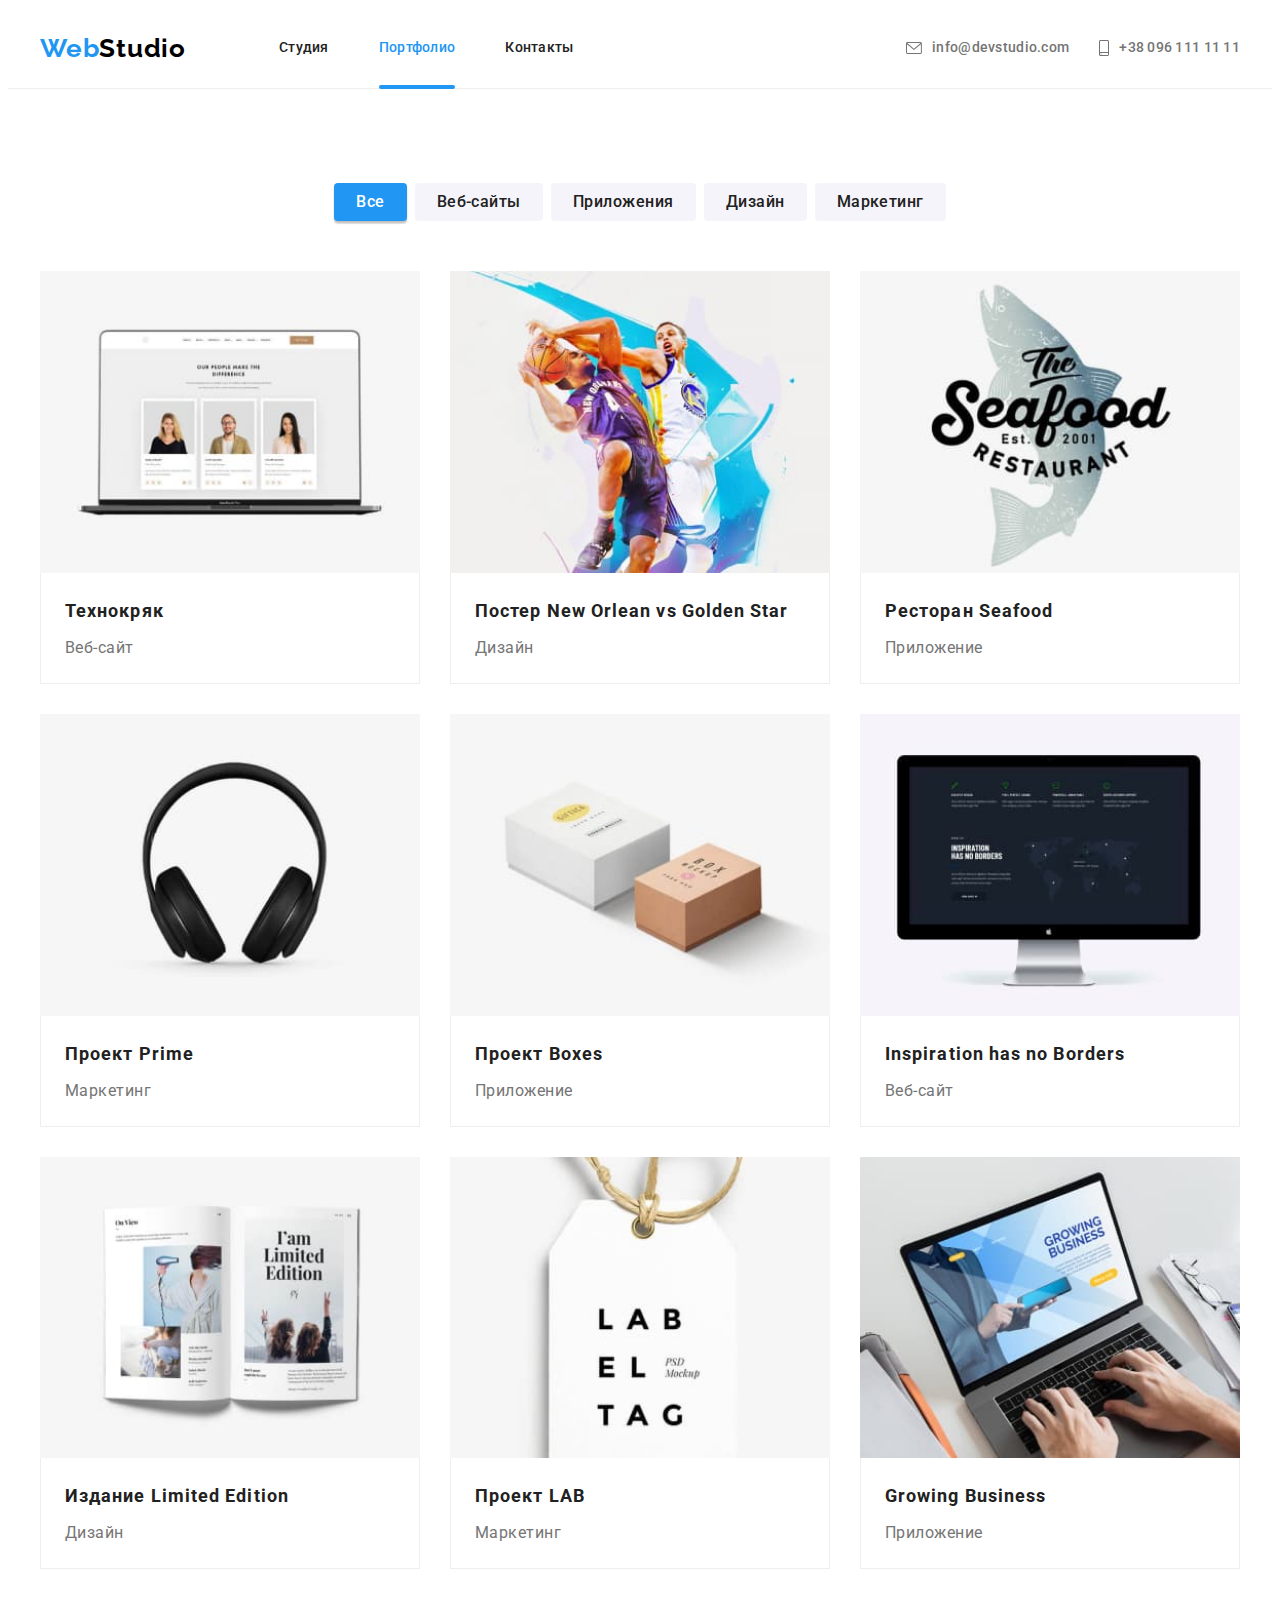
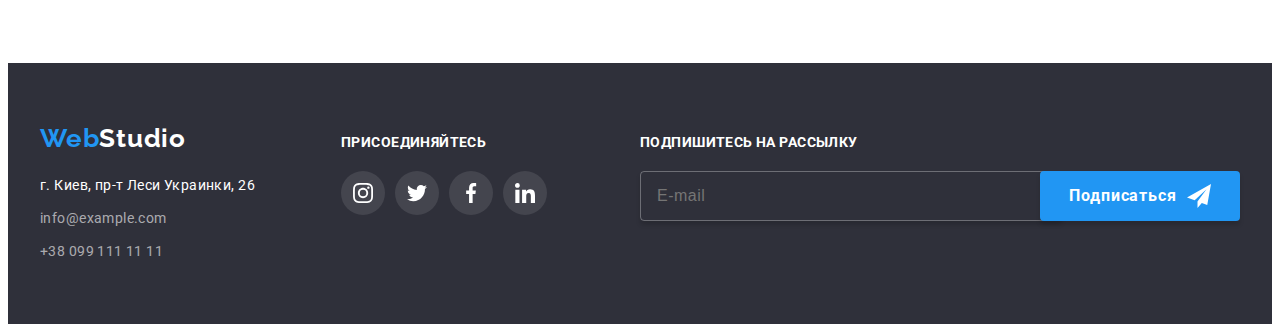
==== portfolio.html @ 13fcae93 "Homework No.7" ====
<!DOCTYPE html>
<html lang="ru">
  <head>
    <meta charset="UTF-8" />
    <meta name="viewport" content="width=device-width, initial-scale=1.0" />
    <title>Студия</title>
    <link
      rel="stylesheet"
      href="https://cdnjs.cloudflare.com/ajax/libs/modern-normalize/1.0.0/modern-normalize.min.css"
      integrity="sha512-ISS7cAi1PEhQ8jnbJpJZMd29NlhNj4AWYyLOSp2CE/CsHxTCu+r+t0D2yoJudVrd0/8fTVPUVDzY5Tvli75u/g=="
      crossorigin="anonymous"
    />
    <link rel="preconnect" href="https://fonts.gstatic.com" />
    <link
      href="https://fonts.googleapis.com/css2?family=Raleway:wght@700&family=Roboto:wght@400;500;700;900&display=swap"
      rel="stylesheet"
    />
    <link rel="stylesheet" href="./css/styles.css" />
  </head>

  <body>
    <!-- Шапка -->
    <header class="site-header">
      <div class="container">
        <nav class="site-nav">
          <a href="./index.html" class="logo"
            ><span class="logo-start">Web</span>Studio</a
          >
          <ul class="nav-list list">
            <li class="item">
              <a href="./index.html" class="nav-link">Студия</a>
            </li>
            <li class="item">
              <a href="./portfolio.html" class="nav-link current">Портфолио</a>
            </li>
            <li class="item"><a href="#" class="nav-link">Контакты</a></li>
          </ul>
        </nav>
        <ul class="header-contact list">
          <li class="item">
            <a href="mailto:info@devstudio.com" class="contact-link email">
              <svg class="link-icon" width="16" height="12">
                <use href="./images/sprite.svg#icon-envelope"></use>
              </svg>
              <span>info@devstudio.com</span>
            </a>
          </li>
          <li class="item">
            <a href="tel:+380961111111" class="contact-link phone">
              <svg class="link-icon" width="10" height="16">
                <use href="./images/sprite.svg#icon-smartphone"></use>
              </svg>
              <span>+38 096 111 11 11</span>
            </a>
          </li>
        </ul>
      </div>
    </header>

    <main>
      <!-- Секция Наши работы -->
      <section class="section works">
        <div class="container">
          <h1 class="section-title visually-hidden">Наши работы</h1>
          <ul class="filter-container list">
            <li class="item">
              <button class="filter-button btn-active" type="button">
                Все
              </button>
            </li>
            <li class="item">
              <button class="filter-button" type="button">Веб-сайты</button>
            </li>
            <li class="item">
              <button class="filter-button" type="button">Приложения</button>
            </li>
            <li class="item">
              <button class="filter-button" type="button">Дизайн</button>
            </li>
            <li class="item">
              <button class="filter-button" type="button">Маркетинг</button>
            </li>
          </ul>

          <ul class="works-samples list">
            <li class="item">
              <a href="#" class="work-link">
                <div class="works-thumb">
                  <img
                    class="photo"
                    src="./images/img-portfolio-technocrack.jpg"
                    alt="Макбук с открытой веб-страницей"
                    width="370"
                  />
                  <div class="works-overlay">
                    <p class="work-details">
                      Технокряк это современная площадка распространения
                      коронавируса. Компании используют эту платформу для
                      цифрового шпионажа и атак на защищённые сервера
                      конкурентов.
                    </p>
                  </div>
                </div>
                <div class="work-meta">
                  <h2 class="work-name">Технокряк</h2>
                  <p class="work-category">Веб-сайт</p>
                </div>
              </a>
            </li>
            <li class="item">
              <a href="#" class="work-link">
                <div class="works-thumb">
                  <img
                    class="photo"
                    src="./images/img-portfolio-basketball.jpg"
                    alt="Два бескетболиста в борьбе за мяч"
                    width="370"
                  />

                  <div class="works-overlay">
                    <p class="work-details">
                      Lorem ipsum dolor sit amet consectetur, adipisicing elit.
                      Laborum natus corporis sapiente maiores at adipisci, quia
                      expedita possimus officiis.
                    </p>
                  </div>
                </div>
                <div class="work-meta">
                  <h2 class="work-name">Постер New Orlean vs Golden Star</h2>
                  <p class="work-category">Дизайн</p>
                </div>
              </a>
            </li>
            <li class="item">
              <a href="#" class="work-link">
                <div class="works-thumb">
                  <img
                    class="photo"
                    src="./images/img-portfolio-seafood.jpg"
                    alt="Логотип - название ресторана на фоне рыбы"
                    width="370"
                  />

                  <div class="works-overlay">
                    <p class="work-details">
                      Lorem ipsum dolor sit amet consectetur, adipisicing elit.
                      Laborum natus corporis sapiente maiores at adipisci, quia
                      expedita possimus officiis.
                    </p>
                  </div>
                </div>
                <div class="work-meta">
                  <h2 class="work-name">Ресторан Seafood</h2>
                  <p class="work-category">Приложение</p>
                </div>
              </a>
            </li>
            <li class="item">
              <a href="#" class="work-link">
                <div class="works-thumb">
                  <img
                    class="photo"
                    src="./images/img-portfolio-prime.jpg"
                    alt="Черные наушники на пустом фоне"
                    width="370"
                  />

                  <div class="works-overlay">
                    <p class="work-details">
                      Lorem ipsum dolor sit amet consectetur, adipisicing elit.
                      Laborum natus corporis sapiente maiores at adipisci, quia
                      expedita possimus officiis.
                    </p>
                  </div>
                </div>
                <div class="work-meta">
                  <h2 class="work-name">Проект Prime</h2>
                  <p class="work-category">Маркетинг</p>
                </div>
              </a>
            </li>
            <li class="item">
              <a href="#" class="work-link">
                <div class="works-thumb">
                  <img
                    class="photo"
                    src="./images/img-portfolio-boxes.jpg"
                    alt="Две коробки: белая и бежевая"
                    width="370"
                  />

                  <div class="works-overlay">
                    <p class="work-details">
                      Lorem ipsum dolor sit amet consectetur, adipisicing elit.
                      Laborum natus corporis sapiente maiores at adipisci, quia
                      expedita possimus officiis.
                    </p>
                  </div>
                </div>
                <div class="work-meta">
                  <h2 class="work-name">Проект Boxes</h2>
                  <p class="work-category">Приложение</p>
                </div>
              </a>
            </li>
            <li class="item">
              <a href="#" class="work-link">
                <div class="works-thumb">
                  <img
                    class="photo"
                    src="./images/img-portfolio-inspiration.jpg"
                    alt="Монитор с открытой веб-страницей"
                    width="370"
                  />

                  <div class="works-overlay">
                    <p class="work-details">
                      Lorem ipsum dolor sit amet consectetur, adipisicing elit.
                      Laborum natus corporis sapiente maiores at adipisci, quia
                      expedita possimus officiis.
                    </p>
                  </div>
                </div>
                <div class="work-meta">
                  <h2 class="work-name">Inspiration has no Borders</h2>
                  <p class="work-category">Веб-сайт</p>
                </div>
              </a>
            </li>
            <li class="item">
              <a href="#" class="work-link">
                <div class="works-thumb">
                  <img
                    class="photo"
                    src="./images/img-portfolio-limited.jpg"
                    alt="Раскрытый журнал"
                    width="370"
                  />

                  <div class="works-overlay">
                    <p class="work-details">
                      Lorem ipsum dolor sit amet consectetur, adipisicing elit.
                      Laborum natus corporis sapiente maiores at adipisci, quia
                      expedita possimus officiis.
                    </p>
                  </div>
                </div>
                <div class="work-meta">
                  <h2 class="work-name">Издание Limited Edition</h2>
                  <p class="work-category">Дизайн</p>
                </div>
              </a>
            </li>
            <li class="item">
              <a href="#" class="work-link">
                <div class="works-thumb">
                  <img
                    class="photo"
                    src="./images/img-portfolio-lab.jpg"
                    alt="Бирка с названием прокета"
                    width="370"
                  />

                  <div class="works-overlay">
                    <p class="work-details">
                      Lorem ipsum dolor sit amet consectetur, adipisicing elit.
                      Laborum natus corporis sapiente maiores at adipisci, quia
                      expedita possimus officiis.
                    </p>
                  </div>
                </div>
                <div class="work-meta">
                  <h2 class="work-name">Проект LAB</h2>
                  <p class="work-category">Маркетинг</p>
                </div>
              </a>
            </li>
            <li class="item">
              <a href="#" class="work-link">
                <div class="works-thumb">
                  <img
                    class="photo"
                    src="./images/img-portfolio-growing.jpg"
                    alt="Ноутбук с открытой веб-страницей"
                    width="370"
                  />

                  <div class="works-overlay">
                    <p class="work-details">
                      Lorem ipsum dolor sit amet consectetur, adipisicing elit.
                      Laborum natus corporis sapiente maiores at adipisci, quia
                      expedita possimus officiis.
                    </p>
                  </div>
                </div>
                <div class="work-meta">
                  <h2 class="work-name">Growing Business</h2>
                  <p class="work-category">Приложение</p>
                </div>
              </a>
            </li>
          </ul>
        </div>
      </section>
    </main>

    <!-- Подвал -->
    <footer class="site-footer">
      <div class="container">
        <div>
          <a href="./index.html" class="logo"
            ><span class="logo-start">Web</span>Studio</a
          >
          <address class="address">
            <ul class="footer-contact list">
              <li class="item">г. Киев, пр-т Леси Украинки, 26</li>
              <li class="item">
                <a href="mailto:info@example.com" class="link">
                  info@example.com
                </a>
              </li>
              <li class="item">
                <a href="tel:+380991111111" class="link"> +38 099 111 11 11 </a>
              </li>
            </ul>
          </address>
        </div>
        <div class="social-container">
          <p class="join-text">присоединяйтесь</p>
          <ul class="social-links list">
            <li class="item">
              <a href="" class="social-link">
                <svg class="social-icon" width="20" height="20">
                  <use href="./images/sprite.svg#icon-instagram"></use>
                </svg>
              </a>
            </li>
            <li class="item">
              <a href="" class="social-link">
                <svg class="social-icon" width="20" height="20">
                  <use href="./images/sprite.svg#icon-twitter"></use>
                </svg>
              </a>
            </li>
            <li class="item">
              <a href="" class="social-link">
                <svg class="social-icon" width="20" height="20">
                  <use href="./images/sprite.svg#icon-facebook"></use>
                </svg>
              </a>
            </li>
            <li class="item">
              <a href="" class="social-link">
                <svg class="social-icon" width="20" height="20">
                  <use href="./images/sprite.svg#icon-linkedin"></use>
                </svg>
              </a>
            </li>
          </ul>
        </div>
        <div class="subscribe-container">
          <p class="join-text">Подпишитесь на рассылку</p>
          <form class="subscribe-form">
            <label class="subscribe-field">
              <input
                name="email"
                type="email"
                class="subscribe-email"
                placeholder="E-mail"
              />
            </label>
            <button class="main-button subscribe-submit" type="submit">
              <span>Подписаться</span>
              <svg class="subscribe-icon" width="24" height="24">
                <use href="./images/sprite.svg#icon-subscribe"></use>
              </svg>
            </button>
          </form>
        </div>
      </div>
    </footer>
  </body>
</html>
---- css/styles.css ----
/* Палитра цветов макета */
:root {
  --main-bg-color: #ffffff;
  --dark-bg-color: #2f303a;
  --pale-bg-color: #f5f4fa;
  --hero-bg-color: #c4c4c4;
  --overlay-shading-color: rgba(47, 48, 58, 0.4);
  --overlay-text-color: rgba(47, 48, 58, 0.8);
  --overlay-portfolio-color: rgba(33, 150, 243, 0.9);
  --overlay-backdrop-color: rgba(0, 0, 0, 0.2);
  --btn-bg-color: #f5f4fa;
  --primary-text-color: #757575;
  --inverse-text-color: #ffffff;
  --title-text-color: #212121;
  --nav-link-color: #212121;
  --logo-black-color: #000000;
  --footer-address-color: rgba(255, 255, 255, 0.6);
  --footer-social-color: rgba(255, 255, 255, 0.1);
  --accent-color: #2196f3;
  --border-color: #eeeeee;
  --border-black-color: #000000;
  --border-modal-btn: rgba(0, 0, 0, 0.1);
  --border-input-color: rgba(33, 33, 33, 0.2);
  --modal-placeholder-text-color: rgba(117, 117, 117, 0.5);
  --icon-color: #afb1b8;
}

/*-------Общие стили-------*/

/* Общие объявления */

body {
  background-color: var(--main-bg-color);
  color: var(--primary-text-color);

  font-family: Roboto, sans-serif;
  font-style: normal;
}

.container {
  margin-left: auto;
  margin-right: auto;
  width: 1200px;
  padding-left: 15px;
  padding-right: 15px;
}

.section {
  padding-top: 94px;
  padding-bottom: 94px;
}

.list {
  list-style: none;
  padding: 0;
  margin: 0;
}

.social-link {
  display: flex;
  justify-content: center;
  align-items: center;
  height: 44px;
  width: 44px;
  border-radius: 50%;

  transition: background-color 250ms cubic-bezier(0.4, 0, 0.2, 1),
    color 250ms cubic-bezier(0.4, 0, 0.2, 1);
}

.visually-hidden {
  position: absolute;
  clip: rect(0 0 0 0);
  width: 1px;
  height: 1px;
  margin: -1px;
}

/* Логотип */

.logo {
  text-decoration: none;
  font-family: Raleway, sans-serif;
  font-weight: 700;
  font-size: 26px;
  line-height: 1.19;
  letter-spacing: 0.03em;
}

header .logo {
  color: var(--logo-black-color);
}

footer .logo {
  display: inline-block;
  color: var(--inverse-text-color);
  margin-bottom: 20px;
}

.logo-start {
  color: var(--accent-color);
}

/* Шапка */

.site-header .container {
  display: flex;
  align-items: center;
}

.site-nav {
  display: flex;
  align-items: center;
  margin-right: auto;
}

.nav-list {
  display: flex;
}

.nav-list > .item + .item {
  margin-left: 50px;
}

.nav-list > .item:first-child {
  margin-left: 93px;
}

.header-contact {
  display: flex;
}

.header-contact > .item + .item {
  margin-left: 30px;
}

.nav-list .nav-link {
  display: block;
  padding-top: 32px;
  padding-bottom: 32px;

  color: var(--nav-link-color);

  text-decoration: none;
  font-weight: 500;
  font-size: 14px;
  line-height: 1.14;
  letter-spacing: 0.02em;

  transition: color 250ms cubic-bezier(0.4, 0, 0.2, 1);
}

.site-header .contact-link {
  display: flex;
  align-items: center;
  padding-top: 32px;
  padding-bottom: 32px;

  color: var(--primary-text-color);

  text-decoration: none;
  font-weight: 500;
  font-size: 14px;
  line-height: 1.14;
  letter-spacing: 0.02em;

  transition: color 250ms cubic-bezier(0.4, 0, 0.2, 1);
}

.site-header .link-icon {
  margin-right: 10px;
}

/* Реализация иконок с помощью псевдоэлемента ::before */
/*.site-header .contact-link::before {
  display: inline-flex;
  height: 16px;
  margin-right: 10px;
  content: '';
  background-repeat: no-repeat;
  background-position: bottom right;
}

.contact-link.phone::before {
  width: 12px;
  background-image: url(../images/svg/smartphone.svg);
}

.contact-link.email::before {
  width: 16px;
  background-image: url(../images/svg/envelope.svg); 
} */

.nav-link.current {
  position: relative;
  color: var(--accent-color);
}

.nav-link.current::after {
  content: '';
  position: absolute;
  width: 100%;
  height: 4px;
  left: 0;
  bottom: -1px;

  background-color: var(--accent-color);
  border-radius: 2px;
}

.nav-link:hover,
.nav-link:focus,
.contact-link:hover,
.contact-link:focus {
  color: var(--accent-color);
  cursor: pointer;
}

.link-icon {
  fill: currentColor;
}

.site-header {
  border-bottom: 1px solid var(--border-color);
}

/* Подвал */

.site-footer {
  padding-top: 60px;
  padding-bottom: 60px;
  background-color: var(--dark-bg-color);
}

.site-footer .container {
  display: flex;
  align-items: baseline;
}

.site-footer .social-links {
  display: flex;
}

.social-container {
  margin-left: 70px;
}

.social-container .item.item:not(:last-child) {
  margin-right: 10px;
}

.social-container .social-link {
  background-color: var(--footer-social-color);
  color: var(--inverse-text-color);
}

.social-container .social-icon {
  fill: currentColor;
}

.social-container .social-link:hover,
.social-container .social-link:focus {
  background-color: var(--accent-color);
}

.join-text {
  margin-top: 0;
  margin-bottom: 20px;

  color: var(--inverse-text-color);

  font-weight: 700;
  font-size: 14px;
  line-height: 1.14;
  letter-spacing: 0.03em;
  text-transform: uppercase;
}

.address {
  min-width: 231px;

  color: var(--inverse-text-color);

  font-style: inherit;
  font-weight: 400;
  font-size: 14px;
  line-height: 1.71;
  letter-spacing: 0.03em;
}

.footer-contact .link {
  color: var(--footer-address-color);
  text-decoration: none;
}

.footer-contact .item + .item {
  margin-top: 9px;
}

.subscribe-container {
  flex-grow: 1;
  margin-left: 93px;
}

.subscribe-form {
  display: flex;
}

.subscribe-field {
  display: inline-block;
  flex-grow: 1;
  margin-right: 12px;
}

.subscribe-email {
  display: inline-block;
  width: 100%;
  padding: 14px 16px;

  border-radius: 4px;
  border: 1px solid rgba(255, 255, 255, 0.3);
  background-color: transparent;
  box-shadow: 0px 4px 4px rgba(0, 0, 0, 0.15);

  font-weight: 400;
  font-size: 16px;
  line-height: 1.25;
  letter-spacing: 0.03em;

  color: rgba(255, 255, 255, 0.6);
}

.subscribe-icon {
  fill: currentColor;
  margin-left: 10px;
}

/* -------Стили для страницы Студия------- */

/* Герой */

.section.hero {
  padding-top: 0;
  padding-bottom: 0;

  background-color: var(--hero-bg-color);
}

.overlay {
  height: 600px;
  max-width: 1600px;
  margin-left: auto;
  margin-right: auto;
  padding-top: 200px;

  border: 1px solid var(--border-black-color);
  background-image: linear-gradient(
      to right,
      var(--overlay-shading-color),
      var(--overlay-shading-color)
    ),
    url(../images/background.jpg);
  background-size: cover;
  background-position: center;
  background-repeat: no-repeat;

  text-align: center;
}

.hero .title-container {
  max-width: 700px;
  margin-left: auto;
  margin-right: auto;
  margin-bottom: 30px;
}

.hero-title {
  margin: 0;

  color: var(--inverse-text-color);

  font-weight: 900;
  font-size: 44px;
  line-height: 1.36;
  letter-spacing: 0.06em;
  text-transform: uppercase;
}

.main-button {
  display: inline-flex;
  justify-content: center;
  align-items: center;
  min-width: 200px;
  padding: 10px 20px;

  background-color: var(--accent-color);
  color: var(--inverse-text-color);
  border-radius: 4px;
  border: none;

  box-shadow: 0px 4px 4px rgba(0, 0, 0, 0.15);

  font-family: inherit;
  font-weight: 700;
  font-size: 16px;
  line-height: 1.87;
  text-align: center;
  letter-spacing: 0.06em;
}

.main-button:hover {
  cursor: pointer;
}

/* Секция преимуществ */

.feature-items {
  display: flex;
}

.feature-items .item {
  flex-basis: calc((100% - 3 * 30px) / 4);
}

.feature-items .item:not(:last-child) {
  margin-right: 30px;
}

.feature-icon {
  display: block;
  width: 100%;
  height: 120px;
  padding: 25px 0;
  margin-bottom: 30px;

  background-color: var(--pale-bg-color);
  border-radius: 4px;
}

/* Реализация иконок с помощью псевдоэлемента ::before */
/* .feature-items .item::before {
  display: block;
  height: 120px;
  margin-bottom: 30px;
  content: '';
  background-repeat: no-repeat;
  background-position: center;
  background-color: var(--pale-bg-color);
}

.feature-items .item:nth-child(1):before {
  background-image: url(../images/svg/antenna.svg);
}

.feature-items .item:nth-child(2):before {
  background-image: url(../images/svg/clock.svg);
}

.feature-items .item:nth-child(3):before {
  background-image: url(../images/svg/diagram.svg);
}

.feature-items .item:nth-child(4):before {
  background-image: url(../images/svg/astronaut.svg);
} */

.feature-heading {
  margin-top: 0;
  margin-bottom: 10px;

  color: var(--title-text-color);

  font-weight: 700;
  font-size: 14px;
  line-height: 1.14;
  text-transform: uppercase;
  letter-spacing: 0.03em;
}

.feature-details {
  margin-top: 0;
  margin-bottom: 0;
  /* max-width: 270px; */

  font-weight: 400;
  font-size: 14px;
  line-height: 1.71;
  letter-spacing: 0.03em;
}

/* Секция Чем мы занимаемся */

.section.business {
  padding-top: 0;
}

.section-title {
  margin-top: 0;
  margin-bottom: 50px;

  color: var(--title-text-color);

  font-weight: 700;
  font-size: 36px;
  line-height: 1.17;
  text-align: center;
  letter-spacing: 0.03em;
}

.business-items {
  display: flex;
}

.business-items .photo {
  display: block;
  width: 100%;
}

.business-items .item:not(:last-child) {
  margin-right: 30px;
}

.business-thumb {
  position: relative;
  width: 100%;
  height: 100%;
}

.title-overlay {
  position: absolute;
  width: 100%;
  padding: 27px 0;
  bottom: 0;

  background-color: var(--overlay-text-color);
}

.business-title {
  margin: 0;

  color: var(--inverse-text-color);

  font-weight: 700;
  font-size: 14px;
  line-height: 1.14;
  text-align: center;
  letter-spacing: 0.03em;
  text-transform: uppercase;
}

/* Секция Наша команда */

.section.team {
  background-color: var(--pale-bg-color);
}

.team-members {
  display: flex;
}

.team-members > .item {
  border-radius: 0px 0px 4px 4px;
  background-color: var(--main-bg-color);
  box-shadow: 0px 1px 3px rgba(0, 0, 0, 0.12), 0px 1px 1px rgba(0, 0, 0, 0.14),
    0px 2px 1px rgba(0, 0, 0, 0.2);
}

.team-members > .item:not(:last-child) {
  margin-right: 30px;
}

.team-members .photo {
  display: block;
  width: 100%;
  margin-bottom: 30px;
}

.team-member {
  margin-top: 0;
  margin-bottom: 10px;

  color: var(--title-text-color);
  font-weight: 500;
  font-size: 16px;
  line-height: 1.19;
  text-align: center;
  letter-spacing: 0.03em;
}

.team-position {
  margin-top: 0;
  margin-bottom: 0;

  font-weight: 400;
  font-size: 16px;
  line-height: 1.19;
  text-align: center;
  letter-spacing: 0.03em;
}

.team-members .social-links {
  display: flex;
  justify-content: center;
  align-items: center;
  padding: 16px 0 30px;
}

.team-members .social-link {
  background-color: var(--main-bg-color);
  color: var(--icon-color);
}

.team-members .social-links .item:not(:last-child) {
  margin-right: 10px;
}

.team-members .social-icon {
  fill: currentColor;
}

.team-members .social-link:hover,
.team-members .social-link:focus {
  background-color: var(--accent-color);
  color: var(--inverse-text-color);
}

/* Секция Постоянные клиенты */

.client-list {
  display: flex;
}

.client-list .item {
  flex-basis: calc((100% - 5 * 30px) / 6);
}

.client-list .item:not(:last-child) {
  margin-right: 30px;
}

.client-list .client-link {
  display: flex;
  justify-content: center;
  align-items: center;
  height: 90px;

  border: 1px solid var(--icon-color);
  border-radius: 4px;
  color: var(--icon-color);

  outline-color: var(--accent-color);

  transition: border-color 250ms cubic-bezier(0.4, 0, 0.2, 1),
    color 250ms cubic-bezier(0.4, 0, 0.2, 1),
    filter 100ms cubic-bezier(0.4, 0, 0.2, 1);
}

.client-list .link-icon {
  fill: currentColor;
}

.client-list .client-link:hover,
.client-list .client-link:focus {
  border-color: var(--accent-color);
  color: var(--accent-color);
  cursor: pointer;
  filter: drop-shadow(2px 4px 4px rgba(0, 0, 0, 0.25));
}

/* -------Стили для страницы Портфолио------- */

/* Секция Примеры работ*/

.filter-container {
  display: flex;
  justify-content: center;
  margin-bottom: 50px;
}

.filter-button {
  display: inline-block;
  padding: 6px 22px;

  background-color: var(--btn-bg-color);
  color: var(--title-text-color);
  border-radius: 4px;
  border: none;
  outline: none;

  font-family: inherit;
  font-weight: 500;
  font-size: 16px;
  line-height: 1.62;
  text-align: center;
  letter-spacing: 0.03em;

  transition: background-color 250ms cubic-bezier(0.4, 0, 0.2, 1),
    color 250ms cubic-bezier(0.4, 0, 0.2, 1),
    box-shadow 250ms cubic-bezier(0.4, 0, 0.2, 1);
}

.filter-container .item:not(:last-child) {
  margin-right: 8px;
}

.filter-button.btn-active,
.filter-button:hover,
.filter-button:not(.btn-active):focus {
  background-color: var(--accent-color);
  color: var(--inverse-text-color);
  cursor: pointer;
  box-shadow: 0px 3px 1px rgba(0, 0, 0, 0.1), 0px 1px 2px rgba(0, 0, 0, 0.08),
    0px 2px 2px rgba(0, 0, 0, 0.12);
}

.filter-button.btn-active:focus {
  border: 2px solid black;
  margin: -2px -2px;
}

.works-samples {
  display: flex;
  flex-wrap: wrap;
}

.works-samples .item {
  flex-basis: calc((100% - 2 * 30px) / 3);
}

.works-samples .item:not(:nth-child(3n)) {
  margin-right: 30px;
}

.works-samples .item:not(:nth-last-child(-n + 3)) {
  margin-bottom: 30px;
}

.work-link:hover,
.work-link:focus {
  box-shadow: 0px 1px 1px rgba(0, 0, 0, 0.12), 0px 4px 4px rgba(0, 0, 0, 0.06),
    1px 4px 6px rgba(0, 0, 0, 0.16);
}

.work-link:hover .works-overlay,
.work-link:focus .works-overlay {
  transform: translateY(-100%);
}

.work-link {
  display: block;
  text-decoration: none;
  outline: none;
  cursor: pointer;

  transition: box-shadow 250ms cubic-bezier(0.4, 0, 0.2, 1);
}

.works-samples .photo {
  display: block;
  width: 100%;
}

.work-meta {
  padding: 20px 24px;
  border-right: 1px solid var(--border-color);
  border-bottom: 1px solid var(--border-color);
  border-left: 1px solid var(--border-color);
}

.work-name {
  margin-top: 0;
  margin-bottom: 4px;

  color: var(--title-text-color);
  font-weight: 700;
  font-size: 18px;
  line-height: 2;
  letter-spacing: 0.06em;
}

.work-category {
  margin-top: 0;
  margin-bottom: 0;

  color: var(--primary-text-color);
  font-weight: 400;
  font-size: 16px;
  line-height: 1.87;
  letter-spacing: 0.03em;
}

.works-thumb {
  position: relative;
  width: 100%;
  height: 100%;
  overflow: hidden;
}

.works-overlay {
  position: absolute;
  display: flex;
  align-items: center;
  width: 100%;
  height: 100%;
  top: 100%;

  padding: 0 24px;

  background-color: var(--overlay-portfolio-color);

  transition: transform 250ms cubic-bezier(0.4, 0, 0.2, 1);
}

.work-details {
  padding: 0;

  color: var(--inverse-text-color);

  font-weight: 400;
  font-size: 18px;
  line-height: 1.56;
  letter-spacing: 0.03em;
}

/* Модальное окно */

.backdrop {
  position: fixed;
  left: 0;
  top: 0;
  width: 100%;
  height: 100%;

  opacity: 1;
  background-color: var(--overlay-backdrop-color);

  transition: opacity 250ms cubic-bezier(0.4, 0, 0.2, 1);
}

.backdrop.is-hidden {
  opacity: 0;
  pointer-events: none;
  /* visibility: hidden; */
}

.backdrop.is-hidden .modal {
  /* transform: scale(0.9) translate(-50%, -50%);*/
  transform: translate(-50%, -150%);
}

.modal {
  position: absolute;
  width: 528px;
  left: 50%;
  top: 50%;
  transform: translate(-50%, -50%);
  padding: 40px;

  border-radius: 4px;
  background-color: var(--main-bg-color);

  transition: transform 250ms cubic-bezier(0.4, 0, 0.2, 1);
  /* transform: scale(1) translate(-50%, -50%);
  transition: transform 250ms cubic-bezier(0.4, 0, 0.2, 1); */

  box-shadow: 0px 1px 3px rgba(0, 0, 0, 0.12), 0px 1px 1px rgba(0, 0, 0, 0.14),
    0px 2px 1px rgba(0, 0, 0, 0.2);
}

.modal-close-btn {
  position: absolute;
  display: flex;
  justify-content: center;
  align-items: center;
  padding: 0;
  top: 8px;
  right: 8px;
  height: 30px;
  width: 30px;

  color: var(--logo-black-color);
  border: 1px solid var(--border-modal-btn);
  border-radius: 50%;
  background-color: var(--main-bg-color);

  transition: color 250ms cubic-bezier(0.4, 0, 0.2, 1);
}

.modal-close-icon {
  fill: currentColor;
}

.modal-close-btn:hover,
.modal-close-btn:focus {
  color: var(--accent-color);
  cursor: pointer;
}

.modal-text {
  margin: 0 0 12px;

  font-weight: 700;
  font-size: 20px;
  line-height: 1.15;
  text-align: center;
  letter-spacing: 0.03em;

  color: var(--title-text-color);
}

.modal-form {
  display: flex;
  flex-direction: column;
}

.field {
  display: block;
  margin-bottom: 10px;
}

.comment-field {
  margin-bottom: 20px;
}

.field-label {
  display: inline-block;
  margin-bottom: 4px;
  font-weight: 400;
  font-size: 12px;
  line-height: 1.17;
  letter-spacing: 0.01em;

  color: var(--primary-text-color);
}

.input-container {
  position: relative;
}

.field-icon {
  position: absolute;
  left: 12px;
  top: 50%;
  transform: translateY(-50%);

  transition: fill 250ms cubic-bezier(0.4, 0, 0.2, 1);
}

.field-input {
  display: block;
  width: 100%;
  padding: 12px 24px 12px 42px;

  outline: none;
  border: 1px solid var(--border-input-color);
  border-radius: 4px;
  color: var(--title-text-color);

  font-weight: 400;
  font-size: 14px;
  line-height: 1.14;
  letter-spacing: 0.01em;

  transition: border-color 250ms cubic-bezier(0.4, 0, 0.2, 1);
}

.modal-comment {
  resize: none;
  padding: 12px 16px;
}

.modal-comment::placeholder {
  font-size: 12px;
  line-height: 1.17;

  color: var(--modal-placeholder-text-color);
}

.field:focus-within .field-input {
  border-color: var(--accent-color);
}

.field:focus-within .field-icon {
  fill: var(--accent-color);
}

.licence-declaration,
.licence-link {
  margin-bottom: 0;
  font-weight: 400;
  font-size: 14px;
  line-height: 1.71;
  letter-spacing: 0.03em;

  color: var(--primary-text-color);
}

.licence-declaration {
  display: inline-flex;
  align-items: center;
}

.licence-link {
  display: inline-block;
  color: var(--accent-color);
}

.checkbox-field {
  margin-bottom: 30px;
}

.licence-declaration::before {
  display: inline-block;
  content: '';
  margin-right: 7px;
  width: 16px;
  height: 15px;

  border-radius: 2px;
  border: 2px solid var(--title-text-color);

  transition: border-color 250ms cubic-bezier(0.4, 0, 0.2, 1);
}

.checkbox:checked + .licence-declaration::before {
  border-color: transparent;
  background-color: var(--accent-color);
  background-position: center;
  background-size: contain;
  background-origin: border-box;
  background-image: url(../images/icon-check.svg);
}

.field-input.checkbox:focus + .licence-declaration::before,
.field-input.checkbox:hover + .licence-declaration::before {
  border-color: var(--accent-color);
}

.modal-submit {
  align-self: center;

  transition: background-color 250ms cubic-bezier(0.4, 0, 0.2, 1);
}

/* Уточнить по поводу цвета ховера кнопки модального окна */
.modal-submit:hover,
.modal-submit:focus {
  background-color: #188ce8;
}
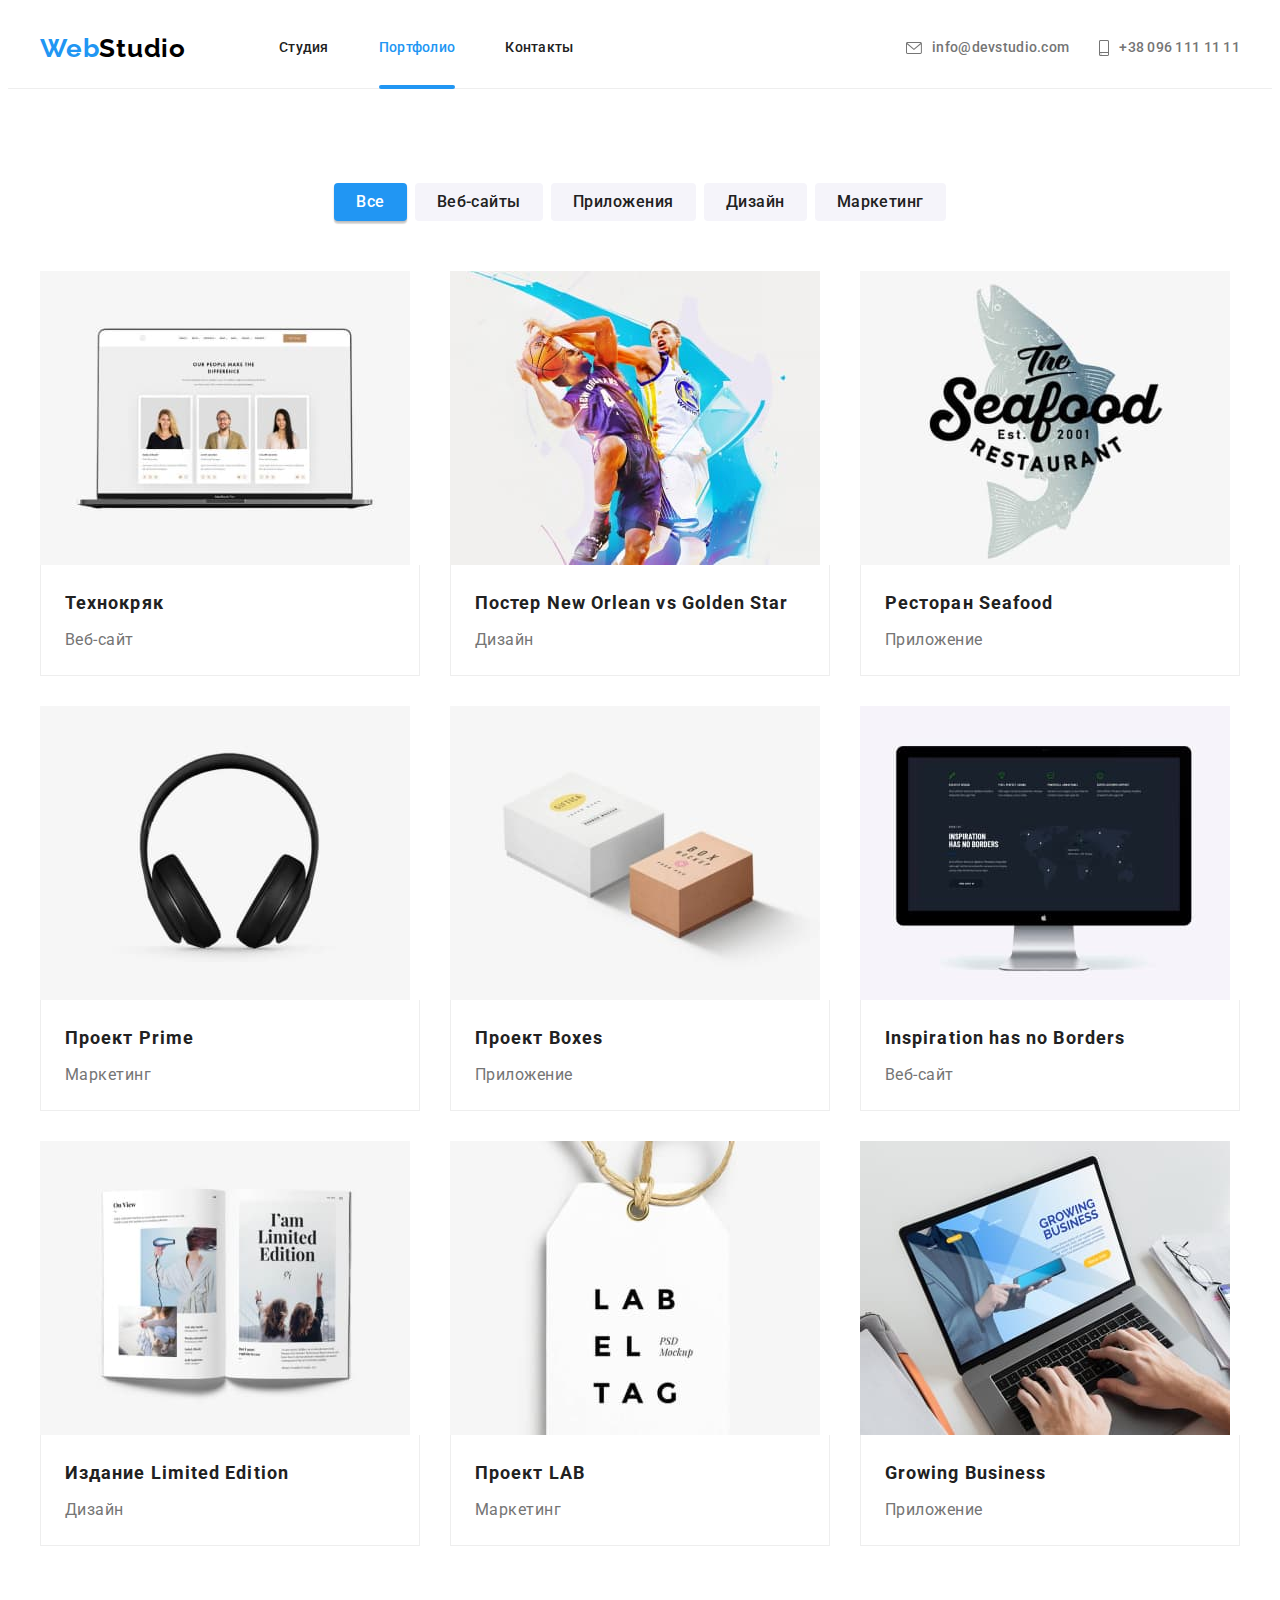
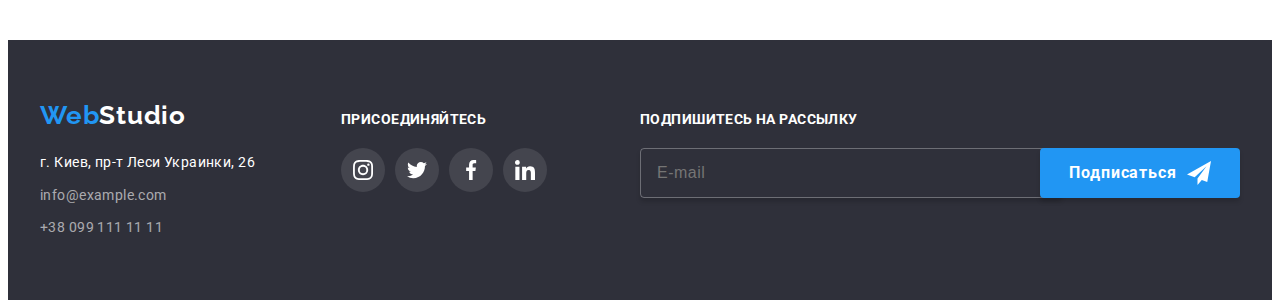
==== commit 3c414b90: "Homework No.7" ====
--- a/portfolio.html
+++ b/portfolio.html
@@ -19,35 +19,42 @@
   </head>
 
   <body>
-    <!-- Шапка -->
+    <!-- Header -->
     <header class="site-header">
-      <div class="container">
+      <div class="site-header__container container">
         <nav class="site-nav">
           <a href="./index.html" class="logo"
-            ><span class="logo-start">Web</span>Studio</a
+            ><span class="logo__start-text">Web</span
+            ><span class="logo__end-text">Studio</span></a
           >
-          <ul class="nav-list list">
-            <li class="item">
-              <a href="./index.html" class="nav-link">Студия</a>
-            </li>
-            <li class="item">
-              <a href="./portfolio.html" class="nav-link current">Портфолио</a>
-            </li>
-            <li class="item"><a href="#" class="nav-link">Контакты</a></li>
+          <ul class="site-nav__list list">
+            <li class="site-nav__item">
+              <a href="./index.html" class="site-nav__link link">Студия</a>
+            </li>
+            <li class="site-nav__item">
+              <a
+                href="./portfolio.html"
+                class="site-nav__link site-nav__link--current link"
+                >Портфолио</a
+              >
+            </li>
+            <li class="site-nav__item">
+              <a href="#" class="site-nav__link link">Контакты</a>
+            </li>
           </ul>
         </nav>
-        <ul class="header-contact list">
-          <li class="item">
-            <a href="mailto:info@devstudio.com" class="contact-link email">
-              <svg class="link-icon" width="16" height="12">
+        <ul class="contact-list list">
+          <li class="contact-list__item">
+            <a href="mailto:info@devstudio.com" class="contact-list__link link">
+              <svg class="contact-list__icon" width="16" height="12">
                 <use href="./images/sprite.svg#icon-envelope"></use>
               </svg>
               <span>info@devstudio.com</span>
             </a>
           </li>
-          <li class="item">
-            <a href="tel:+380961111111" class="contact-link phone">
-              <svg class="link-icon" width="10" height="16">
+          <li class="contact-list__item">
+            <a href="tel:+380961111111" class="contact-list__link link">
+              <svg class="contact-list__icon" width="10" height="16">
                 <use href="./images/sprite.svg#icon-smartphone"></use>
               </svg>
               <span>+38 096 111 11 11</span>
@@ -61,39 +68,42 @@
       <!-- Секция Наши работы -->
       <section class="section works">
         <div class="container">
-          <h1 class="section-title visually-hidden">Наши работы</h1>
-          <ul class="filter-container list">
-            <li class="item">
-              <button class="filter-button btn-active" type="button">
+          <h1 class="works_section-title visually-hidden">Наши работы</h1>
+          <ul class="filter list">
+            <li class="filter__item">
+              <button
+                class="portfolio-button portfolio-button--active"
+                type="button"
+              >
                 Все
               </button>
             </li>
-            <li class="item">
-              <button class="filter-button" type="button">Веб-сайты</button>
-            </li>
-            <li class="item">
-              <button class="filter-button" type="button">Приложения</button>
-            </li>
-            <li class="item">
-              <button class="filter-button" type="button">Дизайн</button>
-            </li>
-            <li class="item">
-              <button class="filter-button" type="button">Маркетинг</button>
+            <li class="filter__item">
+              <button class="portfolio-button" type="button">Веб-сайты</button>
+            </li>
+            <li class="filter__item">
+              <button class="portfolio-button" type="button">Приложения</button>
+            </li>
+            <li class="filter__item">
+              <button class="portfolio-button" type="button">Дизайн</button>
+            </li>
+            <li class="filter__item">
+              <button class="portfolio-button" type="button">Маркетинг</button>
             </li>
           </ul>
 
-          <ul class="works-samples list">
-            <li class="item">
-              <a href="#" class="work-link">
-                <div class="works-thumb">
-                  <img
-                    class="photo"
+          <ul class="work-samples list">
+            <li class="work-samples__item">
+              <a href="#" class="sample link">
+                <div class="sample__thumb">
+                  <img
+                    class="sample__photo photo"
                     src="./images/img-portfolio-technocrack.jpg"
                     alt="Макбук с открытой веб-страницей"
                     width="370"
                   />
-                  <div class="works-overlay">
-                    <p class="work-details">
+                  <div class="sample__overlay">
+                    <p class="sample__details">
                       Технокряк это современная площадка распространения
                       коронавируса. Компании используют эту платформу для
                       цифрового шпионажа и атак на защищённые сервера
@@ -101,201 +111,201 @@
                     </p>
                   </div>
                 </div>
-                <div class="work-meta">
-                  <h2 class="work-name">Технокряк</h2>
-                  <p class="work-category">Веб-сайт</p>
-                </div>
-              </a>
-            </li>
-            <li class="item">
-              <a href="#" class="work-link">
-                <div class="works-thumb">
-                  <img
-                    class="photo"
+                <div class="sample__meta">
+                  <h2 class="sample__name">Технокряк</h2>
+                  <p class="sample__category">Веб-сайт</p>
+                </div>
+              </a>
+            </li>
+            <li class="work-samples__item">
+              <a href="#" class="sample link">
+                <div class="sample__thumb">
+                  <img
+                    class="sample__photo photo"
                     src="./images/img-portfolio-basketball.jpg"
                     alt="Два бескетболиста в борьбе за мяч"
                     width="370"
                   />
 
-                  <div class="works-overlay">
-                    <p class="work-details">
-                      Lorem ipsum dolor sit amet consectetur, adipisicing elit.
-                      Laborum natus corporis sapiente maiores at adipisci, quia
-                      expedita possimus officiis.
-                    </p>
-                  </div>
-                </div>
-                <div class="work-meta">
-                  <h2 class="work-name">Постер New Orlean vs Golden Star</h2>
-                  <p class="work-category">Дизайн</p>
-                </div>
-              </a>
-            </li>
-            <li class="item">
-              <a href="#" class="work-link">
-                <div class="works-thumb">
-                  <img
-                    class="photo"
+                  <div class="sample__overlay">
+                    <p class="sample__details">
+                      Lorem ipsum dolor sit amet consectetur, adipisicing elit.
+                      Laborum natus corporis sapiente maiores at adipisci, quia
+                      expedita possimus officiis.
+                    </p>
+                  </div>
+                </div>
+                <div class="sample__meta">
+                  <h2 class="sample__name">Постер New Orlean vs Golden Star</h2>
+                  <p class="sample__category">Дизайн</p>
+                </div>
+              </a>
+            </li>
+            <li class="work-samples__item">
+              <a href="#" class="sample link">
+                <div class="sample__thumb">
+                  <img
+                    class="sample__photo photo"
                     src="./images/img-portfolio-seafood.jpg"
                     alt="Логотип - название ресторана на фоне рыбы"
                     width="370"
                   />
 
-                  <div class="works-overlay">
-                    <p class="work-details">
-                      Lorem ipsum dolor sit amet consectetur, adipisicing elit.
-                      Laborum natus corporis sapiente maiores at adipisci, quia
-                      expedita possimus officiis.
-                    </p>
-                  </div>
-                </div>
-                <div class="work-meta">
-                  <h2 class="work-name">Ресторан Seafood</h2>
-                  <p class="work-category">Приложение</p>
-                </div>
-              </a>
-            </li>
-            <li class="item">
-              <a href="#" class="work-link">
-                <div class="works-thumb">
-                  <img
-                    class="photo"
+                  <div class="sample__overlay">
+                    <p class="sample__details">
+                      Lorem ipsum dolor sit amet consectetur, adipisicing elit.
+                      Laborum natus corporis sapiente maiores at adipisci, quia
+                      expedita possimus officiis.
+                    </p>
+                  </div>
+                </div>
+                <div class="sample__meta">
+                  <h2 class="sample__name">Ресторан Seafood</h2>
+                  <p class="sample__category">Приложение</p>
+                </div>
+              </a>
+            </li>
+            <li class="work-samples__item">
+              <a href="#" class="sample link">
+                <div class="sample__thumb">
+                  <img
+                    class="sample__photo photo"
                     src="./images/img-portfolio-prime.jpg"
                     alt="Черные наушники на пустом фоне"
                     width="370"
                   />
 
-                  <div class="works-overlay">
-                    <p class="work-details">
-                      Lorem ipsum dolor sit amet consectetur, adipisicing elit.
-                      Laborum natus corporis sapiente maiores at adipisci, quia
-                      expedita possimus officiis.
-                    </p>
-                  </div>
-                </div>
-                <div class="work-meta">
-                  <h2 class="work-name">Проект Prime</h2>
-                  <p class="work-category">Маркетинг</p>
-                </div>
-              </a>
-            </li>
-            <li class="item">
-              <a href="#" class="work-link">
-                <div class="works-thumb">
-                  <img
-                    class="photo"
+                  <div class="sample__overlay">
+                    <p class="sample__details">
+                      Lorem ipsum dolor sit amet consectetur, adipisicing elit.
+                      Laborum natus corporis sapiente maiores at adipisci, quia
+                      expedita possimus officiis.
+                    </p>
+                  </div>
+                </div>
+                <div class="sample__meta">
+                  <h2 class="sample__name">Проект Prime</h2>
+                  <p class="sample__category">Маркетинг</p>
+                </div>
+              </a>
+            </li>
+            <li class="work-samples__item">
+              <a href="#" class="sample link">
+                <div class="sample__thumb">
+                  <img
+                    class="sample__photo photo"
                     src="./images/img-portfolio-boxes.jpg"
                     alt="Две коробки: белая и бежевая"
                     width="370"
                   />
 
-                  <div class="works-overlay">
-                    <p class="work-details">
-                      Lorem ipsum dolor sit amet consectetur, adipisicing elit.
-                      Laborum natus corporis sapiente maiores at adipisci, quia
-                      expedita possimus officiis.
-                    </p>
-                  </div>
-                </div>
-                <div class="work-meta">
-                  <h2 class="work-name">Проект Boxes</h2>
-                  <p class="work-category">Приложение</p>
-                </div>
-              </a>
-            </li>
-            <li class="item">
-              <a href="#" class="work-link">
-                <div class="works-thumb">
-                  <img
-                    class="photo"
+                  <div class="sample__overlay">
+                    <p class="sample__details">
+                      Lorem ipsum dolor sit amet consectetur, adipisicing elit.
+                      Laborum natus corporis sapiente maiores at adipisci, quia
+                      expedita possimus officiis.
+                    </p>
+                  </div>
+                </div>
+                <div class="sample__meta">
+                  <h2 class="sample__name">Проект Boxes</h2>
+                  <p class="sample__category">Приложение</p>
+                </div>
+              </a>
+            </li>
+            <li class="work-samples__item">
+              <a href="#" class="sample link">
+                <div class="sample__thumb">
+                  <img
+                    class="sample__photo photo"
                     src="./images/img-portfolio-inspiration.jpg"
                     alt="Монитор с открытой веб-страницей"
                     width="370"
                   />
 
-                  <div class="works-overlay">
-                    <p class="work-details">
-                      Lorem ipsum dolor sit amet consectetur, adipisicing elit.
-                      Laborum natus corporis sapiente maiores at adipisci, quia
-                      expedita possimus officiis.
-                    </p>
-                  </div>
-                </div>
-                <div class="work-meta">
-                  <h2 class="work-name">Inspiration has no Borders</h2>
-                  <p class="work-category">Веб-сайт</p>
-                </div>
-              </a>
-            </li>
-            <li class="item">
-              <a href="#" class="work-link">
-                <div class="works-thumb">
-                  <img
-                    class="photo"
+                  <div class="sample__overlay">
+                    <p class="sample__details">
+                      Lorem ipsum dolor sit amet consectetur, adipisicing elit.
+                      Laborum natus corporis sapiente maiores at adipisci, quia
+                      expedita possimus officiis.
+                    </p>
+                  </div>
+                </div>
+                <div class="sample__meta">
+                  <h2 class="sample__name">Inspiration has no Borders</h2>
+                  <p class="sample__category">Веб-сайт</p>
+                </div>
+              </a>
+            </li>
+            <li class="work-samples__item">
+              <a href="#" class="sample link">
+                <div class="sample__thumb">
+                  <img
+                    class="sample__photo photo"
                     src="./images/img-portfolio-limited.jpg"
                     alt="Раскрытый журнал"
                     width="370"
                   />
 
-                  <div class="works-overlay">
-                    <p class="work-details">
-                      Lorem ipsum dolor sit amet consectetur, adipisicing elit.
-                      Laborum natus corporis sapiente maiores at adipisci, quia
-                      expedita possimus officiis.
-                    </p>
-                  </div>
-                </div>
-                <div class="work-meta">
-                  <h2 class="work-name">Издание Limited Edition</h2>
-                  <p class="work-category">Дизайн</p>
-                </div>
-              </a>
-            </li>
-            <li class="item">
-              <a href="#" class="work-link">
-                <div class="works-thumb">
-                  <img
-                    class="photo"
+                  <div class="sample__overlay">
+                    <p class="sample__details">
+                      Lorem ipsum dolor sit amet consectetur, adipisicing elit.
+                      Laborum natus corporis sapiente maiores at adipisci, quia
+                      expedita possimus officiis.
+                    </p>
+                  </div>
+                </div>
+                <div class="sample__meta">
+                  <h2 class="sample__name">Издание Limited Edition</h2>
+                  <p class="sample__category">Дизайн</p>
+                </div>
+              </a>
+            </li>
+            <li class="work-samples__item">
+              <a href="#" class="sample link">
+                <div class="sample__thumb">
+                  <img
+                    class="sample__photo photo"
                     src="./images/img-portfolio-lab.jpg"
                     alt="Бирка с названием прокета"
                     width="370"
                   />
 
-                  <div class="works-overlay">
-                    <p class="work-details">
-                      Lorem ipsum dolor sit amet consectetur, adipisicing elit.
-                      Laborum natus corporis sapiente maiores at adipisci, quia
-                      expedita possimus officiis.
-                    </p>
-                  </div>
-                </div>
-                <div class="work-meta">
-                  <h2 class="work-name">Проект LAB</h2>
-                  <p class="work-category">Маркетинг</p>
-                </div>
-              </a>
-            </li>
-            <li class="item">
-              <a href="#" class="work-link">
-                <div class="works-thumb">
-                  <img
-                    class="photo"
+                  <div class="sample__overlay">
+                    <p class="sample__details">
+                      Lorem ipsum dolor sit amet consectetur, adipisicing elit.
+                      Laborum natus corporis sapiente maiores at adipisci, quia
+                      expedita possimus officiis.
+                    </p>
+                  </div>
+                </div>
+                <div class="sample__meta">
+                  <h2 class="sample__name">Проект LAB</h2>
+                  <p class="sample__category">Маркетинг</p>
+                </div>
+              </a>
+            </li>
+            <li class="work-samples__item">
+              <a href="#" class="sample link">
+                <div class="sample__thumb">
+                  <img
+                    class="sample__photo photo"
                     src="./images/img-portfolio-growing.jpg"
                     alt="Ноутбук с открытой веб-страницей"
                     width="370"
                   />
 
-                  <div class="works-overlay">
-                    <p class="work-details">
-                      Lorem ipsum dolor sit amet consectetur, adipisicing elit.
-                      Laborum natus corporis sapiente maiores at adipisci, quia
-                      expedita possimus officiis.
-                    </p>
-                  </div>
-                </div>
-                <div class="work-meta">
-                  <h2 class="work-name">Growing Business</h2>
-                  <p class="work-category">Приложение</p>
+                  <div class="sample__overlay">
+                    <p class="sample__details">
+                      Lorem ipsum dolor sit amet consectetur, adipisicing elit.
+                      Laborum natus corporis sapiente maiores at adipisci, quia
+                      expedita possimus officiis.
+                    </p>
+                  </div>
+                </div>
+                <div class="sample__meta">
+                  <h2 class="sample__name">Growing Business</h2>
+                  <p class="sample__category">Приложение</p>
                 </div>
               </a>
             </li>
@@ -306,72 +316,77 @@
 
     <!-- Подвал -->
     <footer class="site-footer">
-      <div class="container">
-        <div>
-          <a href="./index.html" class="logo"
-            ><span class="logo-start">Web</span>Studio</a
+      <div class="site-footer__container container">
+        <div class="site-footer__address-block">
+          <a href="./index.html" class="logo site-footer__logo"
+            ><span class="logo__start-text">Web</span
+            ><span class="logo__end-text">Studio</span></a
           >
           <address class="address">
-            <ul class="footer-contact list">
-              <li class="item">г. Киев, пр-т Леси Украинки, 26</li>
-              <li class="item">
-                <a href="mailto:info@example.com" class="link">
+            <ul class="address__list list">
+              <li class="address__item item">
+                г. Киев, пр-т Леси Украинки, 26
+              </li>
+              <li class="address__item item">
+                <a href="mailto:info@example.com" class="address__link link">
                   info@example.com
                 </a>
               </li>
-              <li class="item">
-                <a href="tel:+380991111111" class="link"> +38 099 111 11 11 </a>
+              <li class="address__item item">
+                <a href="tel:+380991111111" class="address__link link">
+                  +38 099 111 11 11
+                </a>
               </li>
             </ul>
           </address>
         </div>
-        <div class="social-container">
-          <p class="join-text">присоединяйтесь</p>
-          <ul class="social-links list">
-            <li class="item">
-              <a href="" class="social-link">
-                <svg class="social-icon" width="20" height="20">
+        <div class="site-footer__social-block">
+          <p class="site-footer__block-title">присоединяйтесь</p>
+          <ul class="social list">
+            <li class="social__item item">
+              <a href="" class="social__link social__link--footer link">
+                <svg class="social__icon" width="20" height="20">
                   <use href="./images/sprite.svg#icon-instagram"></use>
                 </svg>
               </a>
             </li>
-            <li class="item">
-              <a href="" class="social-link">
-                <svg class="social-icon" width="20" height="20">
+            <li class="social__item item">
+              <a href="" class="social__link social__link--footer link">
+                <svg class="social__icon" width="20" height="20">
                   <use href="./images/sprite.svg#icon-twitter"></use>
                 </svg>
               </a>
             </li>
-            <li class="item">
-              <a href="" class="social-link">
-                <svg class="social-icon" width="20" height="20">
+            <li class="social__item item">
+              <a href="" class="social__link social__link--footer link">
+                <svg class="social__icon" width="20" height="20">
                   <use href="./images/sprite.svg#icon-facebook"></use>
                 </svg>
               </a>
             </li>
-            <li class="item">
-              <a href="" class="social-link">
-                <svg class="social-icon" width="20" height="20">
+            <li class="social_item item">
+              <a href="" class="social__link social__link--footer link">
+                <svg class="social__icon" width="20" height="20">
                   <use href="./images/sprite.svg#icon-linkedin"></use>
                 </svg>
               </a>
             </li>
           </ul>
         </div>
-        <div class="subscribe-container">
-          <p class="join-text">Подпишитесь на рассылку</p>
-          <form class="subscribe-form">
-            <label class="subscribe-field">
+        <div class="site-footer__subscribe-block">
+          <p class="site-footer__block-title">Подпишитесь на рассылку</p>
+          <form class="subscribe__form">
+            <label class="subscribe__field">
               <input
                 name="email"
                 type="email"
-                class="subscribe-email"
+                class="subscribe__input-email"
                 placeholder="E-mail"
               />
             </label>
-            <button class="main-button subscribe-submit" type="submit">
+            <button class="main-button subscribe__submit-btn" type="submit">
               <span>Подписаться</span>
-              <svg class="subscribe-icon" width="24" height="24">
+              <svg class="subscribe__icon" width="24" height="24">
                 <use href="./images/sprite.svg#icon-subscribe"></use>
               </svg>
             </button>
--- a/css/styles.css
+++ b/css/styles.css
@@ -25,9 +25,15 @@
   --icon-color: #afb1b8;
 }
 
-/*-------Общие стили-------*/
-
-/* Общие объявления */
+/* Utilities */
+
+.visually-hidden {
+  position: absolute;
+  clip: rect(0 0 0 0);
+  width: 1px;
+  height: 1px;
+  margin: -1px;
+}
 
 body {
   background-color: var(--main-bg-color);
@@ -50,35 +56,82 @@
   padding-bottom: 94px;
 }
 
+.section-title {
+  margin-top: 0;
+  margin-bottom: 50px;
+
+  color: var(--title-text-color);
+
+  font-weight: 700;
+  font-size: 36px;
+  line-height: 1.17;
+  text-align: center;
+  letter-spacing: 0.03em;
+}
+
 .list {
   list-style: none;
   padding: 0;
   margin: 0;
 }
 
-.social-link {
+.link {
+  display: inline-block;
+  text-decoration: none;
+}
+
+.photo {
+  display: block;
+  max-width: 100%;
+  height: auto;
+}
+
+/* Social links */
+
+.social {
+  display: flex;
+  justify-content: center;
+  align-items: center;
+}
+
+.social__item:not(:last-child) {
+  margin-right: 10px;
+}
+
+.social__link {
   display: flex;
   justify-content: center;
   align-items: center;
   height: 44px;
   width: 44px;
+
   border-radius: 50%;
+  background-color: var(--main-bg-color);
+  color: var(--icon-color);
 
   transition: background-color 250ms cubic-bezier(0.4, 0, 0.2, 1),
     color 250ms cubic-bezier(0.4, 0, 0.2, 1);
 }
 
-.visually-hidden {
-  position: absolute;
-  clip: rect(0 0 0 0);
-  width: 1px;
-  height: 1px;
-  margin: -1px;
-}
-
-/* Логотип */
+.social__link--footer {
+  background-color: var(--footer-social-color);
+  color: var(--inverse-text-color);
+}
+
+.social__link:hover,
+.social__link:focus {
+  background-color: var(--accent-color);
+  color: var(--inverse-text-color);
+}
+
+.social__icon {
+  fill: currentColor;
+}
+
+/* Logo */
 
 .logo {
+  display: inline-block;
   text-decoration: none;
   font-family: Raleway, sans-serif;
   font-weight: 700;
@@ -87,23 +140,50 @@
   letter-spacing: 0.03em;
 }
 
-header .logo {
+.logo {
   color: var(--logo-black-color);
 }
 
-footer .logo {
-  display: inline-block;
+.logo__start-text {
+  color: var(--accent-color);
+}
+
+.site-footer__logo {
   color: var(--inverse-text-color);
   margin-bottom: 20px;
 }
 
-.logo-start {
-  color: var(--accent-color);
-}
-
-/* Шапка */
-
-.site-header .container {
+/* Main button */
+
+.main-button {
+  display: inline-flex;
+  justify-content: center;
+  align-items: center;
+  min-width: 200px;
+  padding: 10px 20px;
+
+  background-color: var(--accent-color);
+  color: var(--inverse-text-color);
+  border-radius: 4px;
+  border: none;
+
+  box-shadow: 0px 4px 4px rgba(0, 0, 0, 0.15);
+
+  font-family: inherit;
+  font-weight: 700;
+  font-size: 16px;
+  line-height: 1.87;
+  text-align: center;
+  letter-spacing: 0.06em;
+}
+
+.main-button:hover {
+  cursor: pointer;
+}
+
+/* Header */
+
+.site-header__container {
   display: flex;
   align-items: center;
 }
@@ -114,32 +194,61 @@
   margin-right: auto;
 }
 
-.nav-list {
-  display: flex;
-}
-
-.nav-list > .item + .item {
-  margin-left: 50px;
-}
-
-.nav-list > .item:first-child {
+.site-nav__list {
+  display: flex;
   margin-left: 93px;
 }
 
-.header-contact {
-  display: flex;
-}
-
-.header-contact > .item + .item {
-  margin-left: 30px;
-}
-
-.nav-list .nav-link {
-  display: block;
+.site-nav__item:not(:last-child) {
+  margin-right: 50px;
+}
+
+.site-nav__link {
   padding-top: 32px;
   padding-bottom: 32px;
 
   color: var(--nav-link-color);
+
+  font-weight: 500;
+  font-size: 14px;
+  line-height: 1.14;
+  letter-spacing: 0.02em;
+
+  transition: color 250ms cubic-bezier(0.4, 0, 0.2, 1);
+}
+
+.site-nav__link--current {
+  position: relative;
+  color: var(--accent-color);
+}
+
+.site-nav__link--current::after {
+  content: '';
+  position: absolute;
+  width: 100%;
+  height: 4px;
+  left: 0;
+  bottom: -1px;
+
+  background-color: var(--accent-color);
+  border-radius: 2px;
+}
+
+.contact-list {
+  display: flex;
+}
+
+.contact-list__item:not(:last-child) {
+  margin-right: 30px;
+}
+
+.contact-list__link {
+  display: flex;
+  align-items: center;
+  padding-top: 32px;
+  padding-bottom: 32px;
+
+  color: var(--primary-text-color);
 
   text-decoration: none;
   font-weight: 500;
@@ -150,73 +259,19 @@
   transition: color 250ms cubic-bezier(0.4, 0, 0.2, 1);
 }
 
-.site-header .contact-link {
-  display: flex;
-  align-items: center;
-  padding-top: 32px;
-  padding-bottom: 32px;
-
-  color: var(--primary-text-color);
-
-  text-decoration: none;
-  font-weight: 500;
-  font-size: 14px;
-  line-height: 1.14;
-  letter-spacing: 0.02em;
-
-  transition: color 250ms cubic-bezier(0.4, 0, 0.2, 1);
-}
-
-.site-header .link-icon {
+.contact-list__icon {
   margin-right: 10px;
 }
 
-/* Реализация иконок с помощью псевдоэлемента ::before */
-/*.site-header .contact-link::before {
-  display: inline-flex;
-  height: 16px;
-  margin-right: 10px;
-  content: '';
-  background-repeat: no-repeat;
-  background-position: bottom right;
-}
-
-.contact-link.phone::before {
-  width: 12px;
-  background-image: url(../images/svg/smartphone.svg);
-}
-
-.contact-link.email::before {
-  width: 16px;
-  background-image: url(../images/svg/envelope.svg); 
-} */
-
-.nav-link.current {
-  position: relative;
-  color: var(--accent-color);
-}
-
-.nav-link.current::after {
-  content: '';
-  position: absolute;
-  width: 100%;
-  height: 4px;
-  left: 0;
-  bottom: -1px;
-
-  background-color: var(--accent-color);
-  border-radius: 2px;
-}
-
-.nav-link:hover,
-.nav-link:focus,
-.contact-link:hover,
-.contact-link:focus {
+.site-nav__link:hover,
+.site-nav__link:focus,
+.contact-list__link:hover,
+.contact-list__link:focus {
   color: var(--accent-color);
   cursor: pointer;
 }
 
-.link-icon {
+.contact-list__icon {
   fill: currentColor;
 }
 
@@ -224,7 +279,7 @@
   border-bottom: 1px solid var(--border-color);
 }
 
-/* Подвал */
+/* Footer */
 
 .site-footer {
   padding-top: 60px;
@@ -232,38 +287,12 @@
   background-color: var(--dark-bg-color);
 }
 
-.site-footer .container {
+.site-footer__container {
   display: flex;
   align-items: baseline;
 }
 
-.site-footer .social-links {
-  display: flex;
-}
-
-.social-container {
-  margin-left: 70px;
-}
-
-.social-container .item.item:not(:last-child) {
-  margin-right: 10px;
-}
-
-.social-container .social-link {
-  background-color: var(--footer-social-color);
-  color: var(--inverse-text-color);
-}
-
-.social-container .social-icon {
-  fill: currentColor;
-}
-
-.social-container .social-link:hover,
-.social-container .social-link:focus {
-  background-color: var(--accent-color);
-}
-
-.join-text {
+.site-footer__block-title {
   margin-top: 0;
   margin-bottom: 20px;
 
@@ -288,31 +317,35 @@
   letter-spacing: 0.03em;
 }
 
-.footer-contact .link {
+.address__item:not(:last-child) {
+  margin-bottom: 9px;
+}
+
+.address__link {
   color: var(--footer-address-color);
   text-decoration: none;
 }
 
-.footer-contact .item + .item {
-  margin-top: 9px;
-}
-
-.subscribe-container {
+.site-footer__social-block {
+  margin-left: 70px;
+}
+
+.site-footer__subscribe-block {
   flex-grow: 1;
   margin-left: 93px;
 }
 
-.subscribe-form {
-  display: flex;
-}
-
-.subscribe-field {
+.subscribe__form {
+  display: flex;
+}
+
+.subscribe__field {
   display: inline-block;
-  flex-grow: 1;
+  width: 100%;
   margin-right: 12px;
 }
 
-.subscribe-email {
+.subscribe__input-email {
   display: inline-block;
   width: 100%;
   padding: 14px 16px;
@@ -327,31 +360,30 @@
   line-height: 1.25;
   letter-spacing: 0.03em;
 
-  color: rgba(255, 255, 255, 0.6);
-}
-
-.subscribe-icon {
+  color: var(--footer-address-color);
+}
+
+.subscribe__icon {
   fill: currentColor;
   margin-left: 10px;
 }
 
-/* -------Стили для страницы Студия------- */
-
-/* Герой */
-
-.section.hero {
+/* -------Styles for "Studio" web-page------- */
+
+/* Hero */
+
+.hero {
   padding-top: 0;
   padding-bottom: 0;
 
   background-color: var(--hero-bg-color);
 }
 
-.overlay {
-  height: 600px;
+.hero__overlay {
   max-width: 1600px;
   margin-left: auto;
   margin-right: auto;
-  padding-top: 200px;
+  padding: 200px 0;
 
   border: 1px solid var(--border-black-color);
   background-image: linear-gradient(
@@ -367,14 +399,14 @@
   text-align: center;
 }
 
-.hero .title-container {
+.hero__title-container {
   max-width: 700px;
   margin-left: auto;
   margin-right: auto;
   margin-bottom: 30px;
 }
 
-.hero-title {
+.hero__title {
   margin: 0;
 
   color: var(--inverse-text-color);
@@ -386,85 +418,33 @@
   text-transform: uppercase;
 }
 
-.main-button {
-  display: inline-flex;
+/* Feature section */
+
+.features__list {
+  display: flex;
+}
+
+.features__item {
+  flex-basis: calc((100% - 3 * 30px) / 4);
+}
+
+.features__item:not(:last-child) {
+  margin-right: 30px;
+}
+
+.features__thumb {
+  display: flex;
   justify-content: center;
   align-items: center;
-  min-width: 200px;
-  padding: 10px 20px;
-
-  background-color: var(--accent-color);
-  color: var(--inverse-text-color);
-  border-radius: 4px;
-  border: none;
-
-  box-shadow: 0px 4px 4px rgba(0, 0, 0, 0.15);
-
-  font-family: inherit;
-  font-weight: 700;
-  font-size: 16px;
-  line-height: 1.87;
-  text-align: center;
-  letter-spacing: 0.06em;
-}
-
-.main-button:hover {
-  cursor: pointer;
-}
-
-/* Секция преимуществ */
-
-.feature-items {
-  display: flex;
-}
-
-.feature-items .item {
-  flex-basis: calc((100% - 3 * 30px) / 4);
-}
-
-.feature-items .item:not(:last-child) {
-  margin-right: 30px;
-}
-
-.feature-icon {
-  display: block;
   width: 100%;
   height: 120px;
-  padding: 25px 0;
   margin-bottom: 30px;
 
   background-color: var(--pale-bg-color);
   border-radius: 4px;
 }
 
-/* Реализация иконок с помощью псевдоэлемента ::before */
-/* .feature-items .item::before {
-  display: block;
-  height: 120px;
-  margin-bottom: 30px;
-  content: '';
-  background-repeat: no-repeat;
-  background-position: center;
-  background-color: var(--pale-bg-color);
-}
-
-.feature-items .item:nth-child(1):before {
-  background-image: url(../images/svg/antenna.svg);
-}
-
-.feature-items .item:nth-child(2):before {
-  background-image: url(../images/svg/clock.svg);
-}
-
-.feature-items .item:nth-child(3):before {
-  background-image: url(../images/svg/diagram.svg);
-}
-
-.feature-items .item:nth-child(4):before {
-  background-image: url(../images/svg/astronaut.svg);
-} */
-
-.feature-heading {
+.features__heading {
   margin-top: 0;
   margin-bottom: 10px;
 
@@ -477,10 +457,9 @@
   letter-spacing: 0.03em;
 }
 
-.feature-details {
+.features__details {
   margin-top: 0;
   margin-bottom: 0;
-  /* max-width: 270px; */
 
   font-weight: 400;
   font-size: 14px;
@@ -488,54 +467,37 @@
   letter-spacing: 0.03em;
 }
 
-/* Секция Чем мы занимаемся */
-
-.section.business {
+/* Our business section */
+
+.business {
   padding-top: 0;
 }
 
-.section-title {
-  margin-top: 0;
-  margin-bottom: 50px;
-
-  color: var(--title-text-color);
-
-  font-weight: 700;
-  font-size: 36px;
-  line-height: 1.17;
-  text-align: center;
-  letter-spacing: 0.03em;
-}
-
-.business-items {
-  display: flex;
-}
-
-.business-items .photo {
-  display: block;
-  width: 100%;
-}
-
-.business-items .item:not(:last-child) {
+.business__list {
+  display: flex;
+}
+
+.business__item:not(:last-child) {
   margin-right: 30px;
 }
 
-.business-thumb {
+.business__thumb {
   position: relative;
   width: 100%;
   height: 100%;
 }
 
-.title-overlay {
+.business__title-overlay {
   position: absolute;
   width: 100%;
+  left: 0;
+  bottom: 0;
   padding: 27px 0;
-  bottom: 0;
 
   background-color: var(--overlay-text-color);
 }
 
-.business-title {
+.business__title {
   margin: 0;
 
   color: var(--inverse-text-color);
@@ -548,34 +510,37 @@
   text-transform: uppercase;
 }
 
-/* Секция Наша команда */
-
-.section.team {
+/* Our team section */
+
+.team {
   background-color: var(--pale-bg-color);
 }
 
-.team-members {
-  display: flex;
-}
-
-.team-members > .item {
+.team__list {
+  display: flex;
+}
+
+.team__item {
+  flex-basis: calc((100% - 3 * 30px) / 4);
+}
+
+.team__item:not(:last-child) {
+  margin-right: 30px;
+}
+
+.person {
+  width: 100%;
   border-radius: 0px 0px 4px 4px;
   background-color: var(--main-bg-color);
   box-shadow: 0px 1px 3px rgba(0, 0, 0, 0.12), 0px 1px 1px rgba(0, 0, 0, 0.14),
     0px 2px 1px rgba(0, 0, 0, 0.2);
 }
 
-.team-members > .item:not(:last-child) {
-  margin-right: 30px;
-}
-
-.team-members .photo {
-  display: block;
-  width: 100%;
+.person__photo {
   margin-bottom: 30px;
 }
 
-.team-member {
+.person__name {
   margin-top: 0;
   margin-bottom: 10px;
 
@@ -587,7 +552,7 @@
   letter-spacing: 0.03em;
 }
 
-.team-position {
+.person__position {
   margin-top: 0;
   margin-bottom: 0;
 
@@ -598,47 +563,25 @@
   letter-spacing: 0.03em;
 }
 
-.team-members .social-links {
-  display: flex;
-  justify-content: center;
-  align-items: center;
+.person__social-container {
   padding: 16px 0 30px;
 }
 
-.team-members .social-link {
-  background-color: var(--main-bg-color);
-  color: var(--icon-color);
-}
-
-.team-members .social-links .item:not(:last-child) {
-  margin-right: 10px;
-}
-
-.team-members .social-icon {
-  fill: currentColor;
-}
-
-.team-members .social-link:hover,
-.team-members .social-link:focus {
-  background-color: var(--accent-color);
-  color: var(--inverse-text-color);
-}
-
-/* Секция Постоянные клиенты */
-
-.client-list {
-  display: flex;
-}
-
-.client-list .item {
+/* Regular customers section */
+
+.clients__list {
+  display: flex;
+}
+
+.clients__item {
   flex-basis: calc((100% - 5 * 30px) / 6);
 }
 
-.client-list .item:not(:last-child) {
+.clients__item:not(:last-child) {
   margin-right: 30px;
 }
 
-.client-list .client-link {
+.clients__link {
   display: flex;
   justify-content: center;
   align-items: center;
@@ -655,29 +598,29 @@
     filter 100ms cubic-bezier(0.4, 0, 0.2, 1);
 }
 
-.client-list .link-icon {
+.clients__icon {
   fill: currentColor;
 }
 
-.client-list .client-link:hover,
-.client-list .client-link:focus {
+.clients__link:hover,
+.clients__link:focus {
   border-color: var(--accent-color);
   color: var(--accent-color);
   cursor: pointer;
   filter: drop-shadow(2px 4px 4px rgba(0, 0, 0, 0.25));
 }
 
-/* -------Стили для страницы Портфолио------- */
-
-/* Секция Примеры работ*/
-
-.filter-container {
+/* -------Styles for "Portfolio" web-page------- */
+
+/* sample section*/
+
+.filter {
   display: flex;
   justify-content: center;
   margin-bottom: 50px;
 }
 
-.filter-button {
+.portfolio-button {
   display: inline-block;
   padding: 6px 22px;
 
@@ -685,7 +628,7 @@
   color: var(--title-text-color);
   border-radius: 4px;
   border: none;
-  outline: none;
+  outline: transparent;
 
   font-family: inherit;
   font-weight: 500;
@@ -699,13 +642,13 @@
     box-shadow 250ms cubic-bezier(0.4, 0, 0.2, 1);
 }
 
-.filter-container .item:not(:last-child) {
+.filter__item:not(:last-child) {
   margin-right: 8px;
 }
 
-.filter-button.btn-active,
-.filter-button:hover,
-.filter-button:not(.btn-active):focus {
+.portfolio-button--active,
+.portfolio-button:hover,
+.portfolio-button:focus {
   background-color: var(--accent-color);
   color: var(--inverse-text-color);
   cursor: pointer;
@@ -713,40 +656,23 @@
     0px 2px 2px rgba(0, 0, 0, 0.12);
 }
 
-.filter-button.btn-active:focus {
+.portfolio-button--active:focus {
   border: 2px solid black;
   margin: -2px -2px;
 }
 
-.works-samples {
+.work-samples {
   display: flex;
   flex-wrap: wrap;
-}
-
-.works-samples .item {
-  flex-basis: calc((100% - 2 * 30px) / 3);
-}
-
-.works-samples .item:not(:nth-child(3n)) {
-  margin-right: 30px;
-}
-
-.works-samples .item:not(:nth-last-child(-n + 3)) {
-  margin-bottom: 30px;
-}
-
-.work-link:hover,
-.work-link:focus {
-  box-shadow: 0px 1px 1px rgba(0, 0, 0, 0.12), 0px 4px 4px rgba(0, 0, 0, 0.06),
-    1px 4px 6px rgba(0, 0, 0, 0.16);
-}
-
-.work-link:hover .works-overlay,
-.work-link:focus .works-overlay {
-  transform: translateY(-100%);
-}
-
-.work-link {
+  margin: -15px;
+}
+
+.work-samples__item {
+  flex-basis: calc((100% / 3) - 30px);
+  margin: 15px;
+}
+
+.sample {
   display: block;
   text-decoration: none;
   outline: none;
@@ -755,19 +681,20 @@
   transition: box-shadow 250ms cubic-bezier(0.4, 0, 0.2, 1);
 }
 
-.works-samples .photo {
-  display: block;
-  width: 100%;
-}
-
-.work-meta {
+.sample:hover,
+.sample:focus {
+  box-shadow: 0px 1px 1px rgba(0, 0, 0, 0.12), 0px 4px 4px rgba(0, 0, 0, 0.06),
+    1px 4px 6px rgba(0, 0, 0, 0.16);
+}
+
+.sample__meta {
   padding: 20px 24px;
   border-right: 1px solid var(--border-color);
   border-bottom: 1px solid var(--border-color);
   border-left: 1px solid var(--border-color);
 }
 
-.work-name {
+.sample__name {
   margin-top: 0;
   margin-bottom: 4px;
 
@@ -778,7 +705,7 @@
   letter-spacing: 0.06em;
 }
 
-.work-category {
+.sample__category {
   margin-top: 0;
   margin-bottom: 0;
 
@@ -789,19 +716,20 @@
   letter-spacing: 0.03em;
 }
 
-.works-thumb {
+.sample__thumb {
   position: relative;
   width: 100%;
   height: 100%;
   overflow: hidden;
 }
 
-.works-overlay {
+.sample__overlay {
   position: absolute;
   display: flex;
   align-items: center;
   width: 100%;
   height: 100%;
+  left: 0;
   top: 100%;
 
   padding: 0 24px;
@@ -811,7 +739,7 @@
   transition: transform 250ms cubic-bezier(0.4, 0, 0.2, 1);
 }
 
-.work-details {
+.sample__details {
   padding: 0;
 
   color: var(--inverse-text-color);
@@ -822,7 +750,12 @@
   letter-spacing: 0.03em;
 }
 
-/* Модальное окно */
+.sample:hover .sample__overlay,
+.sample:focus .sample__overlay {
+  transform: translateY(-100%);
+}
+
+/* Modal window styles */
 
 .backdrop {
   position: fixed;
@@ -840,17 +773,15 @@
 .backdrop.is-hidden {
   opacity: 0;
   pointer-events: none;
-  /* visibility: hidden; */
 }
 
 .backdrop.is-hidden .modal {
-  /* transform: scale(0.9) translate(-50%, -50%);*/
   transform: translate(-50%, -150%);
 }
 
 .modal {
   position: absolute;
-  width: 528px;
+  min-width: 528px;
   left: 50%;
   top: 50%;
   transform: translate(-50%, -50%);
@@ -860,14 +791,12 @@
   background-color: var(--main-bg-color);
 
   transition: transform 250ms cubic-bezier(0.4, 0, 0.2, 1);
-  /* transform: scale(1) translate(-50%, -50%);
-  transition: transform 250ms cubic-bezier(0.4, 0, 0.2, 1); */
 
   box-shadow: 0px 1px 3px rgba(0, 0, 0, 0.12), 0px 1px 1px rgba(0, 0, 0, 0.14),
     0px 2px 1px rgba(0, 0, 0, 0.2);
 }
 
-.modal-close-btn {
+.modal__close-btn {
   position: absolute;
   display: flex;
   justify-content: center;
@@ -886,17 +815,17 @@
   transition: color 250ms cubic-bezier(0.4, 0, 0.2, 1);
 }
 
-.modal-close-icon {
+.modal__close-icon {
   fill: currentColor;
 }
 
-.modal-close-btn:hover,
-.modal-close-btn:focus {
+.modal__close-btn:hover,
+.modal__close-btn:focus {
   color: var(--accent-color);
   cursor: pointer;
 }
 
-.modal-text {
+.modal-form__title {
   margin: 0 0 12px;
 
   font-weight: 700;
@@ -911,18 +840,23 @@
 .modal-form {
   display: flex;
   flex-direction: column;
-}
-
-.field {
+  align-items: stretch;
+}
+
+.modal-form__label {
   display: block;
   margin-bottom: 10px;
 }
 
-.comment-field {
+.modal-form__label:nth-last-of-type(2) {
   margin-bottom: 20px;
 }
 
-.field-label {
+.modal-form__label--checkbox {
+  margin-bottom: 30px;
+}
+
+.modal-form__element {
   display: inline-block;
   margin-bottom: 4px;
   font-weight: 400;
@@ -933,25 +867,27 @@
   color: var(--primary-text-color);
 }
 
-.input-container {
+.modal-form__input {
   position: relative;
 }
 
-.field-icon {
+.modal-form__icon {
   position: absolute;
   left: 12px;
   top: 50%;
+
+  fill: var(--title-text-color);
+
   transform: translateY(-50%);
-
   transition: fill 250ms cubic-bezier(0.4, 0, 0.2, 1);
 }
 
-.field-input {
+.modal-form__field {
   display: block;
   width: 100%;
   padding: 12px 24px 12px 42px;
 
-  outline: none;
+  outline: transparent;
   border: 1px solid var(--border-input-color);
   border-radius: 4px;
   color: var(--title-text-color);
@@ -964,52 +900,49 @@
   transition: border-color 250ms cubic-bezier(0.4, 0, 0.2, 1);
 }
 
-.modal-comment {
+.modal-form__field--comment {
   resize: none;
   padding: 12px 16px;
 }
 
-.modal-comment::placeholder {
+.modal-form__field--comment::placeholder {
   font-size: 12px;
   line-height: 1.17;
 
   color: var(--modal-placeholder-text-color);
 }
 
-.field:focus-within .field-input {
+.modal-form__label:focus-within .modal-form__field {
   border-color: var(--accent-color);
 }
 
-.field:focus-within .field-icon {
+.modal-form__label:focus-within .modal-form__icon {
   fill: var(--accent-color);
 }
 
-.licence-declaration,
-.licence-link {
+.modal-form__licence-declaration,
+.modal-form__licence-link {
   margin-bottom: 0;
+
+  color: var(--primary-text-color);
+
   font-weight: 400;
   font-size: 14px;
   line-height: 1.71;
   letter-spacing: 0.03em;
-
-  color: var(--primary-text-color);
-}
-
-.licence-declaration {
+}
+
+.modal-form__licence-declaration {
   display: inline-flex;
   align-items: center;
 }
 
-.licence-link {
+.modal-form__licence-link {
   display: inline-block;
   color: var(--accent-color);
 }
 
-.checkbox-field {
-  margin-bottom: 30px;
-}
-
-.licence-declaration::before {
+.modal-form__licence-declaration::before {
   display: inline-block;
   content: '';
   margin-right: 7px;
@@ -1022,7 +955,7 @@
   transition: border-color 250ms cubic-bezier(0.4, 0, 0.2, 1);
 }
 
-.checkbox:checked + .licence-declaration::before {
+.modal-form__checkbox:checked + .modal-form__licence-declaration::before {
   border-color: transparent;
   background-color: var(--accent-color);
   background-position: center;
@@ -1031,19 +964,19 @@
   background-image: url(../images/icon-check.svg);
 }
 
-.field-input.checkbox:focus + .licence-declaration::before,
-.field-input.checkbox:hover + .licence-declaration::before {
+.modal-form__checkbox:focus + .modal-form__licence-declaration::before,
+.modal-form__checkbox:hover + .modal-form__licence-declaration::before {
   border-color: var(--accent-color);
 }
 
-.modal-submit {
+.modal__submit-btn {
   align-self: center;
 
   transition: background-color 250ms cubic-bezier(0.4, 0, 0.2, 1);
 }
 
 /* Уточнить по поводу цвета ховера кнопки модального окна */
-.modal-submit:hover,
-.modal-submit:focus {
+.modal__submit-btn:hover,
+.modal__submit-btn:focus {
   background-color: #188ce8;
 }
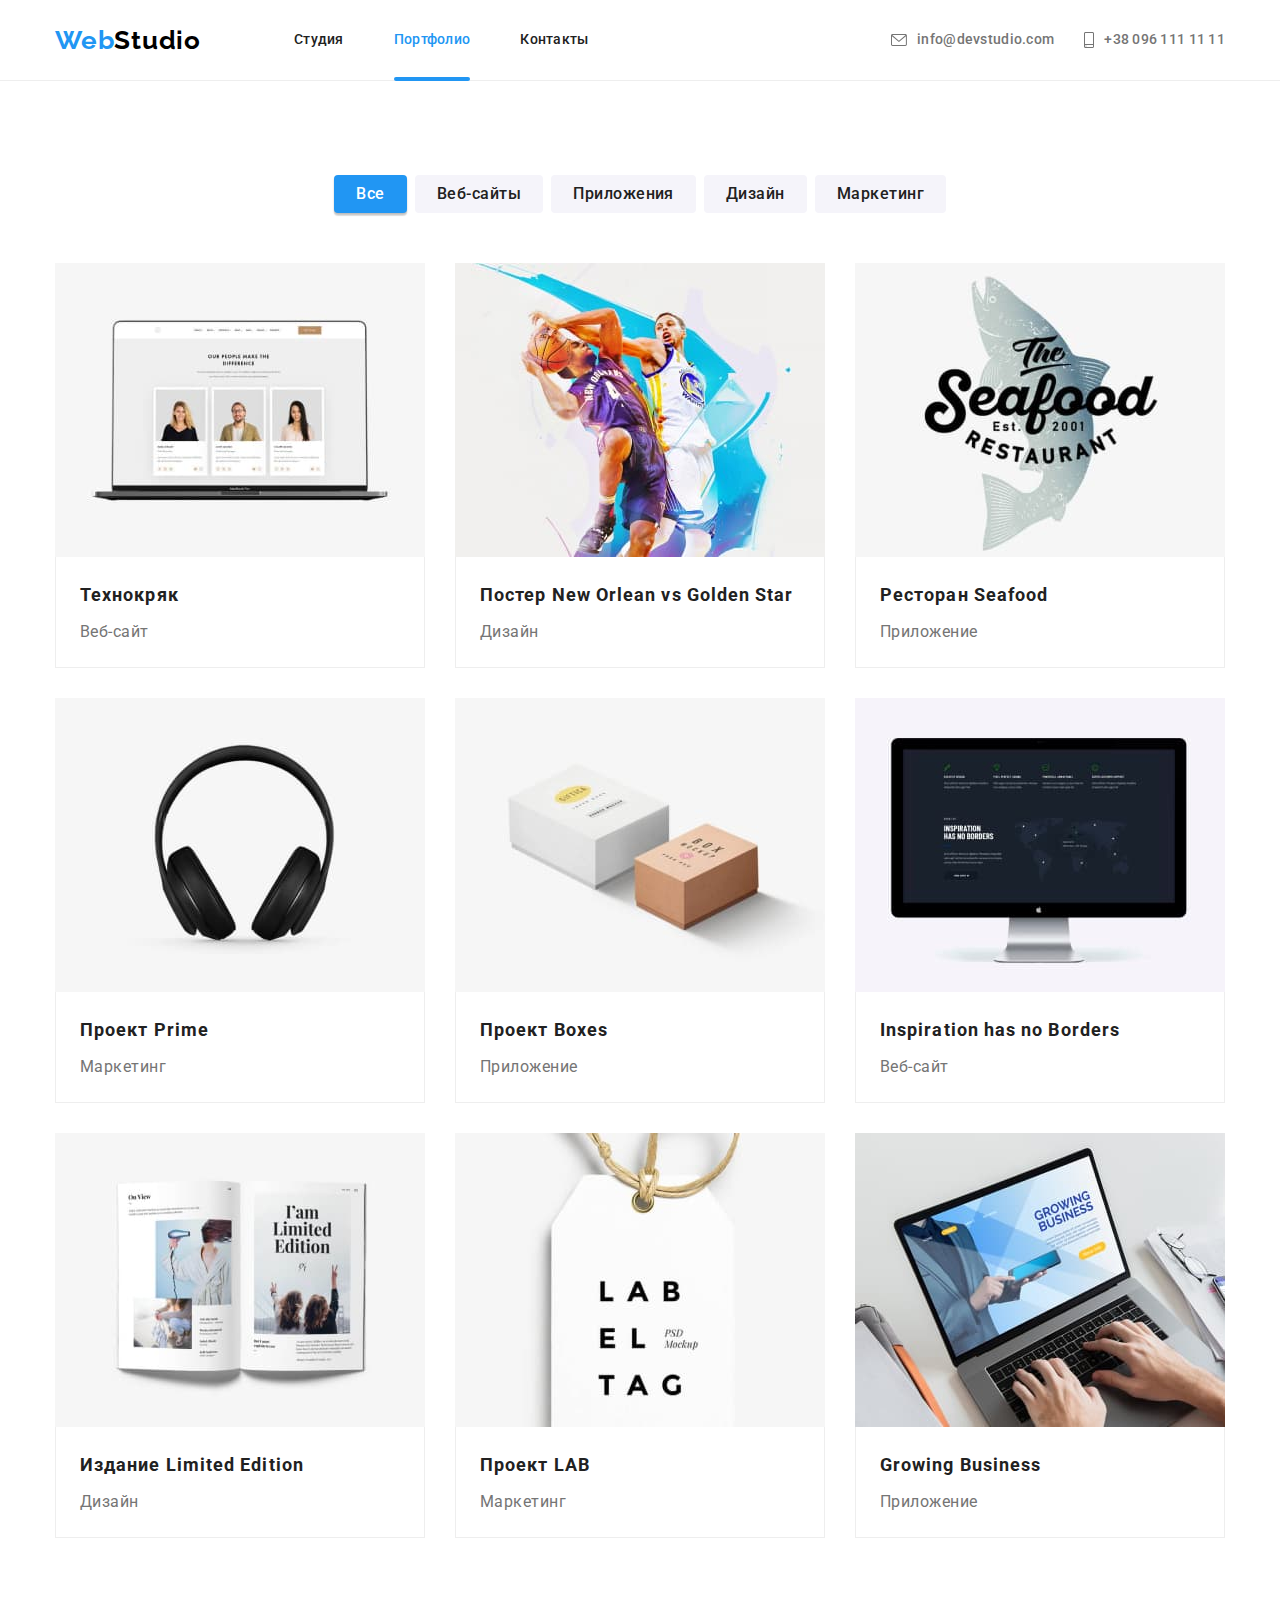
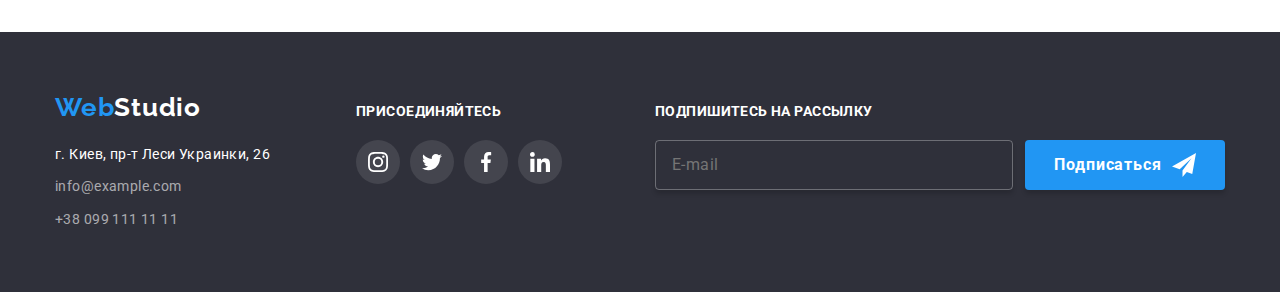
==== commit 3e0a1813: "Homework No.7" ====
--- a/portfolio.html
+++ b/portfolio.html
@@ -4,25 +4,19 @@
     <meta charset="UTF-8" />
     <meta name="viewport" content="width=device-width, initial-scale=1.0" />
     <title>Студия</title>
-    <link
-      rel="stylesheet"
-      href="https://cdnjs.cloudflare.com/ajax/libs/modern-normalize/1.0.0/modern-normalize.min.css"
-      integrity="sha512-ISS7cAi1PEhQ8jnbJpJZMd29NlhNj4AWYyLOSp2CE/CsHxTCu+r+t0D2yoJudVrd0/8fTVPUVDzY5Tvli75u/g=="
-      crossorigin="anonymous"
-    />
     <link rel="preconnect" href="https://fonts.gstatic.com" />
     <link
       href="https://fonts.googleapis.com/css2?family=Raleway:wght@700&family=Roboto:wght@400;500;700;900&display=swap"
       rel="stylesheet"
     />
-    <link rel="stylesheet" href="./css/styles.css" />
+    <link rel="stylesheet" href="./css/main.min.css" />
   </head>
 
   <body>
     <!-- Header -->
     <header class="site-header">
       <div class="site-header__container container">
-        <nav class="site-nav">
+        <nav class="site-header__nav">
           <a href="./index.html" class="logo"
             ><span class="logo__start-text">Web</span
             ><span class="logo__end-text">Studio</span></a
@@ -43,24 +37,29 @@
             </li>
           </ul>
         </nav>
-        <ul class="contact-list list">
-          <li class="contact-list__item">
-            <a href="mailto:info@devstudio.com" class="contact-list__link link">
-              <svg class="contact-list__icon" width="16" height="12">
-                <use href="./images/sprite.svg#icon-envelope"></use>
-              </svg>
-              <span>info@devstudio.com</span>
-            </a>
-          </li>
-          <li class="contact-list__item">
-            <a href="tel:+380961111111" class="contact-list__link link">
-              <svg class="contact-list__icon" width="10" height="16">
-                <use href="./images/sprite.svg#icon-smartphone"></use>
-              </svg>
-              <span>+38 096 111 11 11</span>
-            </a>
-          </li>
-        </ul>
+        <div class="site-header__contacts">
+          <ul class="contact-list list">
+            <li class="contact-list__item">
+              <a
+                href="mailto:info@devstudio.com"
+                class="contact-list__link link"
+              >
+                <svg class="contact-list__icon" width="16" height="12">
+                  <use href="./images/sprite.svg#icon-envelope"></use>
+                </svg>
+                <span>info@devstudio.com</span>
+              </a>
+            </li>
+            <li class="contact-list__item">
+              <a href="tel:+380961111111" class="contact-list__link link">
+                <svg class="contact-list__icon" width="10" height="16">
+                  <use href="./images/sprite.svg#icon-smartphone"></use>
+                </svg>
+                <span>+38 096 111 11 11</span>
+              </a>
+            </li>
+          </ul>
+        </div>
       </div>
     </header>
 
@@ -123,7 +122,7 @@
                   <img
                     class="sample__photo photo"
                     src="./images/img-portfolio-basketball.jpg"
-                    alt="Два бескетболиста в борьбе за мяч"
+                    alt="Два баскетболиста в борьбе за мяч"
                     width="370"
                   />
 
--- a/css/main.min.css
+++ b/css/main.min.css
@@ -0,0 +1,4 @@
+*,::after,::before{-webkit-box-sizing:border-box;box-sizing:border-box}:root{-moz-tab-size:4;-o-tab-size:4;tab-size:4}html{line-height:1.15;-webkit-text-size-adjust:100%}body{margin:0}body{font-family:system-ui, -apple-system, 'Segoe UI', Roboto, Helvetica, Arial,+ sans-serif, 'Apple Color Emoji', 'Segoe UI Emoji'}hr{height:0;color:inherit}abbr[title]{-webkit-text-decoration:underline dotted;text-decoration:underline dotted}b,strong{font-weight:bolder}code,kbd,pre,samp{font-family:ui-monospace, SFMono-Regular, Consolas, 'Liberation Mono', Menlo,+ monospace;font-size:1em}small{font-size:80%}sub,sup{font-size:75%;line-height:0;position:relative;vertical-align:baseline}sub{bottom:-0.25em}sup{top:-0.5em}table{text-indent:0;border-color:inherit}button,input,optgroup,select,textarea{font-family:inherit;font-size:100%;line-height:1.15;margin:0}button,select{text-transform:none}[type='button'],[type='reset'],[type='submit'],button{-webkit-appearance:button}::-moz-focus-inner{border-style:none;padding:0}:-moz-focusring{outline:1px dotted ButtonText}:-moz-ui-invalid{box-shadow:none}legend{padding:0}progress{vertical-align:baseline}::-webkit-inner-spin-button,::-webkit-outer-spin-button{height:auto}[type='search']{-webkit-appearance:textfield;outline-offset:-2px}::-webkit-search-decoration{-webkit-appearance:none}::-webkit-file-upload-button{-webkit-appearance:button;font:inherit}summary{display:list-item}body{background-color:#fff;color:#757575;font-family:Roboto,sans-serif;font-style:normal}.container{margin-left:auto;margin-right:auto;width:1200px;padding-left:15px;padding-right:15px}.section{padding-top:94px;padding-bottom:94px}.section-title{margin-top:0;margin-bottom:50px;color:#212121;font-weight:700;font-size:36px;line-height:1.17;text-align:center;letter-spacing:0.03em}.list{list-style:none;padding:0;margin:0}.link{display:inline-block;text-decoration:none;cursor:pointer}.photo{display:block;max-width:100%;height:auto}.visually-hidden{position:absolute;clip:rect(0 0 0 0);width:1px;height:1px;margin:-1px}.site-header__container{display:-webkit-box;display:-ms-flexbox;display:flex;-webkit-box-align:center;-ms-flex-align:center;align-items:center}.site-header__nav{display:-webkit-box;display:-ms-flexbox;display:flex;-webkit-box-align:center;-ms-flex-align:center;align-items:center}.site-header__contacts{margin-left:auto}.site-header{border-bottom:1px solid #eee}.site-footer{padding-top:60px;padding-bottom:60px;background-color:#2f303a}.site-footer__container{display:-webkit-box;display:-ms-flexbox;display:flex;-webkit-box-align:baseline;-ms-flex-align:baseline;align-items:baseline}.site-footer__block-title{margin-top:0;margin-bottom:20px;color:#fff;font-weight:700;font-size:14px;line-height:1.14;letter-spacing:0.03em;text-transform:uppercase}.site-footer__address-block{min-width:231px}.site-footer__social-block{margin-left:70px}.site-footer__subscribe-block{-webkit-box-flex:1;-ms-flex-positive:1;flex-grow:1;margin-left:93px}.hero{padding-top:0;padding-bottom:0;background-color:#c4c4c4}.hero__overlay{max-width:1600px;margin-left:auto;margin-right:auto;padding:200px 0;border:1px solid #000;background-image:-webkit-gradient(linear, left top, right top, from(rgba(47,48,58,0.4)), to(rgba(47,48,58,0.4))),url(../images/background.jpg);background-image:linear-gradient(to right, rgba(47,48,58,0.4), rgba(47,48,58,0.4)),url(../images/background.jpg);background-size:cover;background-position:center;background-repeat:no-repeat;text-align:center}.hero__title-container{max-width:700px;margin-left:auto;margin-right:auto;margin-bottom:30px}.hero__title{margin:0;color:#fff;font-weight:900;font-size:44px;line-height:1.36;letter-spacing:0.06em;text-transform:uppercase}.features__list{display:-webkit-box;display:-ms-flexbox;display:flex}.features__item{-ms-flex-preferred-size:calc((100% - 3 * 30px) / 4);flex-basis:calc((100% - 3 * 30px) / 4)}.features__item:not(:last-child){margin-right:30px}.features__thumb{display:-webkit-box;display:-ms-flexbox;display:flex;-webkit-box-pack:center;-ms-flex-pack:center;justify-content:center;-webkit-box-align:center;-ms-flex-align:center;align-items:center;width:100%;height:120px;margin-bottom:30px;background-color:#f5f4fa;border-radius:4px}.features__heading{margin-top:0;margin-bottom:10px;color:#212121;font-weight:700;font-size:14px;line-height:1.14;text-transform:uppercase;letter-spacing:0.03em}.features__details{margin-top:0;margin-bottom:0;font-weight:400;font-size:14px;line-height:1.71;letter-spacing:0.03em}.business{padding-top:0}.business__list{display:-webkit-box;display:-ms-flexbox;display:flex}.business__item{-ms-flex-preferred-size:calc((100% - 2 * 30px) / 3);flex-basis:calc((100% - 2 * 30px) / 3)}.business__item:not(:last-child){margin-right:30px}.business__thumb{position:relative;width:100%;height:100%}.business__title-overlay{position:absolute;width:100%;left:0;bottom:0;padding:27px 54px;background-color:rgba(47,48,58,0.8)}.business__title{margin:0;color:#fff;font-weight:700;font-size:14px;line-height:1.14;text-align:center;letter-spacing:0.03em;text-transform:uppercase}.team{background-color:#f5f4fa}.team__list{display:-webkit-box;display:-ms-flexbox;display:flex}.team__item{-ms-flex-preferred-size:calc((100% - 3 * 30px) / 4);flex-basis:calc((100% - 3 * 30px) / 4)}.team__item:not(:last-child){margin-right:30px}.person{width:100%;border-radius:0px 0px 4px 4px;background-color:#fff;-webkit-box-shadow:0px 1px 3px rgba(0,0,0,0.12),0px 1px 1px rgba(0,0,0,0.14),0px 2px 1px rgba(0,0,0,0.2);box-shadow:0px 1px 3px rgba(0,0,0,0.12),0px 1px 1px rgba(0,0,0,0.14),0px 2px 1px rgba(0,0,0,0.2)}.person__photo{margin-bottom:30px}.person__name{margin-top:0;margin-bottom:10px;color:#212121;font-weight:500;font-size:16px;line-height:1.19;text-align:center;letter-spacing:0.03em}.person__position{margin:0;font-weight:400;font-size:16px;line-height:1.19;text-align:center;letter-spacing:0.03em}.person__social-container{padding:16px 0 30px}.clients__list{display:-webkit-box;display:-ms-flexbox;display:flex}.clients__item{-ms-flex-preferred-size:calc((100% - 5 * 30px) / 6);flex-basis:calc((100% - 5 * 30px) / 6)}.clients__item:not(:last-child){margin-right:30px}.clients__link{display:-webkit-box;display:-ms-flexbox;display:flex;-webkit-box-pack:center;-ms-flex-pack:center;justify-content:center;-webkit-box-align:center;-ms-flex-align:center;align-items:center;height:90px;color:#afb1b8;border:1px solid #afb1b8;border-radius:4px;outline-color:#2196f3;-webkit-transition:border-color 250ms cubic-bezier(0.4, 0, 0.2, 1), color 250ms cubic-bezier(0.4, 0, 0.2, 1), -webkit-filter 250ms cubic-bezier(0.4, 0, 0.2, 1);transition:border-color 250ms cubic-bezier(0.4, 0, 0.2, 1), color 250ms cubic-bezier(0.4, 0, 0.2, 1), -webkit-filter 250ms cubic-bezier(0.4, 0, 0.2, 1);transition:border-color 250ms cubic-bezier(0.4, 0, 0.2, 1), color 250ms cubic-bezier(0.4, 0, 0.2, 1), filter 250ms cubic-bezier(0.4, 0, 0.2, 1);transition:border-color 250ms cubic-bezier(0.4, 0, 0.2, 1), color 250ms cubic-bezier(0.4, 0, 0.2, 1), filter 250ms cubic-bezier(0.4, 0, 0.2, 1), -webkit-filter 250ms cubic-bezier(0.4, 0, 0.2, 1) }.clients__link:hover,.clients__link:focus{border-color:#2196f3;color:#2196f3;-webkit-filter:drop-shadow(2px 4px 4px rgba(0,0,0,0.25));filter:drop-shadow(2px 4px 4px rgba(0,0,0,0.25))}.clients__icon{fill:currentColor}.filter{display:-webkit-box;display:-ms-flexbox;display:flex;-webkit-box-pack:center;-ms-flex-pack:center;justify-content:center;-webkit-box-align:center;-ms-flex-align:center;align-items:center;margin-bottom:50px}.filter__item:not(:last-child){margin-right:8px}.work-samples{display:-webkit-box;display:-ms-flexbox;display:flex;-ms-flex-wrap:wrap;flex-wrap:wrap;margin:-15px}.work-samples__item{-ms-flex-preferred-size:calc((100% / 3) - 30px);flex-basis:calc((100% / 3) - 30px);margin:15px}.sample{outline:none;-webkit-transition:-webkit-box-shadow 250ms cubic-bezier(0.4, 0, 0.2, 1);transition:-webkit-box-shadow 250ms cubic-bezier(0.4, 0, 0.2, 1);transition:box-shadow 250ms cubic-bezier(0.4, 0, 0.2, 1);transition:box-shadow 250ms cubic-bezier(0.4, 0, 0.2, 1), -webkit-box-shadow 250ms cubic-bezier(0.4, 0, 0.2, 1) }.sample:hover,.sample:focus{-webkit-box-shadow:0px 1px 1px rgba(0,0,0,0.12),0px 4px 4px rgba(0,0,0,0.06),1px 4px 6px rgba(0,0,0,0.16);box-shadow:0px 1px 1px rgba(0,0,0,0.12),0px 4px 4px rgba(0,0,0,0.06),1px 4px 6px rgba(0,0,0,0.16)}.sample__meta{padding:20px 24px;border-right:1px solid #eee;border-bottom:1px solid #eee;border-left:1px solid #eee}.sample__name{margin-top:0;margin-bottom:4px;color:#212121;font-weight:700;font-size:18px;line-height:2;letter-spacing:0.06em}.sample__category{margin:0;color:#757575;font-weight:400;font-size:16px;line-height:1.87;letter-spacing:0.03em}.sample__thumb{position:relative;width:100%;height:100%;overflow:hidden}.sample__overlay{position:absolute;display:-webkit-box;display:-ms-flexbox;display:flex;-webkit-box-align:center;-ms-flex-align:center;align-items:center;width:100%;height:100%;left:0;top:100%;padding:0 24px;background-color:rgba(33,150,243,0.9);-webkit-transition:-webkit-transform 250ms cubic-bezier(0.4, 0, 0.2, 1);transition:-webkit-transform 250ms cubic-bezier(0.4, 0, 0.2, 1);transition:transform 250ms cubic-bezier(0.4, 0, 0.2, 1);transition:transform 250ms cubic-bezier(0.4, 0, 0.2, 1), -webkit-transform 250ms cubic-bezier(0.4, 0, 0.2, 1) }.sample:hover .sample__overlay,.sample:focus .sample__overlay{-webkit-transform:translateY(-100%);transform:translateY(-100%)}.sample__details{padding:0;color:#fff;font-weight:400;font-size:18px;line-height:1.56;letter-spacing:0.03em}.backdrop{position:fixed;left:0;top:0;width:100%;height:100%;opacity:1;background-color:rgba(0,0,0,0.2);-webkit-transition:opacity 250ms cubic-bezier(0.4, 0, 0.2, 1);transition:opacity 250ms cubic-bezier(0.4, 0, 0.2, 1) }.backdrop.is-hidden{opacity:0;pointer-events:none}.backdrop.is-hidden .modal{-webkit-transform:translate(-50%, -150%);transform:translate(-50%, -150%)}.modal{position:absolute;min-width:528px;left:50%;top:50%;-webkit-transform:translate(-50%, -50%);transform:translate(-50%, -50%);padding:40px;border-radius:4px;background-color:#fff;-webkit-transition:-webkit-transform 250ms cubic-bezier(0.4, 0, 0.2, 1);transition:-webkit-transform 250ms cubic-bezier(0.4, 0, 0.2, 1);transition:transform 250ms cubic-bezier(0.4, 0, 0.2, 1);transition:transform 250ms cubic-bezier(0.4, 0, 0.2, 1), -webkit-transform 250ms cubic-bezier(0.4, 0, 0.2, 1);-webkit-box-shadow:0px 1px 3px rgba(0,0,0,0.12),0px 1px 1px rgba(0,0,0,0.14),0px 2px 1px rgba(0,0,0,0.2);box-shadow:0px 1px 3px rgba(0,0,0,0.12),0px 1px 1px rgba(0,0,0,0.14),0px 2px 1px rgba(0,0,0,0.2)}.modal__close-btn{position:absolute;display:-webkit-box;display:-ms-flexbox;display:flex;-webkit-box-pack:center;-ms-flex-pack:center;justify-content:center;-webkit-box-align:center;-ms-flex-align:center;align-items:center;padding:0;top:8px;right:8px;width:30px;height:30px;color:#000;border:1px solid rgba(0,0,0,0.1);border-radius:50%;background-color:transparent;cursor:pointer;-webkit-transition:color 250ms cubic-bezier(0.4, 0, 0.2, 1);transition:color 250ms cubic-bezier(0.4, 0, 0.2, 1) }.modal__close-btn:hover,.modal__close-btn:focus{color:#2196f3}.modal__close-icon{fill:currentColor}.social{display:-webkit-box;display:-ms-flexbox;display:flex;-webkit-box-pack:center;-ms-flex-pack:center;justify-content:center;-webkit-box-align:center;-ms-flex-align:center;align-items:center}.social__item:not(:last-child){margin-right:10px}.social__link{display:-webkit-box;display:-ms-flexbox;display:flex;-webkit-box-pack:center;-ms-flex-pack:center;justify-content:center;-webkit-box-align:center;-ms-flex-align:center;align-items:center;height:44px;width:44px;border-radius:50%;background-color:#fff;color:#afb1b8;-webkit-transition:background-color 250ms cubic-bezier(0.4, 0, 0.2, 1), color 250ms cubic-bezier(0.4, 0, 0.2, 1);transition:background-color 250ms cubic-bezier(0.4, 0, 0.2, 1), color 250ms cubic-bezier(0.4, 0, 0.2, 1) }.social__link--footer{background-color:rgba(255,255,255,0.1);color:#fff}.social__link:hover,.social__link:focus{background-color:#2196f3;color:#fff}.social__icon{fill:currentColor}.logo{display:inline-block;text-decoration:none;color:#000;font-family:Raleway,sans-serif;font-weight:700;font-size:26px;line-height:1.19;letter-spacing:0.03em}.logo__start-text{color:#2196f3}.site-footer__logo{color:#fff;margin-bottom:20px}.main-button{display:-webkit-inline-box;display:-ms-inline-flexbox;display:inline-flex;-webkit-box-pack:center;-ms-flex-pack:center;justify-content:center;-webkit-box-align:center;-ms-flex-align:center;align-items:center;min-width:200px;padding:10px 20px;background-color:#2196f3;color:#fff;border-radius:4px;border:none;cursor:pointer;-webkit-box-shadow:0px 4px 4px rgba(0,0,0,0.15);box-shadow:0px 4px 4px rgba(0,0,0,0.15);font-family:inherit;font-weight:700;font-size:16px;line-height:1.87;letter-spacing:0.06em}.portfolio-button{display:inline-block;min-width:73px;padding:6px 22px;background-color:#f5f4fa;color:#212121;border-radius:4px;border:none;outline:transparent;cursor:pointer;font-family:inherit;font-weight:500;font-size:16px;line-height:1.62;text-align:center;letter-spacing:0.03em;-webkit-transition:background-color 250ms cubic-bezier(0.4, 0, 0.2, 1), color 250ms cubic-bezier(0.4, 0, 0.2, 1), -webkit-box-shadow 250ms cubic-bezier(0.4, 0, 0.2, 1);transition:background-color 250ms cubic-bezier(0.4, 0, 0.2, 1), color 250ms cubic-bezier(0.4, 0, 0.2, 1), -webkit-box-shadow 250ms cubic-bezier(0.4, 0, 0.2, 1);transition:background-color 250ms cubic-bezier(0.4, 0, 0.2, 1), color 250ms cubic-bezier(0.4, 0, 0.2, 1), box-shadow 250ms cubic-bezier(0.4, 0, 0.2, 1);transition:background-color 250ms cubic-bezier(0.4, 0, 0.2, 1), color 250ms cubic-bezier(0.4, 0, 0.2, 1), box-shadow 250ms cubic-bezier(0.4, 0, 0.2, 1), -webkit-box-shadow 250ms cubic-bezier(0.4, 0, 0.2, 1) }.portfolio-button--active,.portfolio-button:hover,.portfolio-button:focus{background-color:#2196f3;color:#fff;-webkit-box-shadow:0px 3px 1px rgba(0,0,0,0.1),0px 1px 2px rgba(0,0,0,0.08),0px 2px 2px rgba(0,0,0,0.12);box-shadow:0px 3px 1px rgba(0,0,0,0.1),0px 1px 2px rgba(0,0,0,0.08),0px 2px 2px rgba(0,0,0,0.12)}.portfolio-button--active:focus{border:2px solid black;margin:-2px -2px}.site-nav__list{display:-webkit-box;display:-ms-flexbox;display:flex;margin-left:93px}.site-nav__item:not(:last-child){margin-right:50px}.site-nav__link{padding-top:32px;padding-bottom:32px;color:#212121;font-weight:500;font-size:14px;line-height:1.14;letter-spacing:0.02em;-webkit-transition:color 250ms cubic-bezier(0.4, 0, 0.2, 1);transition:color 250ms cubic-bezier(0.4, 0, 0.2, 1) }.site-nav__link:hover,.site-nav__link:focus{color:#2196f3}.site-nav__link--current{position:relative;color:#2196f3}.site-nav__link--current::after{content:'';position:absolute;width:100%;height:4px;left:0;bottom:-1px;background-color:#2196f3;border-radius:2px}.contact-list{display:-webkit-box;display:-ms-flexbox;display:flex}.contact-list__item:not(:last-child){margin-right:30px}.contact-list__link{display:-webkit-box;display:-ms-flexbox;display:flex;-webkit-box-align:center;-ms-flex-align:center;align-items:center;padding-top:32px;padding-bottom:32px;color:#757575;font-weight:500;font-size:14px;line-height:1.14;letter-spacing:0.02em;-webkit-transition:color 250ms cubic-bezier(0.4, 0, 0.2, 1);transition:color 250ms cubic-bezier(0.4, 0, 0.2, 1) }.contact-list__link:hover,.contact-list__link:focus{color:#2196f3}.contact-list__icon{margin-right:10px;fill:currentColor}.address{color:#fff;font-style:inherit;font-weight:400;font-size:14px;line-height:1.71;letter-spacing:0.03em}.address__item:not(:last-child){margin-bottom:9px}.address__link{color:rgba(255,255,255,0.6)}.modal-form__title{margin:0 0 12px;color:#212121;font-weight:700;font-size:20px;line-height:1.15;text-align:center;letter-spacing:0.03em}.modal-form{display:-webkit-box;display:-ms-flexbox;display:flex;-webkit-box-orient:vertical;-webkit-box-direction:normal;-ms-flex-direction:column;flex-direction:column;-webkit-box-align:stretch;-ms-flex-align:stretch;align-items:stretch}.modal-form__label{display:block;width:100%;margin-bottom:10px}.modal-form__label:nth-last-of-type(2){margin-bottom:20px}.modal-form__label--checkbox{margin-bottom:30px}.modal-form__caption{display:inline-block;margin-bottom:4px;color:#757575;font-weight:400;font-size:12px;line-height:1.17;letter-spacing:0.01em}.modal-form__input{position:relative}.modal-form__icon{position:absolute;left:12px;bottom:11px;fill:#212121;-webkit-transform:translateY(-50%);transform:translateY(-50%);-webkit-transition:fill 250ms cubic-bezier(0.4, 0, 0.2, 1);transition:fill 250ms cubic-bezier(0.4, 0, 0.2, 1) }.modal-form__label:focus-within .modal-form__icon{fill:#2196f3}.modal-form__field{display:block;width:100%;height:40px;padding:11px 24px 11px 42px;border:1px solid rgba(33,33,33,0.2);border-radius:4px;color:#212121;outline:transparent;font-weight:400;font-size:14px;line-height:1.14;letter-spacing:0.01em;-webkit-transition:border-color 250ms cubic-bezier(0.4, 0, 0.2, 1);transition:border-color 250ms cubic-bezier(0.4, 0, 0.2, 1) }.modal-form__field--comment{height:auto;padding:12px 16px;resize:none}.modal-form__field--comment::-webkit-input-placeholder{color:rgba(117,117,117,0.5);font-size:12px;line-height:1.17}.modal-form__field--comment:-ms-input-placeholder{color:rgba(117,117,117,0.5);font-size:12px;line-height:1.17}.modal-form__field--comment::-ms-input-placeholder{color:rgba(117,117,117,0.5);font-size:12px;line-height:1.17}.modal-form__field--comment::placeholder{color:rgba(117,117,117,0.5);font-size:12px;line-height:1.17}.modal-form__label:focus-within .modal-form__field{border-color:#2196f3}.modal-form__licence-declaration,.modal-form__licence-link{margin-bottom:0;color:#757575;font-weight:400;font-size:14px;line-height:1.71;letter-spacing:0.03em}.modal-form__licence-declaration{display:-webkit-inline-box;display:-ms-inline-flexbox;display:inline-flex;-webkit-box-align:center;-ms-flex-align:center;align-items:center}.modal-form__licence-declaration::before{display:inline-block;content:'';margin-right:7px;width:16px;height:15px;border-radius:2px;border:2px solid #212121;-webkit-transition:border-color 250ms cubic-bezier(0.4, 0, 0.2, 1);transition:border-color 250ms cubic-bezier(0.4, 0, 0.2, 1) }.modal-form__checkbox:checked+.modal-form__licence-declaration::before{border-color:transparent;background-color:#2196f3;background-position:center;background-size:contain;background-origin:border-box;background-image:url(../images/icon-check.svg)}.modal-form__checkbox:focus+.modal-form__licence-declaration::before,.modal-form__checkbox:hover+.modal-form__licence-declaration::before{border-color:#2196f3}.modal-form__licence-link{display:inline-block;color:#2196f3}.modal__submit-btn{-ms-flex-item-align:center;-ms-grid-row-align:center;align-self:center}.subscribe__form{display:-webkit-box;display:-ms-flexbox;display:flex}.subscribe__field{display:inline-block;width:100%;margin-right:12px}.subscribe__input-email{display:inline-block;width:100%;padding:14px 16px;color:rgba(255,255,255,0.6);border-radius:4px;border:1px solid rgba(255,255,255,0.3);background-color:transparent;-webkit-box-shadow:0px 4px 4px rgba(0,0,0,0.15);box-shadow:0px 4px 4px rgba(0,0,0,0.15);font-weight:400;font-size:16px;line-height:1.25;letter-spacing:0.03em}.subscribe__icon{fill:currentColor;margin-left:10px}
+/*# sourceMappingURL=main.min.css.map */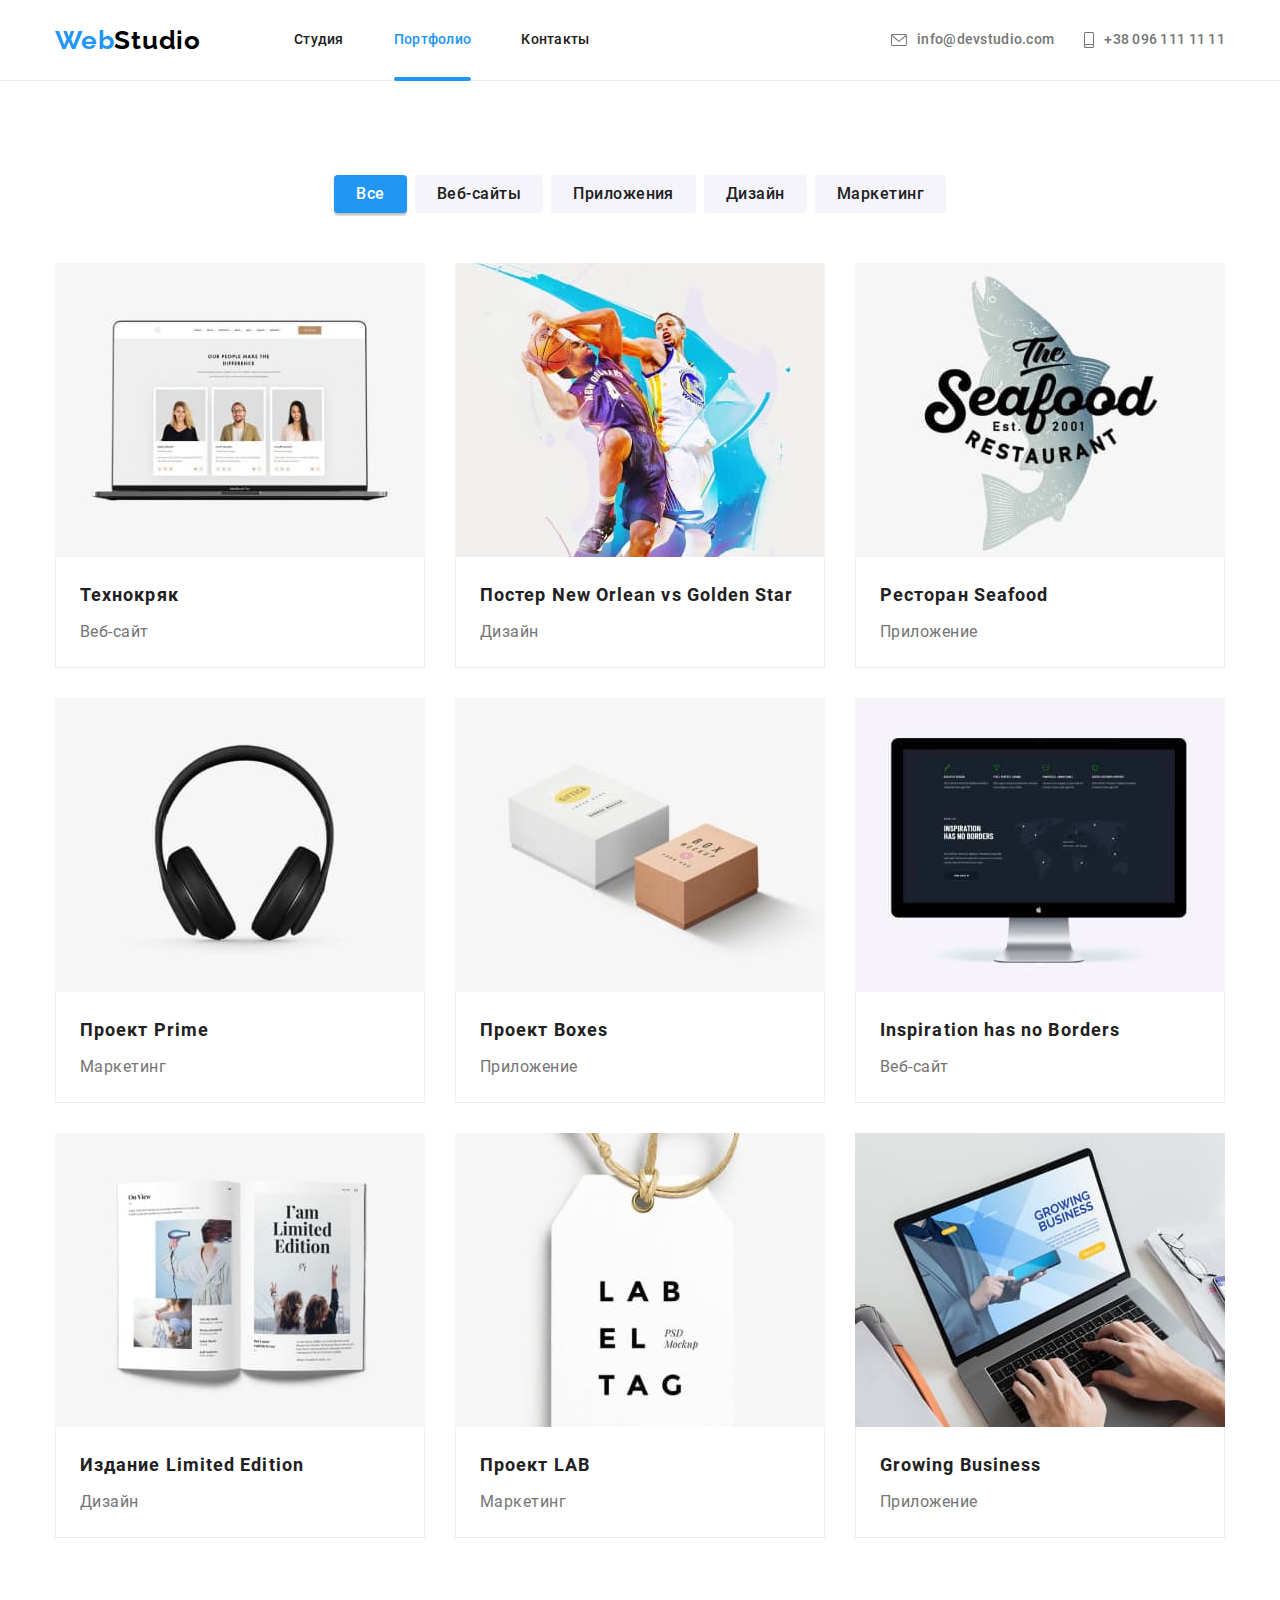
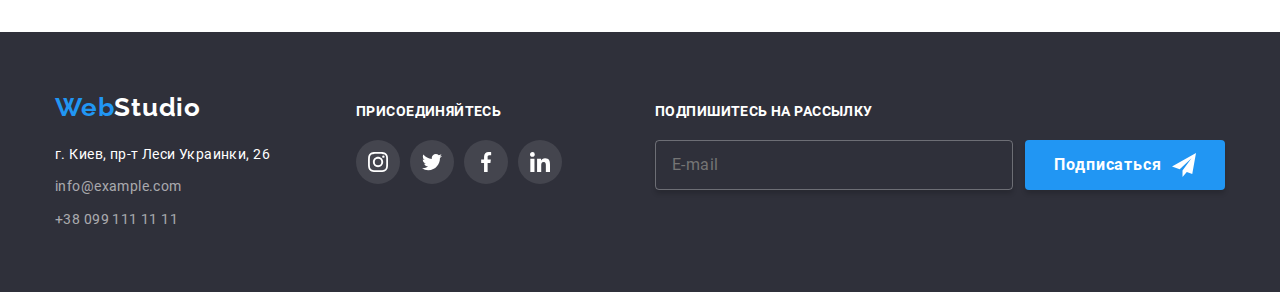
==== commit bc17a6f8: "various small updates" ====
--- a/portfolio.html
+++ b/portfolio.html
@@ -1,397 +1,397 @@
-<!DOCTYPE html>
-<html lang="ru">
-  <head>
-    <meta charset="UTF-8" />
-    <meta name="viewport" content="width=device-width, initial-scale=1.0" />
-    <title>Студия</title>
-    <link rel="preconnect" href="https://fonts.gstatic.com" />
-    <link
-      href="https://fonts.googleapis.com/css2?family=Raleway:wght@700&family=Roboto:wght@400;500;700;900&display=swap"
-      rel="stylesheet"
-    />
-    <link rel="stylesheet" href="./css/main.min.css" />
-  </head>
-
-  <body>
-    <!-- Header -->
-    <header class="site-header">
-      <div class="site-header__container container">
-        <nav class="site-header__nav">
-          <a href="./index.html" class="logo"
-            ><span class="logo__start-text">Web</span
-            ><span class="logo__end-text">Studio</span></a
-          >
-          <ul class="site-nav__list list">
-            <li class="site-nav__item">
-              <a href="./index.html" class="site-nav__link link">Студия</a>
-            </li>
-            <li class="site-nav__item">
-              <a
-                href="./portfolio.html"
-                class="site-nav__link site-nav__link--current link"
-                >Портфолио</a
-              >
-            </li>
-            <li class="site-nav__item">
-              <a href="#" class="site-nav__link link">Контакты</a>
-            </li>
-          </ul>
-        </nav>
-        <div class="site-header__contacts">
-          <ul class="contact-list list">
-            <li class="contact-list__item">
-              <a
-                href="mailto:info@devstudio.com"
-                class="contact-list__link link"
-              >
-                <svg class="contact-list__icon" width="16" height="12">
-                  <use href="./images/sprite.svg#icon-envelope"></use>
-                </svg>
-                <span>info@devstudio.com</span>
-              </a>
-            </li>
-            <li class="contact-list__item">
-              <a href="tel:+380961111111" class="contact-list__link link">
-                <svg class="contact-list__icon" width="10" height="16">
-                  <use href="./images/sprite.svg#icon-smartphone"></use>
-                </svg>
-                <span>+38 096 111 11 11</span>
-              </a>
-            </li>
-          </ul>
-        </div>
-      </div>
-    </header>
-
-    <main>
-      <!-- Секция Наши работы -->
-      <section class="section works">
-        <div class="container">
-          <h1 class="works_section-title visually-hidden">Наши работы</h1>
-          <ul class="filter list">
-            <li class="filter__item">
-              <button
-                class="portfolio-button portfolio-button--active"
-                type="button"
-              >
-                Все
-              </button>
-            </li>
-            <li class="filter__item">
-              <button class="portfolio-button" type="button">Веб-сайты</button>
-            </li>
-            <li class="filter__item">
-              <button class="portfolio-button" type="button">Приложения</button>
-            </li>
-            <li class="filter__item">
-              <button class="portfolio-button" type="button">Дизайн</button>
-            </li>
-            <li class="filter__item">
-              <button class="portfolio-button" type="button">Маркетинг</button>
-            </li>
-          </ul>
-
-          <ul class="work-samples list">
-            <li class="work-samples__item">
-              <a href="#" class="sample link">
-                <div class="sample__thumb">
-                  <img
-                    class="sample__photo photo"
-                    src="./images/img-portfolio-technocrack.jpg"
-                    alt="Макбук с открытой веб-страницей"
-                    width="370"
-                  />
-                  <div class="sample__overlay">
-                    <p class="sample__details">
-                      Технокряк это современная площадка распространения
-                      коронавируса. Компании используют эту платформу для
-                      цифрового шпионажа и атак на защищённые сервера
-                      конкурентов.
-                    </p>
-                  </div>
-                </div>
-                <div class="sample__meta">
-                  <h2 class="sample__name">Технокряк</h2>
-                  <p class="sample__category">Веб-сайт</p>
-                </div>
-              </a>
-            </li>
-            <li class="work-samples__item">
-              <a href="#" class="sample link">
-                <div class="sample__thumb">
-                  <img
-                    class="sample__photo photo"
-                    src="./images/img-portfolio-basketball.jpg"
-                    alt="Два баскетболиста в борьбе за мяч"
-                    width="370"
-                  />
-
-                  <div class="sample__overlay">
-                    <p class="sample__details">
-                      Lorem ipsum dolor sit amet consectetur, adipisicing elit.
-                      Laborum natus corporis sapiente maiores at adipisci, quia
-                      expedita possimus officiis.
-                    </p>
-                  </div>
-                </div>
-                <div class="sample__meta">
-                  <h2 class="sample__name">Постер New Orlean vs Golden Star</h2>
-                  <p class="sample__category">Дизайн</p>
-                </div>
-              </a>
-            </li>
-            <li class="work-samples__item">
-              <a href="#" class="sample link">
-                <div class="sample__thumb">
-                  <img
-                    class="sample__photo photo"
-                    src="./images/img-portfolio-seafood.jpg"
-                    alt="Логотип - название ресторана на фоне рыбы"
-                    width="370"
-                  />
-
-                  <div class="sample__overlay">
-                    <p class="sample__details">
-                      Lorem ipsum dolor sit amet consectetur, adipisicing elit.
-                      Laborum natus corporis sapiente maiores at adipisci, quia
-                      expedita possimus officiis.
-                    </p>
-                  </div>
-                </div>
-                <div class="sample__meta">
-                  <h2 class="sample__name">Ресторан Seafood</h2>
-                  <p class="sample__category">Приложение</p>
-                </div>
-              </a>
-            </li>
-            <li class="work-samples__item">
-              <a href="#" class="sample link">
-                <div class="sample__thumb">
-                  <img
-                    class="sample__photo photo"
-                    src="./images/img-portfolio-prime.jpg"
-                    alt="Черные наушники на пустом фоне"
-                    width="370"
-                  />
-
-                  <div class="sample__overlay">
-                    <p class="sample__details">
-                      Lorem ipsum dolor sit amet consectetur, adipisicing elit.
-                      Laborum natus corporis sapiente maiores at adipisci, quia
-                      expedita possimus officiis.
-                    </p>
-                  </div>
-                </div>
-                <div class="sample__meta">
-                  <h2 class="sample__name">Проект Prime</h2>
-                  <p class="sample__category">Маркетинг</p>
-                </div>
-              </a>
-            </li>
-            <li class="work-samples__item">
-              <a href="#" class="sample link">
-                <div class="sample__thumb">
-                  <img
-                    class="sample__photo photo"
-                    src="./images/img-portfolio-boxes.jpg"
-                    alt="Две коробки: белая и бежевая"
-                    width="370"
-                  />
-
-                  <div class="sample__overlay">
-                    <p class="sample__details">
-                      Lorem ipsum dolor sit amet consectetur, adipisicing elit.
-                      Laborum natus corporis sapiente maiores at adipisci, quia
-                      expedita possimus officiis.
-                    </p>
-                  </div>
-                </div>
-                <div class="sample__meta">
-                  <h2 class="sample__name">Проект Boxes</h2>
-                  <p class="sample__category">Приложение</p>
-                </div>
-              </a>
-            </li>
-            <li class="work-samples__item">
-              <a href="#" class="sample link">
-                <div class="sample__thumb">
-                  <img
-                    class="sample__photo photo"
-                    src="./images/img-portfolio-inspiration.jpg"
-                    alt="Монитор с открытой веб-страницей"
-                    width="370"
-                  />
-
-                  <div class="sample__overlay">
-                    <p class="sample__details">
-                      Lorem ipsum dolor sit amet consectetur, adipisicing elit.
-                      Laborum natus corporis sapiente maiores at adipisci, quia
-                      expedita possimus officiis.
-                    </p>
-                  </div>
-                </div>
-                <div class="sample__meta">
-                  <h2 class="sample__name">Inspiration has no Borders</h2>
-                  <p class="sample__category">Веб-сайт</p>
-                </div>
-              </a>
-            </li>
-            <li class="work-samples__item">
-              <a href="#" class="sample link">
-                <div class="sample__thumb">
-                  <img
-                    class="sample__photo photo"
-                    src="./images/img-portfolio-limited.jpg"
-                    alt="Раскрытый журнал"
-                    width="370"
-                  />
-
-                  <div class="sample__overlay">
-                    <p class="sample__details">
-                      Lorem ipsum dolor sit amet consectetur, adipisicing elit.
-                      Laborum natus corporis sapiente maiores at adipisci, quia
-                      expedita possimus officiis.
-                    </p>
-                  </div>
-                </div>
-                <div class="sample__meta">
-                  <h2 class="sample__name">Издание Limited Edition</h2>
-                  <p class="sample__category">Дизайн</p>
-                </div>
-              </a>
-            </li>
-            <li class="work-samples__item">
-              <a href="#" class="sample link">
-                <div class="sample__thumb">
-                  <img
-                    class="sample__photo photo"
-                    src="./images/img-portfolio-lab.jpg"
-                    alt="Бирка с названием прокета"
-                    width="370"
-                  />
-
-                  <div class="sample__overlay">
-                    <p class="sample__details">
-                      Lorem ipsum dolor sit amet consectetur, adipisicing elit.
-                      Laborum natus corporis sapiente maiores at adipisci, quia
-                      expedita possimus officiis.
-                    </p>
-                  </div>
-                </div>
-                <div class="sample__meta">
-                  <h2 class="sample__name">Проект LAB</h2>
-                  <p class="sample__category">Маркетинг</p>
-                </div>
-              </a>
-            </li>
-            <li class="work-samples__item">
-              <a href="#" class="sample link">
-                <div class="sample__thumb">
-                  <img
-                    class="sample__photo photo"
-                    src="./images/img-portfolio-growing.jpg"
-                    alt="Ноутбук с открытой веб-страницей"
-                    width="370"
-                  />
-
-                  <div class="sample__overlay">
-                    <p class="sample__details">
-                      Lorem ipsum dolor sit amet consectetur, adipisicing elit.
-                      Laborum natus corporis sapiente maiores at adipisci, quia
-                      expedita possimus officiis.
-                    </p>
-                  </div>
-                </div>
-                <div class="sample__meta">
-                  <h2 class="sample__name">Growing Business</h2>
-                  <p class="sample__category">Приложение</p>
-                </div>
-              </a>
-            </li>
-          </ul>
-        </div>
-      </section>
-    </main>
-
-    <!-- Подвал -->
-    <footer class="site-footer">
-      <div class="site-footer__container container">
-        <div class="site-footer__address-block">
-          <a href="./index.html" class="logo site-footer__logo"
-            ><span class="logo__start-text">Web</span
-            ><span class="logo__end-text">Studio</span></a
-          >
-          <address class="address">
-            <ul class="address__list list">
-              <li class="address__item item">
-                г. Киев, пр-т Леси Украинки, 26
-              </li>
-              <li class="address__item item">
-                <a href="mailto:info@example.com" class="address__link link">
-                  info@example.com
-                </a>
-              </li>
-              <li class="address__item item">
-                <a href="tel:+380991111111" class="address__link link">
-                  +38 099 111 11 11
-                </a>
-              </li>
-            </ul>
-          </address>
-        </div>
-        <div class="site-footer__social-block">
-          <p class="site-footer__block-title">присоединяйтесь</p>
-          <ul class="social list">
-            <li class="social__item item">
-              <a href="" class="social__link social__link--footer link">
-                <svg class="social__icon" width="20" height="20">
-                  <use href="./images/sprite.svg#icon-instagram"></use>
-                </svg>
-              </a>
-            </li>
-            <li class="social__item item">
-              <a href="" class="social__link social__link--footer link">
-                <svg class="social__icon" width="20" height="20">
-                  <use href="./images/sprite.svg#icon-twitter"></use>
-                </svg>
-              </a>
-            </li>
-            <li class="social__item item">
-              <a href="" class="social__link social__link--footer link">
-                <svg class="social__icon" width="20" height="20">
-                  <use href="./images/sprite.svg#icon-facebook"></use>
-                </svg>
-              </a>
-            </li>
-            <li class="social_item item">
-              <a href="" class="social__link social__link--footer link">
-                <svg class="social__icon" width="20" height="20">
-                  <use href="./images/sprite.svg#icon-linkedin"></use>
-                </svg>
-              </a>
-            </li>
-          </ul>
-        </div>
-        <div class="site-footer__subscribe-block">
-          <p class="site-footer__block-title">Подпишитесь на рассылку</p>
-          <form class="subscribe__form">
-            <label class="subscribe__field">
-              <input
-                name="email"
-                type="email"
-                class="subscribe__input-email"
-                placeholder="E-mail"
-              />
-            </label>
-            <button class="main-button subscribe__submit-btn" type="submit">
-              <span>Подписаться</span>
-              <svg class="subscribe__icon" width="24" height="24">
-                <use href="./images/sprite.svg#icon-subscribe"></use>
-              </svg>
-            </button>
-          </form>
-        </div>
-      </div>
-    </footer>
-  </body>
-</html>
+<!DOCTYPE html>
+<html lang="ru">
+  <head>
+    <meta charset="UTF-8" />
+    <meta name="viewport" content="width=device-width, initial-scale=1.0" />
+    <title>Студия</title>
+    <!-- <link rel="preconnect" href="https://fonts.gstatic.com" />
+    <link
+      href="https://fonts.googleapis.com/css2?family=Raleway:wght@700&family=Roboto:wght@400;500;700;900&display=swap"
+      rel="stylesheet"
+    /> -->
+    <link rel="stylesheet" href="./css/main.min.css" />
+  </head>
+
+  <body>
+    <!-- Header -->
+    <header class="site-header">
+      <div class="site-header__container container">
+        <nav class="site-header__nav">
+          <a href="./index.html" class="logo"
+            ><span class="logo__start-text">Web</span
+            ><span class="logo__end-text">Studio</span></a
+          >
+          <ul class="site-nav__list list">
+            <li class="site-nav__item">
+              <a href="./index.html" class="site-nav__link link">Студия</a>
+            </li>
+            <li class="site-nav__item">
+              <a
+                href="./portfolio.html"
+                class="site-nav__link site-nav__link--current link"
+                >Портфолио</a
+              >
+            </li>
+            <li class="site-nav__item">
+              <a href="#site-footer" class="site-nav__link link">Контакты</a>
+            </li>
+          </ul>
+        </nav>
+        <div class="site-header__contacts">
+          <ul class="contact-list list">
+            <li class="contact-list__item">
+              <a
+                href="mailto:info@devstudio.com"
+                class="contact-list__link link"
+              >
+                <svg class="contact-list__icon" width="16" height="12">
+                  <use href="./images/sprite.svg#icon-envelope"></use>
+                </svg>
+                <span>info@devstudio.com</span>
+              </a>
+            </li>
+            <li class="contact-list__item">
+              <a href="tel:+380961111111" class="contact-list__link link">
+                <svg class="contact-list__icon" width="10" height="16">
+                  <use href="./images/sprite.svg#icon-smartphone"></use>
+                </svg>
+                <span>+38 096 111 11 11</span>
+              </a>
+            </li>
+          </ul>
+        </div>
+      </div>
+    </header>
+
+    <main>
+      <!-- Секция Наши работы -->
+      <section class="section works">
+        <div class="container">
+          <h1 class="works_section-title visually-hidden">Наши работы</h1>
+          <ul class="filter list">
+            <li class="filter__item">
+              <button
+                class="portfolio-button portfolio-button--active"
+                type="button"
+              >
+                Все
+              </button>
+            </li>
+            <li class="filter__item">
+              <button class="portfolio-button" type="button">Веб-сайты</button>
+            </li>
+            <li class="filter__item">
+              <button class="portfolio-button" type="button">Приложения</button>
+            </li>
+            <li class="filter__item">
+              <button class="portfolio-button" type="button">Дизайн</button>
+            </li>
+            <li class="filter__item">
+              <button class="portfolio-button" type="button">Маркетинг</button>
+            </li>
+          </ul>
+
+          <ul class="work-samples list">
+            <li class="work-samples__item">
+              <a href="##" class="sample link">
+                <div class="sample__thumb">
+                  <img
+                    class="sample__photo photo"
+                    src="./images/img-portfolio-technocrack.jpg"
+                    alt="Макбук с открытой веб-страницей"
+                    width="370"
+                  />
+                  <div class="sample__overlay">
+                    <p class="sample__details">
+                      Технокряк это современная площадка распространения
+                      коронавируса. Компании используют эту платформу для
+                      цифрового шпионажа и атак на защищённые сервера
+                      конкурентов.
+                    </p>
+                  </div>
+                </div>
+                <div class="sample__meta">
+                  <h2 class="sample__name">Технокряк</h2>
+                  <p class="sample__category">Веб-сайт</p>
+                </div>
+              </a>
+            </li>
+            <li class="work-samples__item">
+              <a href="##" class="sample link">
+                <div class="sample__thumb">
+                  <img
+                    class="sample__photo photo"
+                    src="./images/img-portfolio-basketball.jpg"
+                    alt="Два баскетболиста в борьбе за мяч"
+                    width="370"
+                  />
+
+                  <div class="sample__overlay">
+                    <p class="sample__details">
+                      Lorem ipsum dolor sit amet consectetur, adipisicing elit.
+                      Laborum natus corporis sapiente maiores at adipisci, quia
+                      expedita possimus officiis.
+                    </p>
+                  </div>
+                </div>
+                <div class="sample__meta">
+                  <h2 class="sample__name">Постер New Orlean vs Golden Star</h2>
+                  <p class="sample__category">Дизайн</p>
+                </div>
+              </a>
+            </li>
+            <li class="work-samples__item">
+              <a href="##" class="sample link">
+                <div class="sample__thumb">
+                  <img
+                    class="sample__photo photo"
+                    src="./images/img-portfolio-seafood.jpg"
+                    alt="Логотип - название ресторана на фоне рыбы"
+                    width="370"
+                  />
+
+                  <div class="sample__overlay">
+                    <p class="sample__details">
+                      Lorem ipsum dolor sit amet consectetur, adipisicing elit.
+                      Laborum natus corporis sapiente maiores at adipisci, quia
+                      expedita possimus officiis.
+                    </p>
+                  </div>
+                </div>
+                <div class="sample__meta">
+                  <h2 class="sample__name">Ресторан Seafood</h2>
+                  <p class="sample__category">Приложение</p>
+                </div>
+              </a>
+            </li>
+            <li class="work-samples__item">
+              <a href="##" class="sample link">
+                <div class="sample__thumb">
+                  <img
+                    class="sample__photo photo"
+                    src="./images/img-portfolio-prime.jpg"
+                    alt="Черные наушники на пустом фоне"
+                    width="370"
+                  />
+
+                  <div class="sample__overlay">
+                    <p class="sample__details">
+                      Lorem ipsum dolor sit amet consectetur, adipisicing elit.
+                      Laborum natus corporis sapiente maiores at adipisci, quia
+                      expedita possimus officiis.
+                    </p>
+                  </div>
+                </div>
+                <div class="sample__meta">
+                  <h2 class="sample__name">Проект Prime</h2>
+                  <p class="sample__category">Маркетинг</p>
+                </div>
+              </a>
+            </li>
+            <li class="work-samples__item">
+              <a href="##" class="sample link">
+                <div class="sample__thumb">
+                  <img
+                    class="sample__photo photo"
+                    src="./images/img-portfolio-boxes.jpg"
+                    alt="Две коробки: белая и бежевая"
+                    width="370"
+                  />
+
+                  <div class="sample__overlay">
+                    <p class="sample__details">
+                      Lorem ipsum dolor sit amet consectetur, adipisicing elit.
+                      Laborum natus corporis sapiente maiores at adipisci, quia
+                      expedita possimus officiis.
+                    </p>
+                  </div>
+                </div>
+                <div class="sample__meta">
+                  <h2 class="sample__name">Проект Boxes</h2>
+                  <p class="sample__category">Приложение</p>
+                </div>
+              </a>
+            </li>
+            <li class="work-samples__item">
+              <a href="##" class="sample link">
+                <div class="sample__thumb">
+                  <img
+                    class="sample__photo photo"
+                    src="./images/img-portfolio-inspiration.jpg"
+                    alt="Монитор с открытой веб-страницей"
+                    width="370"
+                  />
+
+                  <div class="sample__overlay">
+                    <p class="sample__details">
+                      Lorem ipsum dolor sit amet consectetur, adipisicing elit.
+                      Laborum natus corporis sapiente maiores at adipisci, quia
+                      expedita possimus officiis.
+                    </p>
+                  </div>
+                </div>
+                <div class="sample__meta">
+                  <h2 class="sample__name">Inspiration has no Borders</h2>
+                  <p class="sample__category">Веб-сайт</p>
+                </div>
+              </a>
+            </li>
+            <li class="work-samples__item">
+              <a href="##" class="sample link">
+                <div class="sample__thumb">
+                  <img
+                    class="sample__photo photo"
+                    src="./images/img-portfolio-limited.jpg"
+                    alt="Раскрытый журнал"
+                    width="370"
+                  />
+
+                  <div class="sample__overlay">
+                    <p class="sample__details">
+                      Lorem ipsum dolor sit amet consectetur, adipisicing elit.
+                      Laborum natus corporis sapiente maiores at adipisci, quia
+                      expedita possimus officiis.
+                    </p>
+                  </div>
+                </div>
+                <div class="sample__meta">
+                  <h2 class="sample__name">Издание Limited Edition</h2>
+                  <p class="sample__category">Дизайн</p>
+                </div>
+              </a>
+            </li>
+            <li class="work-samples__item">
+              <a href="##" class="sample link">
+                <div class="sample__thumb">
+                  <img
+                    class="sample__photo photo"
+                    src="./images/img-portfolio-lab.jpg"
+                    alt="Бирка с названием прокета"
+                    width="370"
+                  />
+
+                  <div class="sample__overlay">
+                    <p class="sample__details">
+                      Lorem ipsum dolor sit amet consectetur, adipisicing elit.
+                      Laborum natus corporis sapiente maiores at adipisci, quia
+                      expedita possimus officiis.
+                    </p>
+                  </div>
+                </div>
+                <div class="sample__meta">
+                  <h2 class="sample__name">Проект LAB</h2>
+                  <p class="sample__category">Маркетинг</p>
+                </div>
+              </a>
+            </li>
+            <li class="work-samples__item">
+              <a href="##" class="sample link">
+                <div class="sample__thumb">
+                  <img
+                    class="sample__photo photo"
+                    src="./images/img-portfolio-growing.jpg"
+                    alt="Ноутбук с открытой веб-страницей"
+                    width="370"
+                  />
+
+                  <div class="sample__overlay">
+                    <p class="sample__details">
+                      Lorem ipsum dolor sit amet consectetur, adipisicing elit.
+                      Laborum natus corporis sapiente maiores at adipisci, quia
+                      expedita possimus officiis.
+                    </p>
+                  </div>
+                </div>
+                <div class="sample__meta">
+                  <h2 class="sample__name">Growing Business</h2>
+                  <p class="sample__category">Приложение</p>
+                </div>
+              </a>
+            </li>
+          </ul>
+        </div>
+      </section>
+    </main>
+
+    <!-- Подвал -->
+    <footer class="site-footer" id="site-footer">
+      <div class="site-footer__container container">
+        <div class="site-footer__address-block">
+          <a href="./index.html" class="logo site-footer__logo"
+            ><span class="logo__start-text">Web</span
+            ><span class="logo__end-text">Studio</span></a
+          >
+          <address class="address">
+            <ul class="address__list list">
+              <li class="address__item item">
+                г. Киев, пр-т Леси Украинки, 26
+              </li>
+              <li class="address__item item">
+                <a href="mailto:info@example.com" class="address__link link">
+                  info@example.com
+                </a>
+              </li>
+              <li class="address__item item">
+                <a href="tel:+380991111111" class="address__link link">
+                  +38 099 111 11 11
+                </a>
+              </li>
+            </ul>
+          </address>
+        </div>
+        <div class="site-footer__social-block">
+          <p class="site-footer__block-title">присоединяйтесь</p>
+          <ul class="social list">
+            <li class="social__item item">
+              <a href="" class="social__link social__link--footer link">
+                <svg class="social__icon" width="20" height="20">
+                  <use href="./images/sprite.svg#icon-instagram"></use>
+                </svg>
+              </a>
+            </li>
+            <li class="social__item item">
+              <a href="" class="social__link social__link--footer link">
+                <svg class="social__icon" width="20" height="20">
+                  <use href="./images/sprite.svg#icon-twitter"></use>
+                </svg>
+              </a>
+            </li>
+            <li class="social__item item">
+              <a href="" class="social__link social__link--footer link">
+                <svg class="social__icon" width="20" height="20">
+                  <use href="./images/sprite.svg#icon-facebook"></use>
+                </svg>
+              </a>
+            </li>
+            <li class="social_item item">
+              <a href="" class="social__link social__link--footer link">
+                <svg class="social__icon" width="20" height="20">
+                  <use href="./images/sprite.svg#icon-linkedin"></use>
+                </svg>
+              </a>
+            </li>
+          </ul>
+        </div>
+        <div class="site-footer__subscribe-block">
+          <p class="site-footer__block-title">Подпишитесь на рассылку</p>
+          <form class="subscribe__form">
+            <label class="subscribe__field">
+              <input
+                name="email"
+                type="email"
+                class="subscribe__input-email"
+                placeholder="E-mail"
+              />
+            </label>
+            <button class="main-button subscribe__submit-btn" type="submit">
+              <span>Подписаться</span>
+              <svg class="subscribe__icon" width="24" height="24">
+                <use href="./images/sprite.svg#icon-subscribe"></use>
+              </svg>
+            </button>
+          </form>
+        </div>
+      </div>
+    </footer>
+  </body>
+</html>
--- a/css/main.min.css
+++ b/css/main.min.css
@@ -1,4 +1,4 @@
 *,::after,::before{-webkit-box-sizing:border-box;box-sizing:border-box}:root{-moz-tab-size:4;-o-tab-size:4;tab-size:4}html{line-height:1.15;-webkit-text-size-adjust:100%}body{margin:0}body{font-family:system-ui, -apple-system, 'Segoe UI', Roboto, Helvetica, Arial,  sans-serif, 'Apple Color Emoji', 'Segoe UI Emoji'}hr{height:0;color:inherit}abbr[title]{-webkit-text-decoration:underline dotted;text-decoration:underline dotted}b,strong{font-weight:bolder}code,kbd,pre,samp{font-family:ui-monospace, SFMono-Regular, Consolas, 'Liberation Mono', Menlo,- monospace;font-size:1em}small{font-size:80%}sub,sup{font-size:75%;line-height:0;position:relative;vertical-align:baseline}sub{bottom:-0.25em}sup{top:-0.5em}table{text-indent:0;border-color:inherit}button,input,optgroup,select,textarea{font-family:inherit;font-size:100%;line-height:1.15;margin:0}button,select{text-transform:none}[type='button'],[type='reset'],[type='submit'],button{-webkit-appearance:button}::-moz-focus-inner{border-style:none;padding:0}:-moz-focusring{outline:1px dotted ButtonText}:-moz-ui-invalid{box-shadow:none}legend{padding:0}progress{vertical-align:baseline}::-webkit-inner-spin-button,::-webkit-outer-spin-button{height:auto}[type='search']{-webkit-appearance:textfield;outline-offset:-2px}::-webkit-search-decoration{-webkit-appearance:none}::-webkit-file-upload-button{-webkit-appearance:button;font:inherit}summary{display:list-item}body{background-color:#fff;color:#757575;font-family:Roboto,sans-serif;font-style:normal}.container{margin-left:auto;margin-right:auto;width:1200px;padding-left:15px;padding-right:15px}.section{padding-top:94px;padding-bottom:94px}.section-title{margin-top:0;margin-bottom:50px;color:#212121;font-weight:700;font-size:36px;line-height:1.17;text-align:center;letter-spacing:0.03em}.list{list-style:none;padding:0;margin:0}.link{display:inline-block;text-decoration:none;cursor:pointer}.photo{display:block;max-width:100%;height:auto}.visually-hidden{position:absolute;clip:rect(0 0 0 0);width:1px;height:1px;margin:-1px}.site-header__container{display:-webkit-box;display:-ms-flexbox;display:flex;-webkit-box-align:center;-ms-flex-align:center;align-items:center}.site-header__nav{display:-webkit-box;display:-ms-flexbox;display:flex;-webkit-box-align:center;-ms-flex-align:center;align-items:center}.site-header__contacts{margin-left:auto}.site-header{border-bottom:1px solid #eee}.site-footer{padding-top:60px;padding-bottom:60px;background-color:#2f303a}.site-footer__container{display:-webkit-box;display:-ms-flexbox;display:flex;-webkit-box-align:baseline;-ms-flex-align:baseline;align-items:baseline}.site-footer__block-title{margin-top:0;margin-bottom:20px;color:#fff;font-weight:700;font-size:14px;line-height:1.14;letter-spacing:0.03em;text-transform:uppercase}.site-footer__address-block{min-width:231px}.site-footer__social-block{margin-left:70px}.site-footer__subscribe-block{-webkit-box-flex:1;-ms-flex-positive:1;flex-grow:1;margin-left:93px}.hero{padding-top:0;padding-bottom:0;background-color:#c4c4c4}.hero__overlay{max-width:1600px;margin-left:auto;margin-right:auto;padding:200px 0;border:1px solid #000;background-image:-webkit-gradient(linear, left top, right top, from(rgba(47,48,58,0.4)), to(rgba(47,48,58,0.4))),url(../images/background.jpg);background-image:linear-gradient(to right, rgba(47,48,58,0.4), rgba(47,48,58,0.4)),url(../images/background.jpg);background-size:cover;background-position:center;background-repeat:no-repeat;text-align:center}.hero__title-container{max-width:700px;margin-left:auto;margin-right:auto;margin-bottom:30px}.hero__title{margin:0;color:#fff;font-weight:900;font-size:44px;line-height:1.36;letter-spacing:0.06em;text-transform:uppercase}.features__list{display:-webkit-box;display:-ms-flexbox;display:flex}.features__item{-ms-flex-preferred-size:calc((100% - 3 * 30px) / 4);flex-basis:calc((100% - 3 * 30px) / 4)}.features__item:not(:last-child){margin-right:30px}.features__thumb{display:-webkit-box;display:-ms-flexbox;display:flex;-webkit-box-pack:center;-ms-flex-pack:center;justify-content:center;-webkit-box-align:center;-ms-flex-align:center;align-items:center;width:100%;height:120px;margin-bottom:30px;background-color:#f5f4fa;border-radius:4px}.features__heading{margin-top:0;margin-bottom:10px;color:#212121;font-weight:700;font-size:14px;line-height:1.14;text-transform:uppercase;letter-spacing:0.03em}.features__details{margin-top:0;margin-bottom:0;font-weight:400;font-size:14px;line-height:1.71;letter-spacing:0.03em}.business{padding-top:0}.business__list{display:-webkit-box;display:-ms-flexbox;display:flex}.business__item{-ms-flex-preferred-size:calc((100% - 2 * 30px) / 3);flex-basis:calc((100% - 2 * 30px) / 3)}.business__item:not(:last-child){margin-right:30px}.business__thumb{position:relative;width:100%;height:100%}.business__title-overlay{position:absolute;width:100%;left:0;bottom:0;padding:27px 54px;background-color:rgba(47,48,58,0.8)}.business__title{margin:0;color:#fff;font-weight:700;font-size:14px;line-height:1.14;text-align:center;letter-spacing:0.03em;text-transform:uppercase}.team{background-color:#f5f4fa}.team__list{display:-webkit-box;display:-ms-flexbox;display:flex}.team__item{-ms-flex-preferred-size:calc((100% - 3 * 30px) / 4);flex-basis:calc((100% - 3 * 30px) / 4)}.team__item:not(:last-child){margin-right:30px}.person{width:100%;border-radius:0px 0px 4px 4px;background-color:#fff;-webkit-box-shadow:0px 1px 3px rgba(0,0,0,0.12),0px 1px 1px rgba(0,0,0,0.14),0px 2px 1px rgba(0,0,0,0.2);box-shadow:0px 1px 3px rgba(0,0,0,0.12),0px 1px 1px rgba(0,0,0,0.14),0px 2px 1px rgba(0,0,0,0.2)}.person__photo{margin-bottom:30px}.person__name{margin-top:0;margin-bottom:10px;color:#212121;font-weight:500;font-size:16px;line-height:1.19;text-align:center;letter-spacing:0.03em}.person__position{margin:0;font-weight:400;font-size:16px;line-height:1.19;text-align:center;letter-spacing:0.03em}.person__social-container{padding:16px 0 30px}.clients__list{display:-webkit-box;display:-ms-flexbox;display:flex}.clients__item{-ms-flex-preferred-size:calc((100% - 5 * 30px) / 6);flex-basis:calc((100% - 5 * 30px) / 6)}.clients__item:not(:last-child){margin-right:30px}.clients__link{display:-webkit-box;display:-ms-flexbox;display:flex;-webkit-box-pack:center;-ms-flex-pack:center;justify-content:center;-webkit-box-align:center;-ms-flex-align:center;align-items:center;height:90px;color:#afb1b8;border:1px solid #afb1b8;border-radius:4px;outline-color:#2196f3;-webkit-transition:border-color 250ms cubic-bezier(0.4, 0, 0.2, 1), color 250ms cubic-bezier(0.4, 0, 0.2, 1), -webkit-filter 250ms cubic-bezier(0.4, 0, 0.2, 1);transition:border-color 250ms cubic-bezier(0.4, 0, 0.2, 1), color 250ms cubic-bezier(0.4, 0, 0.2, 1), -webkit-filter 250ms cubic-bezier(0.4, 0, 0.2, 1);transition:border-color 250ms cubic-bezier(0.4, 0, 0.2, 1), color 250ms cubic-bezier(0.4, 0, 0.2, 1), filter 250ms cubic-bezier(0.4, 0, 0.2, 1);transition:border-color 250ms cubic-bezier(0.4, 0, 0.2, 1), color 250ms cubic-bezier(0.4, 0, 0.2, 1), filter 250ms cubic-bezier(0.4, 0, 0.2, 1), -webkit-filter 250ms cubic-bezier(0.4, 0, 0.2, 1) }.clients__link:hover,.clients__link:focus{border-color:#2196f3;color:#2196f3;-webkit-filter:drop-shadow(2px 4px 4px rgba(0,0,0,0.25));filter:drop-shadow(2px 4px 4px rgba(0,0,0,0.25))}.clients__icon{fill:currentColor}.filter{display:-webkit-box;display:-ms-flexbox;display:flex;-webkit-box-pack:center;-ms-flex-pack:center;justify-content:center;-webkit-box-align:center;-ms-flex-align:center;align-items:center;margin-bottom:50px}.filter__item:not(:last-child){margin-right:8px}.work-samples{display:-webkit-box;display:-ms-flexbox;display:flex;-ms-flex-wrap:wrap;flex-wrap:wrap;margin:-15px}.work-samples__item{-ms-flex-preferred-size:calc((100% / 3) - 30px);flex-basis:calc((100% / 3) - 30px);margin:15px}.sample{outline:none;-webkit-transition:-webkit-box-shadow 250ms cubic-bezier(0.4, 0, 0.2, 1);transition:-webkit-box-shadow 250ms cubic-bezier(0.4, 0, 0.2, 1);transition:box-shadow 250ms cubic-bezier(0.4, 0, 0.2, 1);transition:box-shadow 250ms cubic-bezier(0.4, 0, 0.2, 1), -webkit-box-shadow 250ms cubic-bezier(0.4, 0, 0.2, 1) }.sample:hover,.sample:focus{-webkit-box-shadow:0px 1px 1px rgba(0,0,0,0.12),0px 4px 4px rgba(0,0,0,0.06),1px 4px 6px rgba(0,0,0,0.16);box-shadow:0px 1px 1px rgba(0,0,0,0.12),0px 4px 4px rgba(0,0,0,0.06),1px 4px 6px rgba(0,0,0,0.16)}.sample__meta{padding:20px 24px;border-right:1px solid #eee;border-bottom:1px solid #eee;border-left:1px solid #eee}.sample__name{margin-top:0;margin-bottom:4px;color:#212121;font-weight:700;font-size:18px;line-height:2;letter-spacing:0.06em}.sample__category{margin:0;color:#757575;font-weight:400;font-size:16px;line-height:1.87;letter-spacing:0.03em}.sample__thumb{position:relative;width:100%;height:100%;overflow:hidden}.sample__overlay{position:absolute;display:-webkit-box;display:-ms-flexbox;display:flex;-webkit-box-align:center;-ms-flex-align:center;align-items:center;width:100%;height:100%;left:0;top:100%;padding:0 24px;background-color:rgba(33,150,243,0.9);-webkit-transition:-webkit-transform 250ms cubic-bezier(0.4, 0, 0.2, 1);transition:-webkit-transform 250ms cubic-bezier(0.4, 0, 0.2, 1);transition:transform 250ms cubic-bezier(0.4, 0, 0.2, 1);transition:transform 250ms cubic-bezier(0.4, 0, 0.2, 1), -webkit-transform 250ms cubic-bezier(0.4, 0, 0.2, 1) }.sample:hover .sample__overlay,.sample:focus .sample__overlay{-webkit-transform:translateY(-100%);transform:translateY(-100%)}.sample__details{padding:0;color:#fff;font-weight:400;font-size:18px;line-height:1.56;letter-spacing:0.03em}.backdrop{position:fixed;left:0;top:0;width:100%;height:100%;opacity:1;background-color:rgba(0,0,0,0.2);-webkit-transition:opacity 250ms cubic-bezier(0.4, 0, 0.2, 1);transition:opacity 250ms cubic-bezier(0.4, 0, 0.2, 1) }.backdrop.is-hidden{opacity:0;pointer-events:none}.backdrop.is-hidden .modal{-webkit-transform:translate(-50%, -150%);transform:translate(-50%, -150%)}.modal{position:absolute;min-width:528px;left:50%;top:50%;-webkit-transform:translate(-50%, -50%);transform:translate(-50%, -50%);padding:40px;border-radius:4px;background-color:#fff;-webkit-transition:-webkit-transform 250ms cubic-bezier(0.4, 0, 0.2, 1);transition:-webkit-transform 250ms cubic-bezier(0.4, 0, 0.2, 1);transition:transform 250ms cubic-bezier(0.4, 0, 0.2, 1);transition:transform 250ms cubic-bezier(0.4, 0, 0.2, 1), -webkit-transform 250ms cubic-bezier(0.4, 0, 0.2, 1);-webkit-box-shadow:0px 1px 3px rgba(0,0,0,0.12),0px 1px 1px rgba(0,0,0,0.14),0px 2px 1px rgba(0,0,0,0.2);box-shadow:0px 1px 3px rgba(0,0,0,0.12),0px 1px 1px rgba(0,0,0,0.14),0px 2px 1px rgba(0,0,0,0.2)}.modal__close-btn{position:absolute;display:-webkit-box;display:-ms-flexbox;display:flex;-webkit-box-pack:center;-ms-flex-pack:center;justify-content:center;-webkit-box-align:center;-ms-flex-align:center;align-items:center;padding:0;top:8px;right:8px;width:30px;height:30px;color:#000;border:1px solid rgba(0,0,0,0.1);border-radius:50%;background-color:transparent;cursor:pointer;-webkit-transition:color 250ms cubic-bezier(0.4, 0, 0.2, 1);transition:color 250ms cubic-bezier(0.4, 0, 0.2, 1) }.modal__close-btn:hover,.modal__close-btn:focus{color:#2196f3}.modal__close-icon{fill:currentColor}.social{display:-webkit-box;display:-ms-flexbox;display:flex;-webkit-box-pack:center;-ms-flex-pack:center;justify-content:center;-webkit-box-align:center;-ms-flex-align:center;align-items:center}.social__item:not(:last-child){margin-right:10px}.social__link{display:-webkit-box;display:-ms-flexbox;display:flex;-webkit-box-pack:center;-ms-flex-pack:center;justify-content:center;-webkit-box-align:center;-ms-flex-align:center;align-items:center;height:44px;width:44px;border-radius:50%;background-color:#fff;color:#afb1b8;-webkit-transition:background-color 250ms cubic-bezier(0.4, 0, 0.2, 1), color 250ms cubic-bezier(0.4, 0, 0.2, 1);transition:background-color 250ms cubic-bezier(0.4, 0, 0.2, 1), color 250ms cubic-bezier(0.4, 0, 0.2, 1) }.social__link--footer{background-color:rgba(255,255,255,0.1);color:#fff}.social__link:hover,.social__link:focus{background-color:#2196f3;color:#fff}.social__icon{fill:currentColor}.logo{display:inline-block;text-decoration:none;color:#000;font-family:Raleway,sans-serif;font-weight:700;font-size:26px;line-height:1.19;letter-spacing:0.03em}.logo__start-text{color:#2196f3}.site-footer__logo{color:#fff;margin-bottom:20px}.main-button{display:-webkit-inline-box;display:-ms-inline-flexbox;display:inline-flex;-webkit-box-pack:center;-ms-flex-pack:center;justify-content:center;-webkit-box-align:center;-ms-flex-align:center;align-items:center;min-width:200px;padding:10px 20px;background-color:#2196f3;color:#fff;border-radius:4px;border:none;cursor:pointer;-webkit-box-shadow:0px 4px 4px rgba(0,0,0,0.15);box-shadow:0px 4px 4px rgba(0,0,0,0.15);font-family:inherit;font-weight:700;font-size:16px;line-height:1.87;letter-spacing:0.06em}.portfolio-button{display:inline-block;min-width:73px;padding:6px 22px;background-color:#f5f4fa;color:#212121;border-radius:4px;border:none;outline:transparent;cursor:pointer;font-family:inherit;font-weight:500;font-size:16px;line-height:1.62;text-align:center;letter-spacing:0.03em;-webkit-transition:background-color 250ms cubic-bezier(0.4, 0, 0.2, 1), color 250ms cubic-bezier(0.4, 0, 0.2, 1), -webkit-box-shadow 250ms cubic-bezier(0.4, 0, 0.2, 1);transition:background-color 250ms cubic-bezier(0.4, 0, 0.2, 1), color 250ms cubic-bezier(0.4, 0, 0.2, 1), -webkit-box-shadow 250ms cubic-bezier(0.4, 0, 0.2, 1);transition:background-color 250ms cubic-bezier(0.4, 0, 0.2, 1), color 250ms cubic-bezier(0.4, 0, 0.2, 1), box-shadow 250ms cubic-bezier(0.4, 0, 0.2, 1);transition:background-color 250ms cubic-bezier(0.4, 0, 0.2, 1), color 250ms cubic-bezier(0.4, 0, 0.2, 1), box-shadow 250ms cubic-bezier(0.4, 0, 0.2, 1), -webkit-box-shadow 250ms cubic-bezier(0.4, 0, 0.2, 1) }.portfolio-button--active,.portfolio-button:hover,.portfolio-button:focus{background-color:#2196f3;color:#fff;-webkit-box-shadow:0px 3px 1px rgba(0,0,0,0.1),0px 1px 2px rgba(0,0,0,0.08),0px 2px 2px rgba(0,0,0,0.12);box-shadow:0px 3px 1px rgba(0,0,0,0.1),0px 1px 2px rgba(0,0,0,0.08),0px 2px 2px rgba(0,0,0,0.12)}.portfolio-button--active:focus{border:2px solid black;margin:-2px -2px}.site-nav__list{display:-webkit-box;display:-ms-flexbox;display:flex;margin-left:93px}.site-nav__item:not(:last-child){margin-right:50px}.site-nav__link{padding-top:32px;padding-bottom:32px;color:#212121;font-weight:500;font-size:14px;line-height:1.14;letter-spacing:0.02em;-webkit-transition:color 250ms cubic-bezier(0.4, 0, 0.2, 1);transition:color 250ms cubic-bezier(0.4, 0, 0.2, 1) }.site-nav__link:hover,.site-nav__link:focus{color:#2196f3}.site-nav__link--current{position:relative;color:#2196f3}.site-nav__link--current::after{content:'';position:absolute;width:100%;height:4px;left:0;bottom:-1px;background-color:#2196f3;border-radius:2px}.contact-list{display:-webkit-box;display:-ms-flexbox;display:flex}.contact-list__item:not(:last-child){margin-right:30px}.contact-list__link{display:-webkit-box;display:-ms-flexbox;display:flex;-webkit-box-align:center;-ms-flex-align:center;align-items:center;padding-top:32px;padding-bottom:32px;color:#757575;font-weight:500;font-size:14px;line-height:1.14;letter-spacing:0.02em;-webkit-transition:color 250ms cubic-bezier(0.4, 0, 0.2, 1);transition:color 250ms cubic-bezier(0.4, 0, 0.2, 1) }.contact-list__link:hover,.contact-list__link:focus{color:#2196f3}.contact-list__icon{margin-right:10px;fill:currentColor}.address{color:#fff;font-style:inherit;font-weight:400;font-size:14px;line-height:1.71;letter-spacing:0.03em}.address__item:not(:last-child){margin-bottom:9px}.address__link{color:rgba(255,255,255,0.6)}.modal-form__title{margin:0 0 12px;color:#212121;font-weight:700;font-size:20px;line-height:1.15;text-align:center;letter-spacing:0.03em}.modal-form{display:-webkit-box;display:-ms-flexbox;display:flex;-webkit-box-orient:vertical;-webkit-box-direction:normal;-ms-flex-direction:column;flex-direction:column;-webkit-box-align:stretch;-ms-flex-align:stretch;align-items:stretch}.modal-form__label{display:block;width:100%;margin-bottom:10px}.modal-form__label:nth-last-of-type(2){margin-bottom:20px}.modal-form__label--checkbox{margin-bottom:30px}.modal-form__caption{display:inline-block;margin-bottom:4px;color:#757575;font-weight:400;font-size:12px;line-height:1.17;letter-spacing:0.01em}.modal-form__input{position:relative}.modal-form__icon{position:absolute;left:12px;bottom:11px;fill:#212121;-webkit-transform:translateY(-50%);transform:translateY(-50%);-webkit-transition:fill 250ms cubic-bezier(0.4, 0, 0.2, 1);transition:fill 250ms cubic-bezier(0.4, 0, 0.2, 1) }.modal-form__label:focus-within .modal-form__icon{fill:#2196f3}.modal-form__field{display:block;width:100%;height:40px;padding:11px 24px 11px 42px;border:1px solid rgba(33,33,33,0.2);border-radius:4px;color:#212121;outline:transparent;font-weight:400;font-size:14px;line-height:1.14;letter-spacing:0.01em;-webkit-transition:border-color 250ms cubic-bezier(0.4, 0, 0.2, 1);transition:border-color 250ms cubic-bezier(0.4, 0, 0.2, 1) }.modal-form__field--comment{height:auto;padding:12px 16px;resize:none}.modal-form__field--comment::-webkit-input-placeholder{color:rgba(117,117,117,0.5);font-size:12px;line-height:1.17}.modal-form__field--comment:-ms-input-placeholder{color:rgba(117,117,117,0.5);font-size:12px;line-height:1.17}.modal-form__field--comment::-ms-input-placeholder{color:rgba(117,117,117,0.5);font-size:12px;line-height:1.17}.modal-form__field--comment::placeholder{color:rgba(117,117,117,0.5);font-size:12px;line-height:1.17}.modal-form__label:focus-within .modal-form__field{border-color:#2196f3}.modal-form__licence-declaration,.modal-form__licence-link{margin-bottom:0;color:#757575;font-weight:400;font-size:14px;line-height:1.71;letter-spacing:0.03em}.modal-form__licence-declaration{display:-webkit-inline-box;display:-ms-inline-flexbox;display:inline-flex;-webkit-box-align:center;-ms-flex-align:center;align-items:center}.modal-form__licence-declaration::before{display:inline-block;content:'';margin-right:7px;width:16px;height:15px;border-radius:2px;border:2px solid #212121;-webkit-transition:border-color 250ms cubic-bezier(0.4, 0, 0.2, 1);transition:border-color 250ms cubic-bezier(0.4, 0, 0.2, 1) }.modal-form__checkbox:checked+.modal-form__licence-declaration::before{border-color:transparent;background-color:#2196f3;background-position:center;background-size:contain;background-origin:border-box;background-image:url(../images/icon-check.svg)}.modal-form__checkbox:focus+.modal-form__licence-declaration::before,.modal-form__checkbox:hover+.modal-form__licence-declaration::before{border-color:#2196f3}.modal-form__licence-link{display:inline-block;color:#2196f3}.modal__submit-btn{-ms-flex-item-align:center;-ms-grid-row-align:center;align-self:center}.subscribe__form{display:-webkit-box;display:-ms-flexbox;display:flex}.subscribe__field{display:inline-block;width:100%;margin-right:12px}.subscribe__input-email{display:inline-block;width:100%;padding:14px 16px;color:rgba(255,255,255,0.6);border-radius:4px;border:1px solid rgba(255,255,255,0.3);background-color:transparent;-webkit-box-shadow:0px 4px 4px rgba(0,0,0,0.15);box-shadow:0px 4px 4px rgba(0,0,0,0.15);font-weight:400;font-size:16px;line-height:1.25;letter-spacing:0.03em}.subscribe__icon{fill:currentColor;margin-left:10px}
+ monospace;font-size:1em}small{font-size:80%}sub,sup{font-size:75%;line-height:0;position:relative;vertical-align:baseline}sub{bottom:-0.25em}sup{top:-0.5em}table{text-indent:0;border-color:inherit}button,input,optgroup,select,textarea{font-family:inherit;font-size:100%;line-height:1.15;margin:0}button,select{text-transform:none}[type='button'],[type='reset'],[type='submit'],button{-webkit-appearance:button}::-moz-focus-inner{border-style:none;padding:0}:-moz-focusring{outline:1px dotted ButtonText}:-moz-ui-invalid{box-shadow:none}legend{padding:0}progress{vertical-align:baseline}::-webkit-inner-spin-button,::-webkit-outer-spin-button{height:auto}[type='search']{-webkit-appearance:textfield;outline-offset:-2px}::-webkit-search-decoration{-webkit-appearance:none}::-webkit-file-upload-button{-webkit-appearance:button;font:inherit}summary{display:list-item}@font-face{font-family:'Raleway';font-style:normal;font-weight:700;src:url("../fonts/raleway-v18-latin-700.eot");src:local(""),url("../fonts/raleway-v18-latin-700.eot?#iefix") format("embedded-opentype"),url("../fonts/raleway-v18-latin-700.woff2") format("woff2"),url("../fonts/raleway-v18-latin-700.woff") format("woff"),url("../fonts/raleway-v18-latin-700.ttf") format("truetype"),url("../fonts/raleway-v18-latin-700.svg#Raleway") format("svg")}@font-face{font-family:'Roboto';font-style:normal;font-weight:400;src:url("../fonts/roboto-v20-latin_cyrillic-regular.eot");src:local(""),url("../fonts/roboto-v20-latin_cyrillic-regular.eot?#iefix") format("embedded-opentype"),url("../fonts/roboto-v20-latin_cyrillic-regular.woff2") format("woff2"),url("../fonts/roboto-v20-latin_cyrillic-regular.woff") format("woff"),url("../fonts/roboto-v20-latin_cyrillic-regular.ttf") format("truetype"),url("../fonts/roboto-v20-latin_cyrillic-regular.svg#Roboto") format("svg")}@font-face{font-family:'Roboto';font-style:normal;font-weight:500;src:url("../fonts/roboto-v20-latin_cyrillic-500.eot");src:local(""),url("../fonts/roboto-v20-latin_cyrillic-500.eot?#iefix") format("embedded-opentype"),url("../fonts/roboto-v20-latin_cyrillic-500.woff2") format("woff2"),url("../fonts/roboto-v20-latin_cyrillic-500.woff") format("woff"),url("../fonts/roboto-v20-latin_cyrillic-500.ttf") format("truetype"),url("../fonts/roboto-v20-latin_cyrillic-500.svg#Roboto") format("svg")}@font-face{font-family:'Roboto';font-style:normal;font-weight:700;src:url("../fonts/roboto-v20-latin_cyrillic-700.eot");src:local(""),url("../fonts/roboto-v20-latin_cyrillic-700.eot?#iefix") format("embedded-opentype"),url("../fonts/roboto-v20-latin_cyrillic-700.woff2") format("woff2"),url("../fonts/roboto-v20-latin_cyrillic-700.woff") format("woff"),url("../fonts/roboto-v20-latin_cyrillic-700.ttf") format("truetype"),url("../fonts/roboto-v20-latin_cyrillic-700.svg#Roboto") format("svg")}@font-face{font-family:'Roboto';font-style:normal;font-weight:900;src:url("../fonts/roboto-v20-latin_cyrillic-900.eot");src:local(""),url("../fonts/roboto-v20-latin_cyrillic-900.eot?#iefix") format("embedded-opentype"),url("../fonts/roboto-v20-latin_cyrillic-900.woff2") format("woff2"),url("../fonts/roboto-v20-latin_cyrillic-900.woff") format("woff"),url("../fonts/roboto-v20-latin_cyrillic-900.ttf") format("truetype"),url("../fonts/roboto-v20-latin_cyrillic-900.svg#Roboto") format("svg")}body{background-color:#fff;color:#757575;font-family:Roboto,sans-serif;font-style:normal}.container{margin-left:auto;margin-right:auto;width:1200px;padding-left:15px;padding-right:15px}.section{padding-top:94px;padding-bottom:94px}.section-title{margin-top:0;margin-bottom:50px;color:#212121;font-weight:700;font-size:36px;line-height:1.17;text-align:center;letter-spacing:0.03em}.list{list-style:none;padding:0;margin:0}.link{display:inline-block;text-decoration:none;cursor:pointer}.photo{display:block;max-width:100%;height:auto}.visually-hidden{position:absolute;clip:rect(0 0 0 0);width:1px;height:1px;margin:-1px}.site-header__container{display:-webkit-box;display:-ms-flexbox;display:flex;-webkit-box-align:center;-ms-flex-align:center;align-items:center}.site-header__nav{display:-webkit-box;display:-ms-flexbox;display:flex;-webkit-box-align:center;-ms-flex-align:center;align-items:center}.site-header__contacts{margin-left:auto}.site-header{border-bottom:1px solid #eee}.site-footer{padding-top:60px;padding-bottom:60px;background-color:#2f303a}.site-footer__container{display:-webkit-box;display:-ms-flexbox;display:flex;-webkit-box-align:baseline;-ms-flex-align:baseline;align-items:baseline}.site-footer__block-title{margin-top:0;margin-bottom:20px;color:#fff;font-weight:700;font-size:14px;line-height:1.14;letter-spacing:0.03em;text-transform:uppercase}.site-footer__address-block{min-width:231px}.site-footer__social-block{margin-left:70px}.site-footer__subscribe-block{-webkit-box-flex:1;-ms-flex-positive:1;flex-grow:1;margin-left:93px}.hero{padding-top:0;padding-bottom:0;background-color:#c4c4c4}.hero__overlay{max-width:1600px;margin-left:auto;margin-right:auto;padding:200px 0;border:1px solid #000;background-image:-webkit-gradient(linear, left top, right top, from(rgba(47,48,58,0.4)), to(rgba(47,48,58,0.4))),url(../images/background.jpg);background-image:linear-gradient(to right, rgba(47,48,58,0.4), rgba(47,48,58,0.4)),url(../images/background.jpg);background-size:cover;background-position:center;background-repeat:no-repeat;text-align:center}.hero__title-container{max-width:700px;margin-left:auto;margin-right:auto;margin-bottom:30px}.hero__title{margin:0;color:#fff;font-weight:900;font-size:44px;line-height:1.36;letter-spacing:0.06em;text-transform:uppercase}.features__list{display:-webkit-box;display:-ms-flexbox;display:flex}.features__item{-ms-flex-preferred-size:calc((100% - 3 * 30px) / 4);flex-basis:calc((100% - 3 * 30px) / 4)}.features__item:not(:last-child){margin-right:30px}.features__thumb{display:-webkit-box;display:-ms-flexbox;display:flex;-webkit-box-pack:center;-ms-flex-pack:center;justify-content:center;-webkit-box-align:center;-ms-flex-align:center;align-items:center;width:100%;height:120px;margin-bottom:30px;background-color:#f5f4fa;border-radius:4px}.features__heading{margin-top:0;margin-bottom:10px;color:#212121;font-weight:700;font-size:14px;line-height:1.14;text-transform:uppercase;letter-spacing:0.03em}.features__details{margin-top:0;margin-bottom:0;font-weight:400;font-size:14px;line-height:1.71;letter-spacing:0.03em}.business{padding-top:0}.business__list{display:-webkit-box;display:-ms-flexbox;display:flex}.business__item{-ms-flex-preferred-size:calc((100% - 2 * 30px) / 3);flex-basis:calc((100% - 2 * 30px) / 3)}.business__item:not(:last-child){margin-right:30px}.business__thumb{position:relative;width:100%;height:100%}.business__title-overlay{position:absolute;width:100%;left:0;bottom:0;padding:27px 54px;background-color:rgba(47,48,58,0.8)}.business__title{margin:0;color:#fff;font-weight:700;font-size:14px;line-height:1.14;text-align:center;letter-spacing:0.03em;text-transform:uppercase}.team{background-color:#f5f4fa}.team__list{display:-webkit-box;display:-ms-flexbox;display:flex}.team__item{-ms-flex-preferred-size:calc((100% - 3 * 30px) / 4);flex-basis:calc((100% - 3 * 30px) / 4)}.team__item:not(:last-child){margin-right:30px}.person{width:100%;border-radius:0px 0px 4px 4px;background-color:#fff;-webkit-box-shadow:0px 1px 3px rgba(0,0,0,0.12),0px 1px 1px rgba(0,0,0,0.14),0px 2px 1px rgba(0,0,0,0.2);box-shadow:0px 1px 3px rgba(0,0,0,0.12),0px 1px 1px rgba(0,0,0,0.14),0px 2px 1px rgba(0,0,0,0.2)}.person__photo{margin-bottom:30px}.person__name{margin-top:0;margin-bottom:10px;color:#212121;font-weight:500;font-size:16px;line-height:1.19;text-align:center;letter-spacing:0.03em}.person__position{margin:0;font-weight:400;font-size:16px;line-height:1.19;text-align:center;letter-spacing:0.03em}.person__social-container{padding:16px 0 30px}.clients__list{display:-webkit-box;display:-ms-flexbox;display:flex}.clients__item{-ms-flex-preferred-size:calc((100% - 5 * 30px) / 6);flex-basis:calc((100% - 5 * 30px) / 6)}.clients__item:not(:last-child){margin-right:30px}.clients__link{display:-webkit-box;display:-ms-flexbox;display:flex;-webkit-box-pack:center;-ms-flex-pack:center;justify-content:center;-webkit-box-align:center;-ms-flex-align:center;align-items:center;height:90px;color:#afb1b8;border:1px solid #afb1b8;border-radius:4px;outline-color:#2196f3;-webkit-filter:drop-shadow(2px 4px 4px rgba(0,0,0,0.25));filter:drop-shadow(2px 4px 4px rgba(0,0,0,0.25));-webkit-transition:border-color 250ms cubic-bezier(0.4, 0, 0.2, 1), color 250ms cubic-bezier(0.4, 0, 0.2, 1);transition:border-color 250ms cubic-bezier(0.4, 0, 0.2, 1), color 250ms cubic-bezier(0.4, 0, 0.2, 1)}.clients__link:hover,.clients__link:focus{border-color:#2196f3;color:#2196f3}.clients__icon{fill:currentColor}.filter{display:-webkit-box;display:-ms-flexbox;display:flex;-webkit-box-pack:center;-ms-flex-pack:center;justify-content:center;-webkit-box-align:center;-ms-flex-align:center;align-items:center;margin-bottom:50px}.filter__item:not(:last-child){margin-right:8px}.work-samples{display:-webkit-box;display:-ms-flexbox;display:flex;-ms-flex-wrap:wrap;flex-wrap:wrap;margin:-15px}.work-samples__item{-ms-flex-preferred-size:calc((100% / 3) - 30px);flex-basis:calc((100% / 3) - 30px);margin:15px}.sample{outline:none;-webkit-transition:-webkit-box-shadow 250ms cubic-bezier(0.4, 0, 0.2, 1);transition:-webkit-box-shadow 250ms cubic-bezier(0.4, 0, 0.2, 1);transition:box-shadow 250ms cubic-bezier(0.4, 0, 0.2, 1);transition:box-shadow 250ms cubic-bezier(0.4, 0, 0.2, 1), -webkit-box-shadow 250ms cubic-bezier(0.4, 0, 0.2, 1)}.sample:hover,.sample:focus{-webkit-box-shadow:0px 1px 1px rgba(0,0,0,0.12),0px 4px 4px rgba(0,0,0,0.06),1px 4px 6px rgba(0,0,0,0.16);box-shadow:0px 1px 1px rgba(0,0,0,0.12),0px 4px 4px rgba(0,0,0,0.06),1px 4px 6px rgba(0,0,0,0.16)}.sample__meta{padding:20px 24px;border-right:1px solid #eee;border-bottom:1px solid #eee;border-left:1px solid #eee}.sample__name{margin-top:0;margin-bottom:4px;color:#212121;font-weight:700;font-size:18px;line-height:2;letter-spacing:0.06em}.sample__category{margin:0;color:#757575;font-weight:400;font-size:16px;line-height:1.87;letter-spacing:0.03em}.sample__thumb{position:relative;width:100%;height:100%;overflow:hidden}.sample__overlay{position:absolute;display:-webkit-box;display:-ms-flexbox;display:flex;-webkit-box-align:center;-ms-flex-align:center;align-items:center;width:100%;height:100%;left:0;top:100%;padding:0 24px;background-color:rgba(33,150,243,0.9);-webkit-transition:-webkit-transform 250ms cubic-bezier(0.4, 0, 0.2, 1);transition:-webkit-transform 250ms cubic-bezier(0.4, 0, 0.2, 1);transition:transform 250ms cubic-bezier(0.4, 0, 0.2, 1);transition:transform 250ms cubic-bezier(0.4, 0, 0.2, 1), -webkit-transform 250ms cubic-bezier(0.4, 0, 0.2, 1)}.sample:hover .sample__overlay,.sample:focus .sample__overlay{-webkit-transform:translateY(-100%);transform:translateY(-100%)}.sample__details{padding:0;color:#fff;font-weight:400;font-size:18px;line-height:1.56;letter-spacing:0.03em}.backdrop{position:fixed;left:0;top:0;width:100%;height:100%;opacity:1;background-color:rgba(0,0,0,0.2);-webkit-transition:opacity 250ms cubic-bezier(0.4, 0, 0.2, 1);transition:opacity 250ms cubic-bezier(0.4, 0, 0.2, 1)}.backdrop.is-hidden{opacity:0;pointer-events:none}.backdrop.is-hidden .modal{-webkit-transform:translate(-50%, -150%);transform:translate(-50%, -150%)}.modal{position:absolute;min-width:528px;left:50%;top:50%;-webkit-transform:translate(-50%, -50%);transform:translate(-50%, -50%);padding:40px;border-radius:4px;background-color:#fff;-webkit-transition:-webkit-transform 250ms cubic-bezier(0.4, 0, 0.2, 1);transition:-webkit-transform 250ms cubic-bezier(0.4, 0, 0.2, 1);transition:transform 250ms cubic-bezier(0.4, 0, 0.2, 1);transition:transform 250ms cubic-bezier(0.4, 0, 0.2, 1), -webkit-transform 250ms cubic-bezier(0.4, 0, 0.2, 1);-webkit-box-shadow:0px 1px 3px rgba(0,0,0,0.12),0px 1px 1px rgba(0,0,0,0.14),0px 2px 1px rgba(0,0,0,0.2);box-shadow:0px 1px 3px rgba(0,0,0,0.12),0px 1px 1px rgba(0,0,0,0.14),0px 2px 1px rgba(0,0,0,0.2)}.modal__close-btn{position:absolute;display:-webkit-box;display:-ms-flexbox;display:flex;-webkit-box-pack:center;-ms-flex-pack:center;justify-content:center;-webkit-box-align:center;-ms-flex-align:center;align-items:center;padding:0;top:8px;right:8px;width:30px;height:30px;color:#000;border:1px solid rgba(0,0,0,0.1);border-radius:50%;background-color:transparent;cursor:pointer;-webkit-transition:color 250ms cubic-bezier(0.4, 0, 0.2, 1);transition:color 250ms cubic-bezier(0.4, 0, 0.2, 1)}.modal__close-btn:hover,.modal__close-btn:focus{color:#2196f3}.modal__close-icon{fill:currentColor}.social{display:-webkit-box;display:-ms-flexbox;display:flex;-webkit-box-pack:center;-ms-flex-pack:center;justify-content:center;-webkit-box-align:center;-ms-flex-align:center;align-items:center}.social__item:not(:last-child){margin-right:10px}.social__link{display:-webkit-box;display:-ms-flexbox;display:flex;-webkit-box-pack:center;-ms-flex-pack:center;justify-content:center;-webkit-box-align:center;-ms-flex-align:center;align-items:center;height:44px;width:44px;border-radius:50%;background-color:#fff;color:#afb1b8;-webkit-transition:background-color 250ms cubic-bezier(0.4, 0, 0.2, 1), color 250ms cubic-bezier(0.4, 0, 0.2, 1);transition:background-color 250ms cubic-bezier(0.4, 0, 0.2, 1), color 250ms cubic-bezier(0.4, 0, 0.2, 1)}.social__link--footer{background-color:rgba(255,255,255,0.1);color:#fff}.social__link:hover,.social__link:focus{background-color:#2196f3;color:#fff}.social__icon{fill:currentColor}.logo{display:inline-block;text-decoration:none;color:#000;font-family:Raleway,sans-serif;font-weight:700;font-size:26px;line-height:1.19;letter-spacing:0.03em}.logo__start-text{color:#2196f3}.site-footer__logo{color:#fff;margin-bottom:20px}.main-button{display:-webkit-inline-box;display:-ms-inline-flexbox;display:inline-flex;-webkit-box-pack:center;-ms-flex-pack:center;justify-content:center;-webkit-box-align:center;-ms-flex-align:center;align-items:center;min-width:200px;padding:8px 20px;background-color:#2196f3;color:#fff;border-radius:4px;border:2px solid transparent;cursor:pointer;-webkit-box-shadow:0px 4px 4px rgba(0,0,0,0.15);box-shadow:0px 4px 4px rgba(0,0,0,0.15);font-family:inherit;font-weight:700;font-size:16px;line-height:1.88;letter-spacing:0.06em;-webkit-transition:background-color 250ms cubic-bezier(0.4, 0, 0.2, 1), color 250ms cubic-bezier(0.4, 0, 0.2, 1), border 250ms cubic-bezier(0.4, 0, 0.2, 1);transition:background-color 250ms cubic-bezier(0.4, 0, 0.2, 1), color 250ms cubic-bezier(0.4, 0, 0.2, 1), border 250ms cubic-bezier(0.4, 0, 0.2, 1)}.main-button:hover,.main-button:focus{background-color:#fff;color:#2196f3;border:2px solid #2196f3}.portfolio-button{display:inline-block;min-width:73px;padding:6px 22px;background-color:#f5f4fa;color:#212121;border-radius:4px;border:none;outline:transparent;cursor:pointer;font-family:inherit;font-weight:500;font-size:16px;line-height:1.62;text-align:center;letter-spacing:0.03em;-webkit-transition:background-color 250ms cubic-bezier(0.4, 0, 0.2, 1), color 250ms cubic-bezier(0.4, 0, 0.2, 1), -webkit-box-shadow 250ms cubic-bezier(0.4, 0, 0.2, 1);transition:background-color 250ms cubic-bezier(0.4, 0, 0.2, 1), color 250ms cubic-bezier(0.4, 0, 0.2, 1), -webkit-box-shadow 250ms cubic-bezier(0.4, 0, 0.2, 1);transition:background-color 250ms cubic-bezier(0.4, 0, 0.2, 1), color 250ms cubic-bezier(0.4, 0, 0.2, 1), box-shadow 250ms cubic-bezier(0.4, 0, 0.2, 1);transition:background-color 250ms cubic-bezier(0.4, 0, 0.2, 1), color 250ms cubic-bezier(0.4, 0, 0.2, 1), box-shadow 250ms cubic-bezier(0.4, 0, 0.2, 1), -webkit-box-shadow 250ms cubic-bezier(0.4, 0, 0.2, 1)}.portfolio-button--active,.portfolio-button:hover,.portfolio-button:focus{background-color:#2196f3;color:#fff;-webkit-box-shadow:0px 3px 1px rgba(0,0,0,0.1),0px 1px 2px rgba(0,0,0,0.08),0px 2px 2px rgba(0,0,0,0.12);box-shadow:0px 3px 1px rgba(0,0,0,0.1),0px 1px 2px rgba(0,0,0,0.08),0px 2px 2px rgba(0,0,0,0.12)}.portfolio-button--active:focus{border:2px solid black;margin:-2px -2px}.site-nav__list{display:-webkit-box;display:-ms-flexbox;display:flex;margin-left:93px}.site-nav__item:not(:last-child){margin-right:50px}.site-nav__link{padding-top:32px;padding-bottom:32px;color:#212121;font-weight:500;font-size:14px;line-height:1.14;letter-spacing:0.02em;-webkit-transition:color 250ms cubic-bezier(0.4, 0, 0.2, 1);transition:color 250ms cubic-bezier(0.4, 0, 0.2, 1)}.site-nav__link:hover,.site-nav__link:focus{color:#2196f3}.site-nav__link--current{position:relative;color:#2196f3}.site-nav__link--current::after{content:'';position:absolute;width:100%;height:4px;left:0;bottom:-1px;background-color:#2196f3;border-radius:2px}.contact-list{display:-webkit-box;display:-ms-flexbox;display:flex}.contact-list__item:not(:last-child){margin-right:30px}.contact-list__link{display:-webkit-box;display:-ms-flexbox;display:flex;-webkit-box-align:center;-ms-flex-align:center;align-items:center;padding-top:32px;padding-bottom:32px;color:#757575;font-weight:500;font-size:14px;line-height:1.14;letter-spacing:0.02em;-webkit-transition:color 250ms cubic-bezier(0.4, 0, 0.2, 1);transition:color 250ms cubic-bezier(0.4, 0, 0.2, 1)}.contact-list__link:hover,.contact-list__link:focus{color:#2196f3}.contact-list__icon{margin-right:10px;fill:currentColor}.address{color:#fff;font-style:inherit;font-weight:400;font-size:14px;line-height:1.71;letter-spacing:0.03em}.address__item:not(:last-child){margin-bottom:9px}.address__link{color:rgba(255,255,255,0.6)}.modal-form__title{margin:0 0 12px;color:#212121;font-weight:700;font-size:20px;line-height:1.15;text-align:center;letter-spacing:0.03em}.modal-form{display:-webkit-box;display:-ms-flexbox;display:flex;-webkit-box-orient:vertical;-webkit-box-direction:normal;-ms-flex-direction:column;flex-direction:column;-webkit-box-align:stretch;-ms-flex-align:stretch;align-items:stretch}.modal-form__label{display:block;width:100%;margin-bottom:10px}.modal-form__label:nth-last-of-type(2){margin-bottom:20px}.modal-form__label--checkbox{margin-bottom:30px}.modal-form__caption{display:inline-block;margin-bottom:4px;color:#757575;font-weight:400;font-size:12px;line-height:1.17;letter-spacing:0.01em}.modal-form__input{position:relative}.modal-form__icon{position:absolute;left:12px;bottom:11px;fill:#212121;-webkit-transform:translateY(-50%);transform:translateY(-50%);-webkit-transition:fill 250ms cubic-bezier(0.4, 0, 0.2, 1);transition:fill 250ms cubic-bezier(0.4, 0, 0.2, 1)}.modal-form__label:focus-within .modal-form__icon{fill:#2196f3}.modal-form__field{display:block;width:100%;height:40px;padding:11px 24px 11px 42px;border:1px solid rgba(33,33,33,0.2);border-radius:4px;color:#212121;outline:transparent;font-weight:400;font-size:14px;line-height:1.14;letter-spacing:0.01em;-webkit-transition:border-color 250ms cubic-bezier(0.4, 0, 0.2, 1);transition:border-color 250ms cubic-bezier(0.4, 0, 0.2, 1)}.modal-form__field--comment{height:auto;padding:12px 16px;resize:none}.modal-form__field--comment::-webkit-input-placeholder{color:rgba(117,117,117,0.5);font-size:12px;line-height:1.17}.modal-form__field--comment:-ms-input-placeholder{color:rgba(117,117,117,0.5);font-size:12px;line-height:1.17}.modal-form__field--comment::-ms-input-placeholder{color:rgba(117,117,117,0.5);font-size:12px;line-height:1.17}.modal-form__field--comment::placeholder{color:rgba(117,117,117,0.5);font-size:12px;line-height:1.17}.modal-form__label:focus-within .modal-form__field{border-color:#2196f3}.modal-form__licence-declaration{display:-webkit-inline-box;display:-ms-inline-flexbox;display:inline-flex;-webkit-box-align:center;-ms-flex-align:center;align-items:center;color:#757575;font-weight:400;font-size:14px;line-height:1.71;letter-spacing:0.03em}.modal-form__licence-declaration::before{display:inline-block;content:'';margin-right:7px;width:16px;height:15px;border-radius:2px;border:2px solid #212121;-webkit-transition:border-color 250ms cubic-bezier(0.4, 0, 0.2, 1);transition:border-color 250ms cubic-bezier(0.4, 0, 0.2, 1)}.modal-form__checkbox:checked+.modal-form__licence-declaration::before{border-color:transparent;background-color:#2196f3;background-position:center;background-size:contain;background-origin:border-box;background-image:url(../images/icon-check.svg)}.modal-form__checkbox:focus+.modal-form__licence-declaration::before,.modal-form__checkbox:hover+.modal-form__licence-declaration::before{border-color:#2196f3}.modal-form__licence-link{color:#2196f3;text-decoration:underline}.modal__submit-btn{-ms-flex-item-align:center;-ms-grid-row-align:center;align-self:center}.subscribe__form{display:-webkit-box;display:-ms-flexbox;display:flex}.subscribe__field{display:inline-block;width:100%;margin-right:12px}.subscribe__input-email{display:inline-block;width:100%;padding:14px 16px;color:rgba(255,255,255,0.6);border-radius:4px;border:1px solid rgba(255,255,255,0.3);background-color:transparent;-webkit-box-shadow:0px 4px 4px rgba(0,0,0,0.15);box-shadow:0px 4px 4px rgba(0,0,0,0.15);font-weight:400;font-size:16px;line-height:1.25;letter-spacing:0.03em}.subscribe__icon{fill:currentColor;margin-left:10px}
 /*# sourceMappingURL=main.min.css.map */